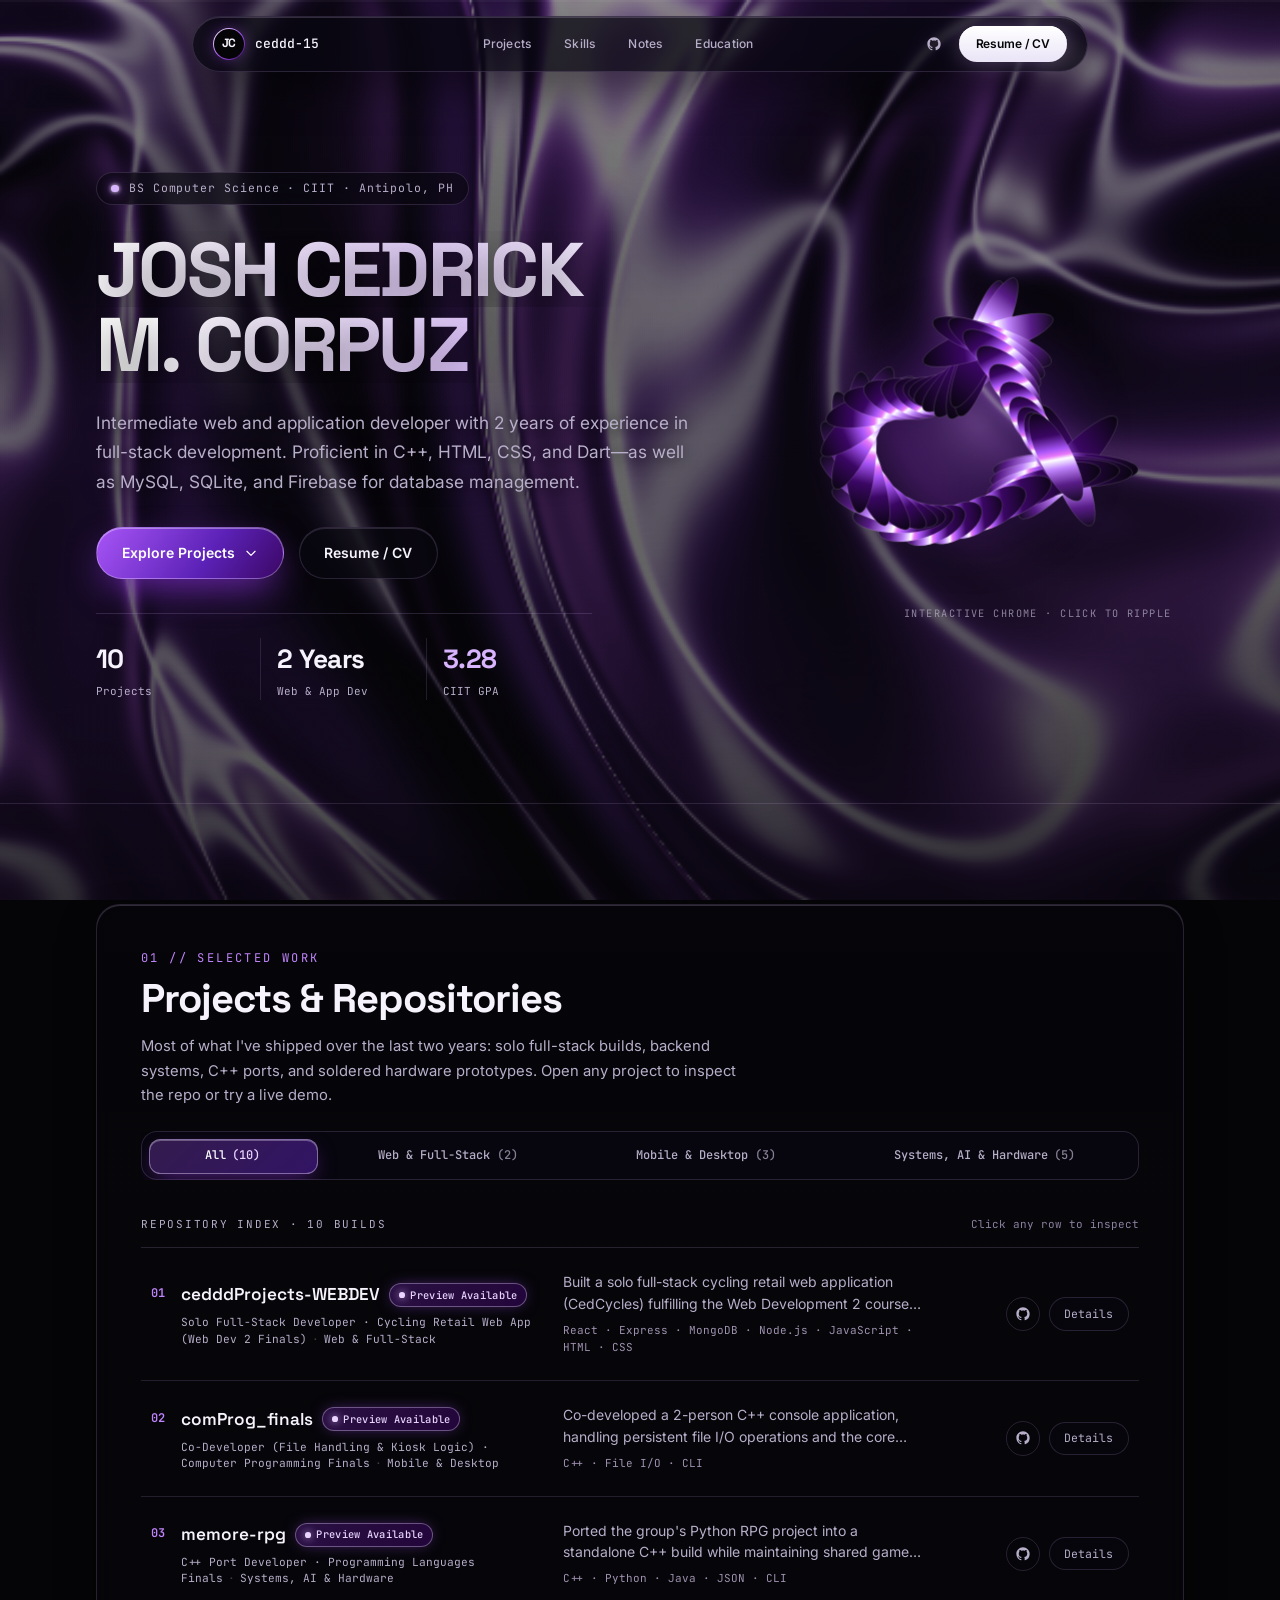
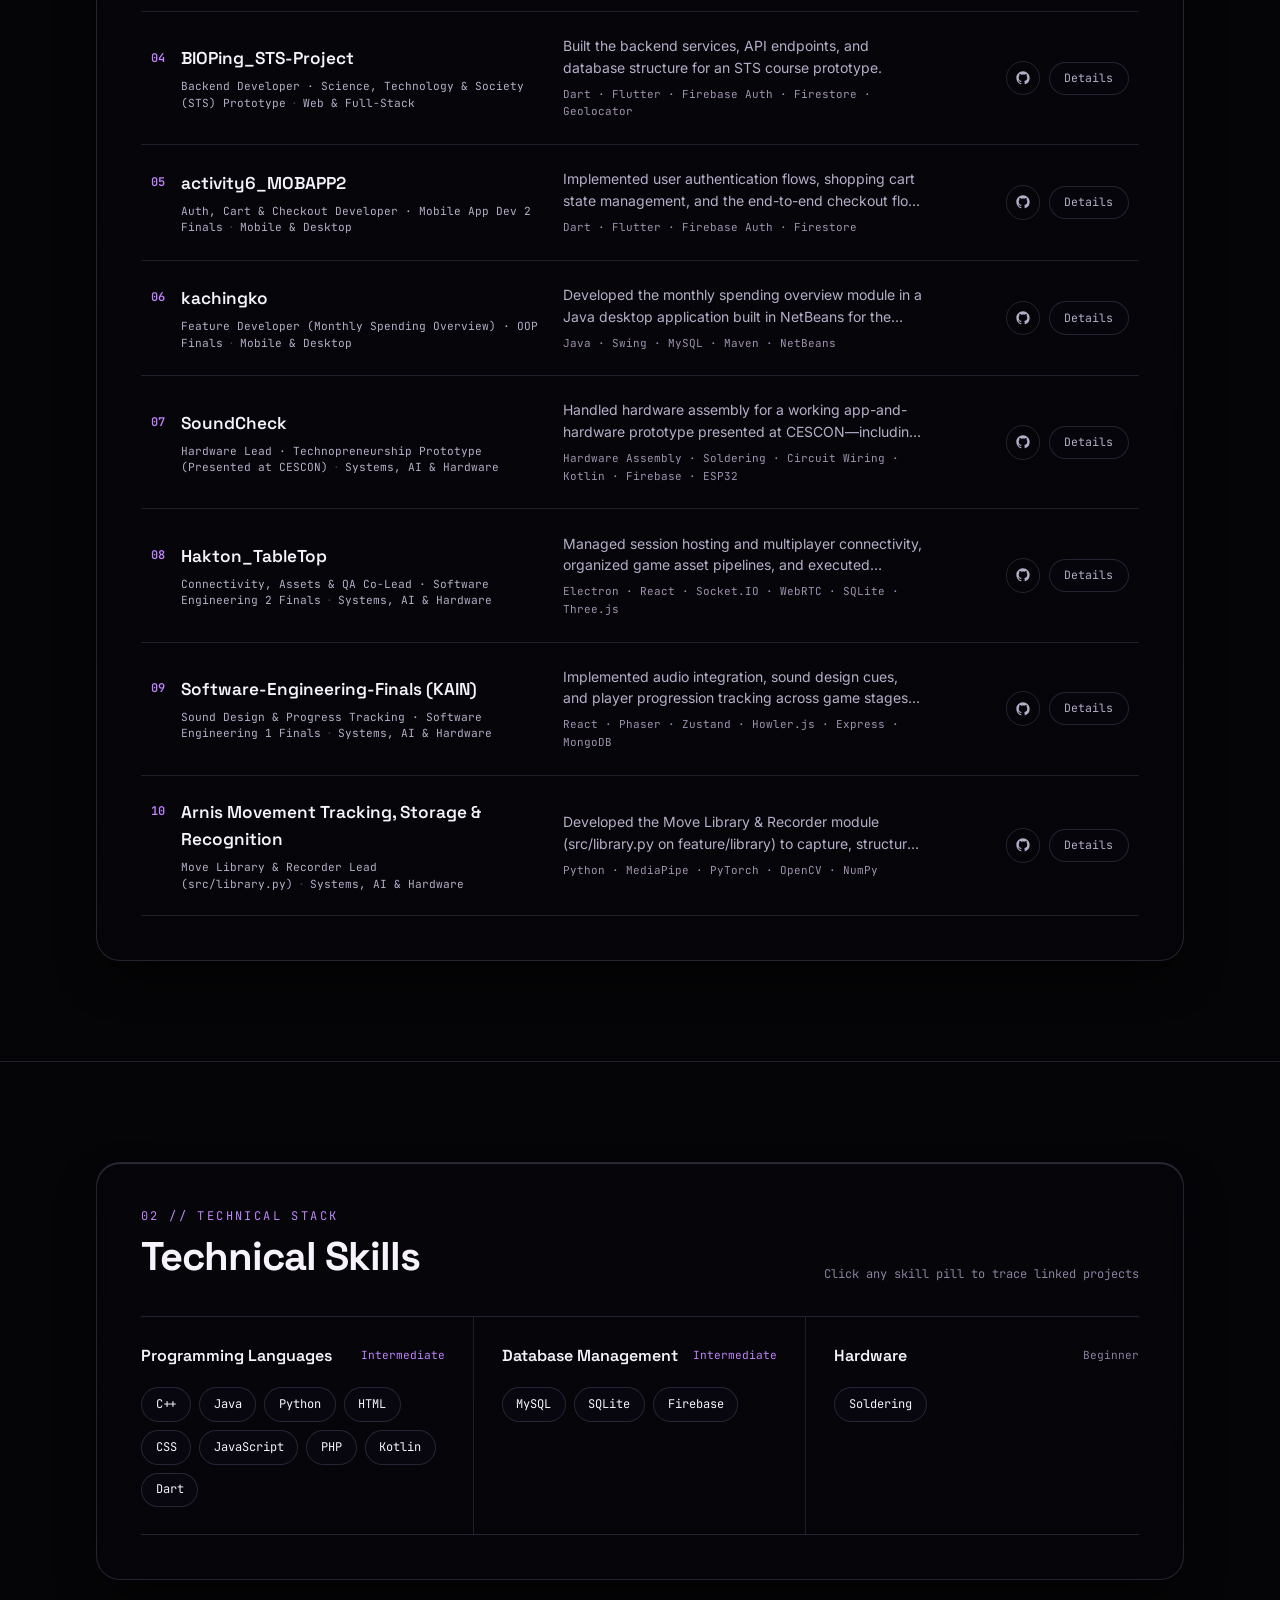
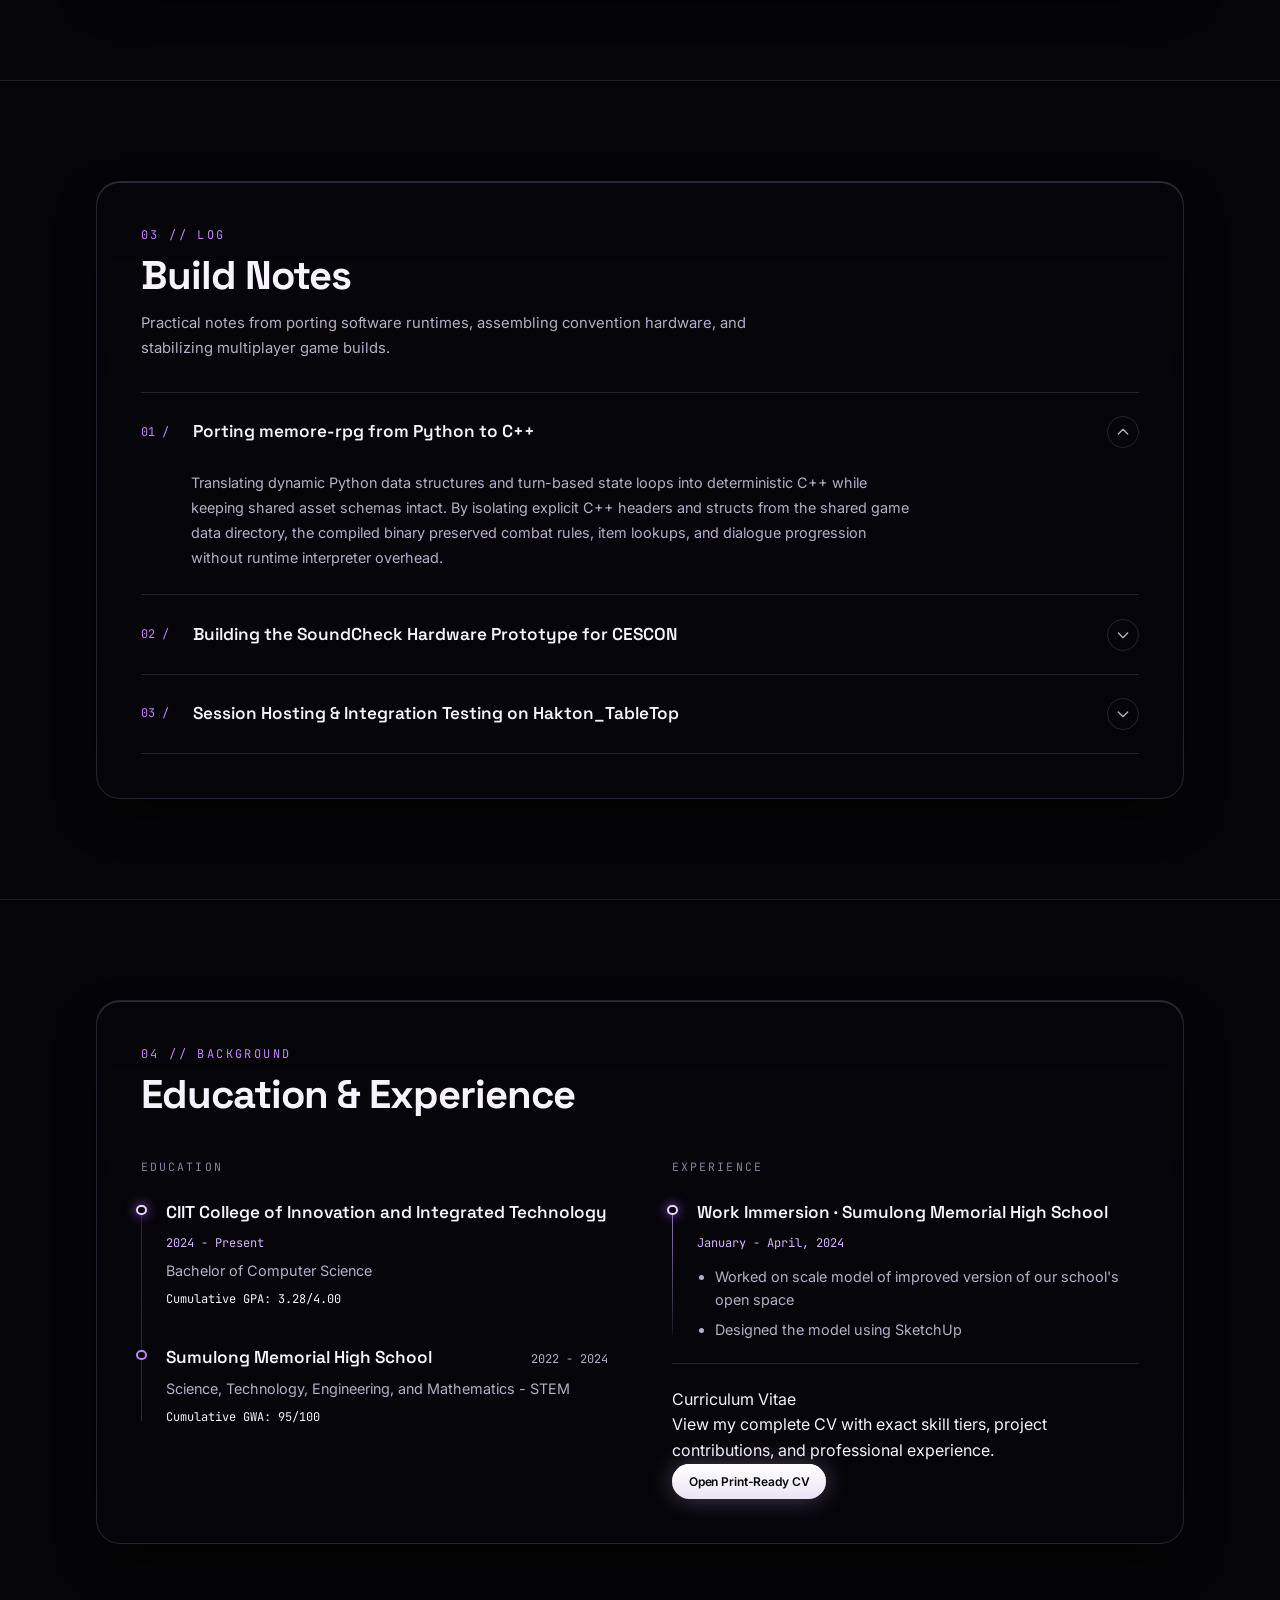
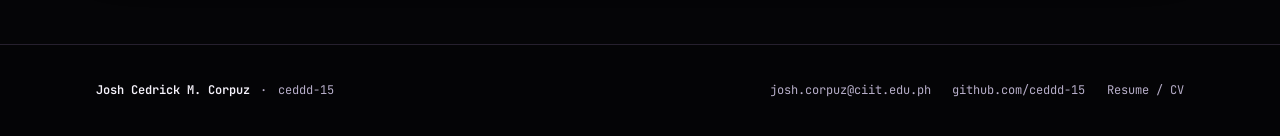
==== index.html @ e9b7be76 "Some blah blah" ====
<!DOCTYPE html>
<html lang="en">
<head>
  <meta charset="UTF-8" />
  <meta name="viewport" content="width=device-width, initial-scale=1.0, viewport-fit=cover" />
  <title>Josh Cedrick Corpuz | Portfolio</title>
  <link
    rel="icon"
    type="image/svg+xml"
    href="data:image/svg+xml,%3Csvg xmlns='http://www.w3.org/2000/svg' viewBox='0 0 64 64'%3E%3Cdefs%3E%3ClinearGradient id='g' x1='0' y1='0' x2='1' y2='1'%3E%3Cstop offset='0%25' stop-color='%23ffffff'/%3E%3Cstop offset='50%25' stop-color='%23a855f7'/%3E%3Cstop offset='100%25' stop-color='%233b0764'/%3E%3C/linearGradient%3E%3C/defs%3E%3Ccircle cx='32' cy='32' r='30' fill='%23050507' stroke='url(%23g)' stroke-width='4'/%3E%3Ctext x='32' y='39' text-anchor='middle' font-family='sans-serif' font-weight='700' font-size='22' fill='%23f6f3fc'%3EJC%3C/text%3E%3C/svg%3E"
  />
  <meta
    name="description"
    content="Developer portfolio of Josh Cedrick M. Corpuz (ceddd-15), Bachelor of Computer Science student at CIIT College of Innovation and Integrated Technology."
  />

  <!-- Typography: Space Grotesk, Inter & JetBrains Mono -->
  <link rel="preconnect" href="https://fonts.googleapis.com" />
  <link rel="preconnect" href="https://fonts.gstatic.com" crossorigin />
  <link
    href="https://fonts.googleapis.com/css2?family=Inter:wght@400;500;600&family=JetBrains+Mono:wght@400;500;600&family=Space+Grotesk:wght@500;600;700&display=swap"
    rel="stylesheet"
  />

  <!-- Modular Zero-Bundler Stylesheets -->
  <link rel="stylesheet" href="css/tokens.css" />
  <link rel="stylesheet" href="css/base.css" />
  <link rel="stylesheet" href="css/components.css" />
  <link rel="stylesheet" href="css/animations.css" />
  <link rel="stylesheet" href="css/print.css" media="print" />
</head>
<body>
  <!-- Full-Viewport Procedural Liquid Obsidian & Violet-Chrome Silk Canvas -->
  <canvas id="liquid-bg-canvas" aria-hidden="true"></canvas>
  <div class="ambient-readability-veil" aria-hidden="true"></div>
  <div id="cursor-ambient-glow" aria-hidden="true"></div>

  <!-- Top Scroll-Progress Violet-Chrome Hairline Bar -->
  <div class="scroll-progress-track" aria-hidden="true">
    <div id="scroll-progress-bar" class="scroll-progress-bar"></div>
  </div>

  <!-- =======================================================================
       FLOATING OBSIDIAN-GLASS PILL NAVBAR
       ======================================================================= -->
  <header class="site-header">
    <div class="nav-shell">
      <div class="obsidian-pill-nav specular-hover">
        <a href="#top" data-magnetic class="brand-link magnetic-btn">
          <span class="brand-monogram-ring">
            <span class="brand-monogram">JC</span>
          </span>
          <span class="brand-handle">ceddd-15</span>
        </a>

        <nav id="desktop-nav" aria-label="Primary Navigation" class="desktop-nav">
          <span id="nav-active-pill" class="nav-active-pill" aria-hidden="true"></span>
          <a href="#projects" data-nav-target="projects" class="nav-link">Projects</a>
          <a href="#skills" data-nav-target="skills" class="nav-link">Skills</a>
          <a href="#notes" data-nav-target="notes" class="nav-link">Notes</a>
          <a href="#education" data-nav-target="education" class="nav-link">Education</a>
        </nav>

        <div class="nav-actions">
          <a
            href="https://github.com/ceddd-15"
            target="_blank"
            rel="noopener noreferrer"
            data-magnetic
            aria-label="GitHub Profile (@ceddd-15)"
            title="GitHub (@ceddd-15)"
            class="icon-pill-btn magnetic-btn"
          >
            <svg width="16" height="16" fill="currentColor" viewBox="0 0 24 24" aria-hidden="true">
              <path
                fill-rule="evenodd"
                d="M12 2C6.477 2 2 6.484 2 12.017c0 4.425 2.865 8.18 6.839 9.504.5.092.682-.217.682-.483 0-.237-.008-.868-.013-1.703-2.782.605-3.369-1.343-3.369-1.343-.454-1.158-1.11-1.466-1.11-1.466-.908-.62.069-.608.069-.608 1.003.07 1.53 1.032 1.53 1.032.892 1.53 2.341 1.088 2.91.832.092-.647.35-1.088.636-1.338-2.22-.253-4.555-1.113-4.555-4.951 0-1.093.39-1.988 1.029-2.688-.103-.253-.446-1.272.098-2.65 0 0 .84-.27 2.75 1.026A9.564 9.564 0 0112 6.844c.85.004 1.705.115 2.504.337 1.909-1.296 2.747-1.027 2.747-1.027.546 1.379.202 2.398.1 2.651.64.7 1.028 1.595 1.028 2.688 0 3.848-2.339 4.695-4.566 4.943.359.309.678.92.678 1.855 0 1.338-.012 2.419-.012 2.747 0 .268.18.58.688.482A10.019 10.019 0 0022 12.017C22 6.484 17.522 2 12 2z"
                clip-rule="evenodd"
              ></path>
            </svg>
          </a>

          <button type="button" data-open-cv data-magnetic class="btn-chrome-solid magnetic-btn">
            Resume / CV
          </button>

          <button
            id="mobile-menu-btn"
            type="button"
            aria-expanded="false"
            aria-controls="mobile-menu"
            aria-label="Toggle Navigation Menu"
            class="icon-pill-btn mobile-menu-btn"
          >
            <svg id="menu-open-icon" width="16" height="16" fill="none" stroke="currentColor" stroke-width="2" viewBox="0 0 24 24">
              <path stroke-linecap="round" stroke-linejoin="round" d="M4 7h16M4 12h16M4 17h16"></path>
            </svg>
            <svg id="menu-close-icon" class="hidden" width="16" height="16" fill="none" stroke="currentColor" stroke-width="2" viewBox="0 0 24 24">
              <path stroke-linecap="round" stroke-linejoin="round" d="M6 18L18 6M6 6l12 12"></path>
            </svg>
          </button>
        </div>
      </div>

      <!-- Mobile Dropdown Menu -->
      <nav id="mobile-menu" aria-label="Mobile Navigation" class="mobile-menu-panel hidden">
        <a href="#projects" data-nav-target="projects" class="mobile-nav-link">Projects</a>
        <a href="#skills" data-nav-target="skills" class="mobile-nav-link">Skills</a>
        <a href="#notes" data-nav-target="notes" class="mobile-nav-link">Notes</a>
        <a href="#education" data-nav-target="education" class="mobile-nav-link">Education</a>
      </nav>
    </div>
  </header>

  <main id="top" class="site-main">
    <!-- =====================================================================
         HERO SECTION (OPEN NEGATIVE SPACE OVER LIQUID CHROME SILK)
         ===================================================================== -->
    <section class="hero-section">
      <div class="container">
        <div class="hero-grid">
          <div class="hero-copy">
            <div class="hero-eyebrow kinetic-slide-left">
              <span class="status-dot pulse-dot" aria-hidden="true"></span>
              <span>BS Computer Science &middot; CIIT &middot; Antipolo, PH</span>
            </div>

            <h1 class="hero-headline">
              <span class="chrome-metallic-text chrome-sheen-animate wipe-line wipe-line-1">JOSH CEDRICK</span>
              <span class="chrome-violet-text chrome-sheen-animate wipe-line wipe-line-2">M. CORPUZ</span>
            </h1>

            <p class="hero-summary kinetic-enter kinetic-delay-3">
              Intermediate web and application developer with 2 years of experience in full-stack
              development. Proficient in C++, HTML, CSS, and Dart—as well as MySQL, SQLite, and
              Firebase for database management.
            </p>

            <div class="hero-cta-row kinetic-enter kinetic-delay-4">
              <a href="#projects" data-magnetic class="btn-violet-primary magnetic-btn">
                <span>Explore Projects</span>
                <svg width="14" height="14" fill="none" stroke="currentColor" stroke-width="2" viewBox="0 0 24 24" aria-hidden="true">
                  <path stroke-linecap="round" stroke-linejoin="round" d="M19 9l-7 7-7-7"></path>
                </svg>
              </a>

              <button type="button" data-open-cv data-magnetic class="btn-obsidian-outline magnetic-btn specular-hover">
                <span>Resume / CV</span>
              </button>
            </div>

            <!-- Open Horizontal Hairline Metric Strip -->
            <div class="hero-metrics kinetic-wipe">
              <div class="metric-cell">
                <div id="hero-project-count" class="metric-value">10</div>
                <div class="metric-label">Projects</div>
              </div>
              <div class="metric-cell">
                <div class="metric-value">2 Years</div>
                <div class="metric-label">Web &amp; App Dev</div>
              </div>
              <div class="metric-cell">
                <div class="metric-value accent">3.28</div>
                <div class="metric-label">CIIT GPA</div>
              </div>
            </div>
          </div>

          <!-- Right Side: Interactive Liquid Purple-Chrome Metaball/Ribbon Sculpture -->
          <div class="hero-sculpture-col kinetic-slide-right">
            <div
              id="chrome-sculpture-container"
              class="chrome-sculpture-container"
              aria-label="Interactive liquid purple-chrome sculpture — move cursor or click to trigger shockwave ripples"
            >
              <canvas id="chrome-sculpture-canvas" class="chrome-sculpture-canvas"></canvas>
              <div class="chrome-sculpture-hint">
                Interactive Chrome &middot; Click to Ripple
              </div>
            </div>
          </div>
        </div>
      </div>
    </section>

    <!-- =====================================================================
         SECTION 01: PROJECTS & REPOSITORIES (OPEN 1PX HAIRLINE INDEX 01–10)
         ===================================================================== -->
    <section id="projects" class="section-block reveal-section" data-reveal="left">
      <div class="container">
        <div class="section-glass-surface">
          <div class="projects-header">
            <div class="section-heading-group">
              <p class="eyebrow">01 // Selected Work</p>
              <h2 class="section-title">Projects &amp; Repositories</h2>
              <p class="section-subtitle">
                Most of what I've shipped over the last two years: solo full-stack builds, backend
                systems, C++ ports, and soldered hardware prototypes. Open any project to inspect
                the repo or try a live demo.
              </p>
            </div>

            <!-- Sliding-Pill Category Filter Bar (Rendered dynamically from data/projects.js) -->
            <div id="project-filters" role="tablist" aria-label="Filter Projects" class="filter-bar"></div>
          </div>

          <div class="index-list-meta">
            <span id="index-list-label" class="index-list-label">Repository Index &middot; 10 Builds</span>
            <span>Click any row to inspect</span>
          </div>

          <div id="projects-index-list" class="projects-index-list"></div>
        </div>
      </div>
    </section>

    <!-- =====================================================================
         SECTION 02: TECHNICAL SKILLS LEDGER (EXACT CV PROFICIENCY TIERS)
         ===================================================================== -->
    <section id="skills" class="section-block reveal-section" data-reveal="right">
      <div class="container">
        <div class="section-glass-surface">
          <div class="section-header-split">
            <div class="section-heading-group">
              <p class="eyebrow">02 // Technical Stack</p>
              <h2 class="section-title">Technical Skills</h2>
            </div>
            <p class="header-hint">Click any skill pill to trace linked projects</p>
          </div>

          <div id="skills-ledger-grid" class="skills-grid"></div>

          <!-- Collapsible Linked Projects Drawer -->
          <div id="skill-linked-drawer" class="smooth-collapse">
            <div class="smooth-collapse-inner">
              <div class="skill-drawer-content">
                <div class="skill-drawer-header">
                  <div class="skill-drawer-title">
                    <span class="status-dot" aria-hidden="true"></span>
                    <span>Projects using</span>
                    <strong id="selected-skill-name">C++</strong>
                  </div>
                  <button id="clear-skill-btn" type="button" class="skill-clear-btn">
                    Clear &times;
                  </button>
                </div>
                <div id="skill-linked-projects" class="skill-linked-list"></div>
              </div>
            </div>
          </div>
        </div>
      </div>
    </section>

    <!-- =====================================================================
         SECTION 03: ENGINEERING BUILD NOTES ACCORDION (VERBATIM)
         ===================================================================== -->
    <section id="notes" class="section-block reveal-section" data-reveal="left">
      <div class="container">
        <div class="section-glass-surface">
          <div class="section-heading-group">
            <p class="eyebrow">03 // Log</p>
            <h2 class="section-title">Build Notes</h2>
            <p class="section-subtitle">
              Practical notes from porting software runtimes, assembling convention hardware, and
              stabilizing multiplayer game builds.
            </p>
          </div>

          <div id="notes-accordion-list" class="notes-list"></div>
        </div>
      </div>
    </section>

    <!-- =====================================================================
         SECTION 04: EDUCATION & EXPERIENCE TIMELINE (SCROLL-ANIMATED RAIL)
         ===================================================================== -->
    <section id="education" class="section-block reveal-section" data-reveal="right">
      <div class="container">
        <div class="section-glass-surface">
          <div class="section-heading-group">
            <p class="eyebrow">04 // Background</p>
            <h2 class="section-title">Education &amp; Experience</h2>
          </div>

          <div id="timeline-container" class="timeline-grid">
            <div class="timeline-col">
              <div class="timeline-col-label">Education</div>
              <div class="timeline-rail-wrap">
                <div class="timeline-base-rail" aria-hidden="true"></div>
                <div id="education-scroll-rail" class="timeline-fill-rail" aria-hidden="true"></div>
                <div id="education-entries" style="display:flex;flex-direction:column;gap:2.15rem;"></div>
              </div>
            </div>

            <div class="timeline-col timeline-col-spaced">
              <div class="timeline-col">
                <div class="timeline-col-label">Experience</div>
                <div class="timeline-rail-wrap">
                  <div class="timeline-exp-rail" aria-hidden="true"></div>
                  <div id="experience-entries"></div>
                </div>
              </div>

              <div class="cv-callout-bar">
                <div class="cv-callout-copy">
                  <p class="cv-callout-eyebrow">Curriculum Vitae</p>
                  <p class="cv-callout-summary">
                    View my complete CV with exact skill tiers, project contributions, and
                    professional experience.
                  </p>
                <button type="button" data-open-cv data-magnetic class="btn-chrome-solid magnetic-btn">
                  Open Print-Ready CV
                </button>
              </div>
            </div>
          </div>
        </div>
      </div>
    </section>
  </main>

  <!-- =======================================================================
       MINIMAL FOOTER
       ======================================================================= -->
  <footer class="site-footer">
    <div class="container footer-inner">
      <div class="footer-brand">
        <strong>Josh Cedrick M. Corpuz</strong>
        <span aria-hidden="true">&middot;</span>
        <span>ceddd-15</span>
      </div>

      <div class="footer-links">
        <button
          type="button"
          data-copy-text="josh.corpuz@ciit.edu.ph"
          data-copy-label="Copied email address"
        >
          josh.corpuz@ciit.edu.ph
        </button>
        <a href="https://github.com/ceddd-15" target="_blank" rel="noopener noreferrer">
          github.com/ceddd-15
        </a>
        <button type="button" data-open-cv>Resume / CV</button>
      </div>
    </div>
  </footer>

  <!-- =======================================================================
       MODAL A: PROJECT DETAILS & INTERACTIVE LIVE PREVIEW MODAL
       ======================================================================= -->
  <div
    id="inspect-modal"
    role="dialog"
    aria-modal="true"
    aria-labelledby="inspect-modal-title"
    class="modal-backdrop hidden"
  >
    <div id="inspect-modal-panel" class="modal-panel">
      <div class="modal-header">
        <div class="modal-meta">
          <span id="inspect-index" class="modal-meta-index">01</span>
          <span class="modal-meta-sep">/</span>
          <span id="inspect-category" class="modal-meta-cat">Category</span>
        </div>

        <div class="modal-header-right">
          <div id="inspect-modal-tabs" role="tablist" aria-label="Project Inspection View" class="modal-tab-group hidden">
            <button
              id="inspect-tab-overview"
              type="button"
              role="tab"
              aria-selected="true"
              class="modal-tab-btn is-active"
            >
              Overview
            </button>
            <button
              id="inspect-tab-preview"
              type="button"
              role="tab"
              aria-selected="false"
              class="modal-tab-btn"
            >
              <span class="preview-badge-dot" aria-hidden="true"></span>
              <span>Live Preview</span>
            </button>
          </div>

          <button
            id="close-inspect-modal"
            type="button"
            aria-label="Close Project Details"
            class="icon-pill-btn"
          >
            <svg width="16" height="16" fill="none" stroke="currentColor" stroke-width="2" viewBox="0 0 24 24">
              <path stroke-linecap="round" stroke-linejoin="round" d="M6 18L18 6M6 6l12 12"></path>
            </svg>
          </button>
        </div>
      </div>

      <div class="modal-body">
        <div>
          <h3 id="inspect-modal-title" class="modal-title">Project Title</h3>
          <p id="inspect-role" class="modal-role">Role</p>
        </div>

        <!-- Tab Pane 1: Overview -->
        <div id="inspect-overview-pane" style="display:flex;flex-direction:column;gap:1.35rem;">
          <div>
            <div class="modal-field-label">Contribution &amp; Scope</div>
            <p id="inspect-summary" class="modal-summary"></p>
          </div>

          <div>
            <div class="modal-field-label">Technologies</div>
            <div id="inspect-stack" class="modal-stack-list"></div>
          </div>
        </div>

        <!-- Tab Pane 2: Interactive Live Preview Stage -->
        <div id="inspect-preview-pane" class="hidden"></div>

        <div class="modal-footer-bar">
          <span id="inspect-repo-text" class="modal-repo-url">github.com/ceddd-15</span>
          <div class="modal-footer-actions">
            <button id="copy-inspect-repo" type="button" class="btn-copy-repo">
              Copy Repo URL
            </button>
            <a
              id="inspect-repo-link"
              href="https://github.com/ceddd-15"
              target="_blank"
              rel="noopener noreferrer"
              class="btn-chrome-solid"
            >
              <span>GitHub</span>
              <svg width="13" height="13" fill="none" stroke="currentColor" stroke-width="2" viewBox="0 0 24 24" aria-hidden="true">
                <path stroke-linecap="round" stroke-linejoin="round" d="M18 13v6a2 2 0 01-2 2H5a2 2 0 01-2-2V8a2 2 0 012-2h6M15 3h6v6M10 14L21 3"></path>
              </svg>
            </a>
          </div>
        </div>
      </div>
    </div>
  </div>

  <!-- =======================================================================
       MODAL B: PRINT-READY CV MODAL (EXACT VERBATIM CV)
       ======================================================================= -->
  <div
    id="cv-modal"
    role="dialog"
    aria-modal="true"
    aria-labelledby="cv-modal-heading"
    class="modal-backdrop hidden"
  >
    <div id="cv-modal-panel" class="modal-panel modal-panel-cv">
      <div class="modal-header no-print">
        <span class="modal-meta-cat font-mono" style="font-size:0.75rem;">
          Curriculum Vitae &middot; Print-Ready
        </span>
        <div class="modal-header-right">
          <button id="download-cv-btn" type="button" class="btn-chrome-solid">
            <svg width="14" height="14" fill="none" stroke="currentColor" stroke-width="2" viewBox="0 0 24 24" aria-hidden="true">
              <path
                stroke-linecap="round"
                stroke-linejoin="round"
                d="M4 16v2a2 2 0 002 2h12a2 2 0 002-2v-2M7 10l5 5 5-5M12 15V3"
              ></path>
            </svg>
            <span>Download CV</span>
          </button>

          <button id="print-cv-btn" type="button" class="btn-copy-repo">
            Print
          </button>

          <button
            id="close-cv-modal"
            type="button"
            aria-label="Close CV Modal"
            class="icon-pill-btn"
          >
            <svg width="16" height="16" fill="none" stroke="currentColor" stroke-width="2" viewBox="0 0 24 24">
              <path stroke-linecap="round" stroke-linejoin="round" d="M6 18L18 6M6 6l12 12"></path>
            </svg>
          </button>
        </div>
      </div>

      <!-- Verbatim CV Sheet (Rendered from data/cv.js) -->
      <div id="cv-printable-sheet" class="cv-sheet"></div>
    </div>
  </div>

  <!-- Non-Intrusive Toast Notification -->
  <div id="toast-notification" role="status" aria-live="polite" class="toast-notification">
    <span id="toast-message">Copied to clipboard</span>
  </div>

  <!-- Native ES Module Entry Point -->
  <script type="module" src="js/main.js"></script>
</body>
</html>
---- css/tokens.css ----
/* ==========================================================================
   DESIGN TOKENS — Liquid Obsidian & Iridescent Violet-Chrome Studio System
   ========================================================================== */

:root {
  color-scheme: dark;

  /* Void & Obsidian Surfaces */
  --bg-void: #050507;
  --bg-obsidian: #0b0912;
  --bg-obsidian-elevated: #110d1b;
  --glass-bg: rgba(9, 7, 15, 0.66);
  --glass-bg-strong: rgba(10, 8, 17, 0.84);
  --glass-bg-subtle: rgba(9, 7, 15, 0.44);
  --glass-blur: 10px;
  --glass-blur-strong: 16px;

  /* Typography Ink Hierarchy */
  --ink-primary: #f6f3fc;
  --ink-secondary: #b7aec9;
  --ink-muted: #8b81a0;
  --ink-inverse: #050507;

  /* Liquid Violet-Chrome Palette (Sampled from Reference Silk Folds) */
  --violet-abyss: #1e0838;
  --violet-deep: #3b0764;
  --violet-mid: #5b21b6;
  --violet-core: #7e22ce;
  --violet-electric: #9333ea;
  --violet-vivid: #a855f7;
  --violet-chrome: #c084fc;
  --violet-lavender: #d8b4fe;
  --violet-specular: #e9d5ff;
  --chrome-white: #ffffff;

  /* Hairline & Specular Borders */
  --border-hairline: rgba(216, 180, 254, 0.14);
  --border-specular: rgba(216, 180, 254, 0.16);
  --border-specular-strong: rgba(233, 213, 255, 0.36);
  --border-hover: rgba(192, 132, 252, 0.52);

  /* Semantic Status Accents (Previews & Telemetry) */
  --status-live: #4ade80;
  --status-amber: #fbbf24;
  --status-rose: #f472b6;
  --status-cyan: #67e8f9;

  /* Typography Families */
  --font-display: 'Space Grotesk', 'Inter', system-ui, -apple-system, sans-serif;
  --font-sans: 'Inter', system-ui, -apple-system, BlinkMacSystemFont, sans-serif;
  --font-mono: 'JetBrains Mono', ui-monospace, SFMono-Regular, Menlo, monospace;

  /* Layout & Spacing */
  --container-max: 72rem;
  --nav-max: 56rem;
  --section-pad-y: clamp(3rem, 8vw, 6.25rem);
  --gutter-x: clamp(1rem, 3.2vw, 2rem);

  /* Radii */
  --radius-sm: 0.5rem;
  --radius-md: 0.875rem;
  --radius-lg: 1.25rem;
  --radius-xl: 1.5rem;
  --radius-pill: 9999px;

  /* Motion Curves */
  --ease-expo: cubic-bezier(0.22, 1, 0.36, 1);
  --ease-smooth: cubic-bezier(0.4, 0, 0.2, 1);
  --dur-fast: 180ms;
  --dur-base: 280ms;
  --dur-slow: 640ms;

  /* Elevation & Glows */
  --shadow-glass: 0 20px 50px -16px rgba(0, 0, 0, 0.9),
    inset 0 1px 0 0 rgba(233, 213, 255, 0.18);
  --shadow-modal: 0 30px 80px -12px rgba(0, 0, 0, 0.95),
    0 0 0 1px rgba(216, 180, 254, 0.22),
    inset 0 1px 0 0 rgba(255, 255, 255, 0.16);
  --glow-violet: 0 0 28px -6px rgba(147, 51, 234, 0.65);
  --glow-specular: 0 0 16px rgba(216, 180, 254, 0.45);
}
---- css/base.css ----
/* ==========================================================================
   BASE STYLES — Resets, Scrollbars, Layout Containers & Responsive Rules
   ========================================================================== */

*,
*::before,
*::after {
  box-sizing: border-box;
  margin: 0;
  padding: 0;
}

html {
  scroll-behavior: smooth;
  background-color: var(--bg-void);
  color: var(--ink-primary);
  font-size: 16px;
  -webkit-text-size-adjust: 100%;
  width: 100%;
  max-width: 100%;
  overflow-x: clip;
}

body {
  width: 100%;
  max-width: 100%;
  min-height: 100vh;
  background-color: var(--bg-void);
  color: var(--ink-primary);
  font-family: var(--font-sans);
  line-height: 1.6;
  -webkit-font-smoothing: antialiased;
  -moz-osx-font-smoothing: grayscale;
  overflow-x: clip;
  position: relative;
}

body.modal-open {
  overflow: hidden;
}

::selection {
  background-color: rgba(168, 85, 247, 0.34);
  color: var(--chrome-white);
}

a {
  color: inherit;
  text-decoration: none;
}

button {
  font: inherit;
  color: inherit;
  background: none;
  border: none;
  cursor: pointer;
}

button:focus-visible,
a:focus-visible,
[tabindex]:focus-visible {
  outline: 2px solid var(--violet-lavender);
  outline-offset: 2px;
}

ul,
ol {
  list-style: none;
}

svg {
  display: block;
  flex-shrink: 0;
}

img {
  max-width: 100%;
  display: block;
}

/* Custom Dark Obsidian Scrollbars */
::-webkit-scrollbar {
  width: 7px;
  height: 7px;
}

::-webkit-scrollbar-track {
  background: var(--bg-void);
}

::-webkit-scrollbar-thumb {
  background: rgba(183, 174, 201, 0.22);
  border-radius: var(--radius-pill);
}

::-webkit-scrollbar-thumb:hover {
  background: rgba(168, 85, 247, 0.58);
}

/* Full-Viewport Procedural Liquid Chrome Canvas & Readability Veil */
#liquid-bg-canvas {
  position: fixed;
  inset: 0;
  width: 100%;
  height: 100%;
  z-index: 0;
  pointer-events: none;
  display: block;
}

.ambient-readability-veil {
  position: fixed;
  inset: 0;
  z-index: 1;
  pointer-events: none;
  background:
    radial-gradient(115% 85% at 24% 36%, rgba(5, 5, 7, 0.52) 0%, rgba(5, 5, 7, 0.28) 54%, rgba(5, 5, 7, 0.62) 100%),
    linear-gradient(180deg, rgba(5, 5, 7, 0.24) 0%, rgba(5, 5, 7, 0.36) 50%, rgba(5, 5, 7, 0.62) 100%);
}

#cursor-ambient-glow {
  position: fixed;
  top: 0;
  left: 0;
  width: 32rem;
  height: 32rem;
  border-radius: 50%;
  background: radial-gradient(
    circle,
    rgba(192, 132, 252, 0.1) 0%,
    rgba(147, 51, 234, 0.04) 40%,
    transparent 70%
  );
  pointer-events: none;
  z-index: 2;
  opacity: 0;
  transition: opacity 0.35s ease;
  will-change: transform;
  display: none;
}

@media (min-width: 768px) {
  #cursor-ambient-glow {
    display: block;
  }
}

/* Main Foreground Layering */
.site-header,
.site-main,
.site-footer {
  position: relative;
  z-index: 10;
  width: 100%;
  max-width: 100%;
}

.site-main,
.site-footer {
  overflow-x: clip;
}

/* Layout Containers */
.container {
  width: 100%;
  max-width: var(--container-max);
  margin-inline: auto;
  padding-left: max(var(--gutter-x), env(safe-area-inset-left));
  padding-right: max(var(--gutter-x), env(safe-area-inset-right));
}

.section-block {
  padding-block: var(--section-pad-y);
  border-top: 1px solid var(--border-hairline);
  scroll-margin-top: 5.5rem;
  overflow-x: clip;
}

/* Subtle Translucent Obsidian Reading Sheet for Crisp Legibility Over Liquid Silk */
.section-glass-surface {
  position: relative;
  background: linear-gradient(
    180deg,
    rgba(7, 6, 12, 0.62) 0%,
    rgba(7, 6, 12, 0.48) 100%
  );
  backdrop-filter: blur(var(--glass-blur));
  -webkit-backdrop-filter: blur(var(--glass-blur));
  border: 1px solid var(--border-specular);
  border-radius: var(--radius-xl);
  padding: clamp(1.5rem, 3.6vw, 2.75rem);
  box-shadow: var(--shadow-glass);
}

/* Typography Helpers */
.font-display {
  font-family: var(--font-display);
}

.font-mono {
  font-family: var(--font-mono);
}

.eyebrow {
  font-family: var(--font-mono);
  font-size: 0.75rem;
  letter-spacing: 0.2em;
  text-transform: uppercase;
  color: var(--violet-chrome);
}

.section-title {
  font-family: var(--font-display);
  font-weight: 700;
  font-size: clamp(1.85rem, 3.6vw, 2.5rem);
  letter-spacing: -0.025em;
  line-height: 1.12;
  color: var(--ink-primary);
}

.section-subtitle {
  font-size: 0.925rem;
  color: var(--ink-secondary);
  max-width: 38rem;
  line-height: 1.65;
}

.sr-only {
  position: absolute;
  width: 1px;
  height: 1px;
  padding: 0;
  margin: -1px;
  overflow: hidden;
  clip: rect(0, 0, 0, 0);
  white-space: nowrap;
  border: 0;
}

.hidden {
  display: none !important;
}

@media (max-width: 640px) {
  .section-glass-surface {
    padding: 1.25rem;
    border-radius: var(--radius-lg);
  }
}
---- css/components.css ----
/* ==========================================================================
   COMPONENTS — Navbar, Hero, Project Index, Previews, Ledgers & Modals
   ========================================================================== */

/* --------------------------------------------------------------------------
   1. Top Scroll-Progress Hairline Bar
   -------------------------------------------------------------------------- */
.scroll-progress-track {
  position: fixed;
  top: 0;
  left: 0;
  right: 0;
  height: 2px;
  z-index: 60;
  background: rgba(255, 255, 255, 0.04);
  pointer-events: none;
}

.scroll-progress-bar {
  height: 100%;
  width: 0;
  background: linear-gradient(90deg, var(--violet-mid) 0%, var(--violet-vivid) 55%, var(--chrome-white) 100%);
  box-shadow: 0 0 14px rgba(216, 180, 254, 0.85);
  transition: width 75ms ease-out;
}

/* --------------------------------------------------------------------------
   2. Floating Obsidian Glass Pill Navbar
   -------------------------------------------------------------------------- */
.site-header {
  position: sticky;
  top: 0;
  z-index: 40;
  padding: 1rem var(--gutter-x) 0;
  pointer-events: none;
}

.site-header::before {
  content: '';
  position: fixed;
  top: 0;
  left: 0;
  right: 0;
  height: 5.75rem;
  pointer-events: none;
  z-index: -1;
  opacity: 0;
  background: linear-gradient(
    180deg,
    rgba(5, 4, 10, 0.9) 0%,
    rgba(5, 4, 10, 0.56) 54%,
    rgba(5, 4, 10, 0) 100%
  );
  transition: opacity 280ms var(--ease-smooth);
}

.site-header.is-occluding::before {
  opacity: 1;
}

.nav-shell {
  position: relative;
  max-width: var(--nav-max);
  margin-inline: auto;
  pointer-events: auto;
}

.obsidian-pill-nav {
  background: rgba(9, 7, 16, 0.76);
  backdrop-filter: blur(var(--glass-blur-strong));
  -webkit-backdrop-filter: blur(var(--glass-blur-strong));
  border: 1px solid var(--border-specular);
  border-radius: var(--radius-pill);
  padding: 0 0.875rem;
  height: 3.5rem;
  display: flex;
  align-items: center;
  justify-content: space-between;
  gap: 0.75rem;
  box-shadow: var(--shadow-glass);
  transition:
    background 240ms var(--ease-expo),
    border-color 240ms var(--ease-expo),
    box-shadow 240ms var(--ease-expo);
}

.obsidian-pill-nav.is-over-surface {
  background: rgba(7, 5, 14, 0.9);
  border-color: rgba(216, 180, 254, 0.24);
}

/* Adaptive high-contrast mode when bright headings or text collide beneath the pill */
.obsidian-pill-nav.is-occluding {
  background: linear-gradient(180deg, rgba(5, 4, 10, 0.97) 0%, rgba(12, 8, 22, 0.96) 100%);
  border-color: rgba(233, 213, 255, 0.42);
  box-shadow:
    0 22px 52px -8px rgba(4, 3, 8, 0.98),
    0 0 28px -6px rgba(147, 51, 234, 0.42),
    inset 0 1px 0 rgba(255, 255, 255, 0.26);
}

.obsidian-pill-nav.is-occluding .brand-handle {
  color: var(--chrome-white);
}

.obsidian-pill-nav.is-occluding .nav-link {
  color: #e2daf5;
}

.obsidian-pill-nav.is-occluding .nav-link.is-active {
  color: var(--chrome-white);
  text-shadow: 0 0 12px rgba(233, 213, 255, 0.45);
}

.obsidian-pill-nav.is-occluding .nav-active-pill {
  background: rgba(147, 51, 234, 0.36);
  border-color: rgba(233, 213, 255, 0.56);
}

.obsidian-pill-nav.is-occluding .icon-pill-btn {
  color: #e8e1f8;
  background: rgba(255, 255, 255, 0.06);
}

@media (min-width: 640px) {
  .obsidian-pill-nav {
    padding: 0 1.25rem;
  }
}

.brand-link {
  display: inline-flex;
  align-items: center;
  gap: 0.65rem;
}

.brand-monogram-ring {
  width: 2rem;
  height: 2rem;
  border-radius: var(--radius-pill);
  padding: 1px;
  background: linear-gradient(135deg, var(--chrome-white) 0%, var(--violet-vivid) 52%, var(--violet-deep) 100%);
  box-shadow: 0 0 14px rgba(168, 85, 247, 0.35);
  display: inline-flex;
}

.brand-monogram {
  width: 100%;
  height: 100%;
  border-radius: var(--radius-pill);
  background: var(--bg-void);
  display: flex;
  align-items: center;
  justify-content: center;
  font-family: var(--font-display);
  font-weight: 700;
  font-size: 0.75rem;
  letter-spacing: -0.02em;
  color: var(--ink-primary);
}

.brand-handle {
  font-family: var(--font-mono);
  font-size: 0.8125rem;
  font-weight: 500;
  color: var(--ink-primary);
  transition: color var(--dur-fast) ease;
}

.brand-link:hover .brand-handle {
  color: var(--violet-lavender);
}

.desktop-nav {
  position: relative;
  display: none;
  align-items: center;
  gap: 0.25rem;
}

@media (min-width: 768px) {
  .desktop-nav {
    display: flex;
  }
}

.nav-active-pill {
  position: absolute;
  top: 0;
  bottom: 0;
  border-radius: var(--radius-pill);
  background: rgba(147, 51, 234, 0.2);
  border: 1px solid rgba(216, 180, 254, 0.42);
  box-shadow: inset 0 1px 0 rgba(255, 255, 255, 0.22);
  transition: left 0.32s var(--ease-expo), width 0.32s var(--ease-expo), opacity 0.25s ease;
  opacity: 0;
  pointer-events: none;
}

.nav-link {
  position: relative;
  z-index: 1;
  display: inline-flex;
  align-items: center;
  justify-content: center;
  padding: 0.42rem 0.9rem;
  border-radius: var(--radius-pill);
  font-size: 0.75rem;
  font-weight: 500;
  line-height: 1;
  letter-spacing: 0.02em;
  color: var(--ink-secondary);
  transition: color var(--dur-fast) ease;
}

.nav-link:hover,
.nav-link.is-active {
  color: var(--chrome-white);
}

.nav-actions {
  display: flex;
  align-items: center;
  gap: 0.5rem;
}

.icon-pill-btn {
  width: 2.125rem;
  height: 2.125rem;
  border-radius: var(--radius-pill);
  display: inline-flex;
  align-items: center;
  justify-content: center;
  color: var(--ink-secondary);
  transition: color var(--dur-fast) ease, background-color var(--dur-fast) ease, border-color var(--dur-fast) ease;
}

.icon-pill-btn:hover {
  color: var(--chrome-white);
  background: rgba(255, 255, 255, 0.07);
}

.btn-chrome-solid {
  display: inline-flex;
  align-items: center;
  justify-content: center;
  gap: 0.45rem;
  padding: 0.5rem 1.05rem;
  border-radius: var(--radius-pill);
  font-size: 0.75rem;
  font-weight: 600;
  letter-spacing: -0.01em;
  background: linear-gradient(180deg, #ffffff 0%, #eae4f7 100%);
  color: var(--ink-inverse);
  box-shadow: 0 0 24px rgba(216, 180, 254, 0.32), inset 0 1px 0 #ffffff;
  transition: transform 0.22s var(--ease-expo), box-shadow 0.25s ease, filter 0.2s ease;
}

.btn-chrome-solid:hover {
  filter: brightness(1.06);
  box-shadow: 0 0 32px rgba(216, 180, 254, 0.52), inset 0 1px 0 #ffffff;
}

.btn-violet-primary {
  display: inline-flex;
  align-items: center;
  justify-content: center;
  gap: 0.6rem;
  padding: 0.85rem 1.55rem;
  border-radius: var(--radius-pill);
  font-size: 0.875rem;
  font-weight: 600;
  color: var(--chrome-white);
  background: linear-gradient(125deg, var(--violet-vivid) 0%, var(--violet-mid) 60%, var(--violet-deep) 100%);
  border: 1px solid rgba(233, 213, 255, 0.36);
  box-shadow: 0 14px 36px -8px rgba(147, 51, 234, 0.72), inset 0 1px 0 rgba(255, 255, 255, 0.35);
  transition: transform 0.22s var(--ease-expo), box-shadow 0.25s ease, filter 0.25s ease;
}

.btn-violet-primary:hover {
  filter: brightness(1.12);
  box-shadow: 0 18px 42px -8px rgba(168, 85, 247, 0.86), inset 0 1px 0 rgba(255, 255, 255, 0.5);
}

.btn-obsidian-outline {
  display: inline-flex;
  align-items: center;
  justify-content: center;
  gap: 0.55rem;
  padding: 0.85rem 1.55rem;
  border-radius: var(--radius-pill);
  font-size: 0.875rem;
  font-weight: 600;
  color: var(--ink-primary);
  background: rgba(9, 7, 16, 0.72);
  backdrop-filter: blur(14px);
  -webkit-backdrop-filter: blur(14px);
  border: 1px solid var(--border-specular);
  box-shadow: inset 0 1px 0 rgba(233, 213, 255, 0.14);
  transition: transform 0.22s var(--ease-expo), border-color 0.24s ease, background-color 0.24s ease, box-shadow 0.24s ease;
}

.btn-obsidian-outline:hover {
  border-color: var(--border-hover);
  background: rgba(20, 14, 34, 0.84);
  box-shadow: 0 0 24px -8px rgba(192, 132, 252, 0.5), inset 0 1px 0 rgba(255, 255, 255, 0.22);
}

.mobile-menu-btn {
  display: inline-flex;
}

@media (min-width: 768px) {
  .mobile-menu-btn {
    display: none;
  }
}

.mobile-menu-panel {
  position: absolute;
  top: calc(100% + 0.5rem);
  left: 0;
  right: 0;
  background: rgba(7, 5, 14, 0.95);
  backdrop-filter: blur(var(--glass-blur-strong));
  -webkit-backdrop-filter: blur(var(--glass-blur-strong));
  border: 1px solid var(--border-specular);
  border-radius: var(--radius-lg);
  padding: 0.65rem;
  display: flex;
  flex-direction: column;
  gap: 0.25rem;
  box-shadow: var(--shadow-glass);
}

.mobile-nav-link {
  display: block;
  padding: 0.6rem 0.9rem;
  border-radius: var(--radius-md);
  font-size: 0.8125rem;
  font-weight: 500;
  color: var(--ink-secondary);
  transition: color var(--dur-fast) ease, background-color var(--dur-fast) ease;
}

.mobile-nav-link:hover {
  color: var(--chrome-white);
  background: rgba(216, 180, 254, 0.08);
}

/* --------------------------------------------------------------------------
   3. Hero Section (Open Negative Space Over Liquid Chrome Silk)
   -------------------------------------------------------------------------- */
.hero-section {
  padding-top: clamp(3.5rem, 8vw, 6.25rem);
  padding-bottom: clamp(4rem, 8vw, 6.5rem);
  overflow-x: clip;
  overflow-y: visible;
}

.hero-grid {
  display: grid;
  grid-template-columns: minmax(0, 1fr);
  gap: 2.5rem;
  align-items: center;
}

@media (min-width: 1024px) {
  .hero-grid {
    grid-template-columns: minmax(0, 7fr) minmax(0, 5fr);
    gap: 2.5rem;
  }
}

.hero-copy {
  display: flex;
  flex-direction: column;
  gap: 1.65rem;
  min-width: 0;
  max-width: 100%;
}

.hero-eyebrow {
  display: inline-flex;
  align-items: center;
  gap: 0.65rem;
  width: fit-content;
  max-width: 100%;
  padding: 0.4rem 0.9rem;
  border-radius: var(--radius-pill);
  background: rgba(9, 7, 16, 0.62);
  backdrop-filter: blur(14px);
  -webkit-backdrop-filter: blur(14px);
  border: 1px solid var(--border-specular);
  font-family: var(--font-mono);
  font-size: 0.72rem;
  letter-spacing: 0.08em;
  color: var(--ink-secondary);
}

.status-dot {
  width: 0.45rem;
  height: 0.45rem;
  border-radius: 50%;
  background: var(--violet-lavender);
  box-shadow: 0 0 12px var(--violet-vivid), 0 0 4px var(--chrome-white);
}

.hero-headline {
  font-family: var(--font-display);
  font-weight: 700;
  font-size: clamp(2.65rem, 6.4vw, 4.75rem);
  letter-spacing: -0.035em;
  line-height: 0.99;
  text-transform: uppercase;
  text-shadow: 0 16px 48px rgba(0, 0, 0, 0.55);
}

.chrome-metallic-text {
  display: block;
  background: linear-gradient(
    112deg,
    #ffffff 0%,
    #e9d5ff 26%,
    #f6f3fc 48%,
    #a99ec2 76%,
    #ffffff 100%
  );
  background-size: 200% auto;
  -webkit-background-clip: text;
  background-clip: text;
  color: transparent;
}

.chrome-violet-text {
  display: block;
  background: linear-gradient(
    118deg,
    #ffffff 4%,
    #e9d5ff 24%,
    #c084fc 48%,
    #9333ea 68%,
    #e9d5ff 88%,
    #ffffff 100%
  );
  background-size: 220% auto;
  -webkit-background-clip: text;
  background-clip: text;
  color: transparent;
}

.hero-summary {
  font-size: clamp(0.975rem, 1.35vw, 1.1rem);
  color: var(--ink-secondary);
  max-width: 37rem;
  line-height: 1.7;
  text-shadow: 0 2px 16px rgba(5, 5, 7, 0.85);
}

.hero-cta-row {
  display: flex;
  flex-wrap: wrap;
  align-items: center;
  gap: 0.9rem;
  padding-top: 0.25rem;
}

/* Horizontal Open Hairline Metric Strip (3 Columns, Zero Boxes) */
.hero-metrics {
  display: grid;
  grid-template-columns: repeat(3, minmax(0, 1fr));
  gap: 1.25rem 0;
  padding-top: 1.5rem;
  border-top: 1px solid var(--border-specular);
  margin-top: 0.5rem;
  max-width: 31rem;
}

/* Interactive Liquid Purple-Chrome Ribbon Sculpture Canvas */
.hero-sculpture-col {
  width: 100%;
  min-width: 0;
  max-width: 100%;
  overflow: visible;
}

.chrome-sculpture-container {
  position: relative;
  width: 100%;
  height: 330px;
  cursor: crosshair;
  user-select: none;
  overflow: visible;
}

@media (min-width: 640px) {
  .chrome-sculpture-container {
    height: 400px;
  }
}

@media (min-width: 1024px) {
  .chrome-sculpture-container {
    height: 440px;
  }
}

.chrome-sculpture-canvas {
  position: absolute;
  inset: -88px;
  display: block;
  width: calc(100% + 176px);
  height: calc(100% + 176px);
  pointer-events: none;
}

.chrome-sculpture-hint {
  pointer-events: none;
  position: absolute;
  right: 0.75rem;
  bottom: 0.75rem;
  font-family: var(--font-mono);
  font-size: 0.64rem;
  letter-spacing: 0.14em;
  text-transform: uppercase;
  color: rgba(183, 174, 201, 0.72);
  transition: color 0.2s ease;
}

.chrome-sculpture-container:hover .chrome-sculpture-hint {
  color: var(--violet-lavender);
}

.metric-cell {
  padding-right: 1rem;
}

@media (min-width: 640px) {
  .metric-cell {
    padding-inline: 1rem;
    border-right: 1px solid var(--border-hairline);
  }
  .metric-cell:first-child {
    padding-left: 0;
  }
  .metric-cell:last-child {
    padding-right: 0;
    border-right: none;
  }
}

.metric-value {
  font-family: var(--font-display);
  font-weight: 700;
  font-size: clamp(1.3rem, 2.2vw, 1.65rem);
  letter-spacing: -0.02em;
  color: var(--ink-primary);
}

.metric-value.accent {
  color: var(--violet-lavender);
}

.metric-label {
  font-family: var(--font-mono);
  font-size: 0.6875rem;
  color: var(--ink-secondary);
  margin-top: 0.15rem;
}

/* Hero Right: Minimal Translucent Studio Preview Launcher Rail */
.hero-studio-panel {
  background: var(--glass-bg);
  backdrop-filter: blur(var(--glass-blur));
  -webkit-backdrop-filter: blur(var(--glass-blur));
  border: 1px solid var(--border-specular);
  border-radius: var(--radius-xl);
  padding: 1.35rem 1.4rem;
  box-shadow: var(--shadow-glass);
  position: relative;
  overflow: hidden;
}

.hero-studio-panel::before {
  content: '';
  position: absolute;
  inset: 0 0 auto 0;
  height: 1px;
  background: linear-gradient(90deg, transparent, rgba(233, 213, 255, 0.65), transparent);
  pointer-events: none;
}

.studio-panel-header {
  display: flex;
  align-items: center;
  justify-content: space-between;
  gap: 0.75rem;
  padding-bottom: 0.9rem;
  border-bottom: 1px solid var(--border-hairline);
}

.studio-panel-title {
  font-family: var(--font-mono);
  font-size: 0.6875rem;
  text-transform: uppercase;
  letter-spacing: 0.16em;
  color: var(--violet-lavender);
}

.studio-panel-tag {
  font-family: var(--font-mono);
  font-size: 0.65rem;
  color: var(--ink-muted);
}

.studio-preview-list {
  display: flex;
  flex-direction: column;
}

.studio-preview-item {
  width: 100%;
  text-align: left;
  padding: 0.85rem 0.25rem;
  border-bottom: 1px solid var(--border-hairline);
  display: flex;
  align-items: center;
  justify-content: space-between;
  gap: 0.75rem;
  transition: transform 0.24s var(--ease-expo), color 0.2s ease;
}

.studio-preview-item:last-child {
  border-bottom: none;
  padding-bottom: 0.2rem;
}

.studio-preview-item:hover {
  transform: translateX(4px);
}

.studio-preview-meta {
  display: flex;
  flex-direction: column;
  gap: 0.15rem;
  min-width: 0;
}

.studio-preview-name {
  font-family: var(--font-display);
  font-size: 0.92rem;
  font-weight: 600;
  color: var(--ink-primary);
  white-space: nowrap;
  overflow: hidden;
  text-overflow: ellipsis;
  transition: color 0.2s ease;
}

.studio-preview-item:hover .studio-preview-name {
  color: var(--violet-lavender);
}

.studio-preview-sub {
  font-family: var(--font-mono);
  font-size: 0.6875rem;
  color: var(--ink-muted);
}

.studio-preview-arrow {
  width: 1.85rem;
  height: 1.85rem;
  border-radius: var(--radius-pill);
  border: 1px solid var(--border-specular);
  display: inline-flex;
  align-items: center;
  justify-content: center;
  font-family: var(--font-mono);
  font-size: 0.75rem;
  color: var(--violet-lavender);
  flex-shrink: 0;
  transition: background-color 0.22s ease, border-color 0.22s ease, color 0.22s ease;
}

.studio-preview-item:hover .studio-preview-arrow {
  background: rgba(168, 85, 247, 0.22);
  border-color: var(--violet-specular);
  color: var(--chrome-white);
}

/* --------------------------------------------------------------------------
   4. Projects Section & Animated Filter Pills
   -------------------------------------------------------------------------- */
.projects-header {
  display: flex;
  flex-direction: column;
  gap: 1.5rem;
  margin-bottom: 2.25rem;
}

.section-heading-group {
  display: flex;
  flex-direction: column;
  gap: 0.55rem;
}

.filter-bar {
  position: relative;
  display: flex;
  align-items: stretch;
  gap: 0.25rem;
  padding: 0.35rem;
  border-radius: 1rem;
  background: rgba(9, 7, 16, 0.86);
  border: 1px solid var(--border-specular);
  width: 100%;
}

.filter-dropdown-wrap {
  display: none;
  position: relative;
  width: 100%;
}

.filter-dropdown {
  width: 100%;
  appearance: none;
  -webkit-appearance: none;
  padding: 0.65rem 2.35rem 0.65rem 0.95rem;
  border-radius: 0.75rem;
  background: rgba(18, 12, 34, 0.92);
  border: 1px solid rgba(216, 180, 254, 0.34);
  color: var(--chrome-white);
  font-family: var(--font-mono);
  font-size: 0.78rem;
  font-weight: 500;
  line-height: 1.3;
  cursor: pointer;
  outline: none;
  box-shadow: inset 0 1px 0 rgba(255, 255, 255, 0.14);
}

.filter-dropdown:focus-visible {
  border-color: var(--violet-lavender);
  box-shadow: 0 0 0 2px rgba(168, 85, 247, 0.35);
}

.filter-dropdown option {
  background: #0d0a16;
  color: var(--ink-primary);
}

.filter-dropdown-chevron {
  position: absolute;
  right: 0.85rem;
  top: 50%;
  transform: translateY(-50%);
  color: var(--violet-lavender);
  pointer-events: none;
}

.filter-active-pill {
  position: absolute;
  border-radius: 0.72rem;
  background: linear-gradient(135deg, rgba(168, 85, 247, 0.28) 0%, rgba(91, 33, 182, 0.52) 100%);
  border: 1px solid rgba(233, 213, 255, 0.44);
  box-shadow: inset 0 1px 0 rgba(255, 255, 255, 0.28), 0 8px 22px -6px rgba(147, 51, 234, 0.55);
  transition: left 0.32s var(--ease-expo), top 0.32s var(--ease-expo), width 0.32s var(--ease-expo), height 0.32s var(--ease-expo);
  pointer-events: none;
}

.filter-tab {
  position: relative;
  z-index: 1;
  padding: 0.5rem 0.85rem;
  border-radius: 0.72rem;
  font-family: var(--font-mono);
  font-size: 0.75rem;
  font-weight: 500;
  color: var(--ink-secondary);
  transition: color var(--dur-fast) ease;
  white-space: nowrap;
  flex: 1 1 auto;
  display: flex;
  align-items: center;
  justify-content: center;
  text-align: center;
  gap: 0.15rem;
}

.filter-tab:hover,
.filter-tab[aria-selected='true'] {
  color: var(--chrome-white);
}

.filter-count {
  margin-left: 0.25rem;
  opacity: 0.72;
}

.filter-tab[aria-selected='true'] .filter-count {
  color: var(--violet-specular);
  opacity: 1;
}

/* Tablet & phone: dropdown on phones or any portrait orientation */
@media (max-width: 767px), (orientation: portrait) {
  .filter-bar {
    padding: 0.25rem;
  }

  .filter-tab,
  .filter-active-pill {
    display: none;
  }

  .filter-dropdown-wrap {
    display: block;
  }
}

/* Landscape tablets narrower than 960px: tidy 2x2 grid */
@media (max-width: 959px) and (min-width: 768px) and (orientation: landscape) {
  .filter-bar {
    display: grid;
    grid-template-columns: repeat(2, minmax(0, 1fr));
  }

  .filter-tab {
    white-space: normal;
    line-height: 1.3;
  }
}

/* Open 1px Hairline-Divided Project Index Ledger */
.index-list-meta {
  display: flex;
  align-items: center;
  justify-content: space-between;
  gap: 1rem;
  padding-bottom: 0.85rem;
  border-bottom: 1px solid var(--border-specular);
  font-family: var(--font-mono);
  font-size: 0.6875rem;
  color: var(--ink-muted);
}

.index-list-label {
  text-transform: uppercase;
  letter-spacing: 0.16em;
  color: var(--ink-secondary);
}

.projects-index-list {
  border-bottom: 1px solid var(--border-hairline);
}

.project-index-row {
  --mouse-x: 50%;
  --mouse-y: 50%;
  position: relative;
  overflow: hidden;
  border-bottom: 1px solid var(--border-hairline);
  padding: 1.45rem 0.65rem;
  cursor: pointer;
  transition: background-color 0.25s ease, border-color 0.25s ease;
}

.project-index-row:last-child {
  border-bottom: none;
}

/* Cursor-tracking radial spotlight inside each index row */
.project-index-row::after {
  content: '';
  position: absolute;
  inset: 0;
  background: radial-gradient(
    540px circle at var(--mouse-x) var(--mouse-y),
    rgba(216, 180, 254, 0.12),
    rgba(147, 51, 234, 0.045) 42%,
    transparent 70%
  );
  opacity: 0;
  transition: opacity 0.28s ease;
  pointer-events: none;
  z-index: 0;
}

.project-index-row:hover::after {
  opacity: 1;
}

/* 2px purple-chrome left indicator bar */
.project-index-row::before {
  content: '';
  position: absolute;
  left: 0;
  top: 0;
  bottom: 0;
  width: 2px;
  background: linear-gradient(180deg, #ffffff 0%, var(--violet-lavender) 35%, var(--violet-electric) 72%, var(--violet-deep) 100%);
  box-shadow: 0 0 14px rgba(216, 180, 254, 0.85);
  transform: scaleY(0);
  transform-origin: center;
  transition: transform 0.28s var(--ease-expo);
  z-index: 2;
}

.project-index-row:hover {
  background-color: rgba(147, 51, 234, 0.055);
}

.project-index-row:hover::before {
  transform: scaleY(1);
}

.project-index-inner {
  position: relative;
  z-index: 1;
  display: grid;
  grid-template-columns: minmax(0, 1fr);
  gap: 1rem;
  align-items: start;
  transition: transform 0.28s var(--ease-expo);
}

@media (min-width: 1024px) {
  .project-index-inner {
    grid-template-columns: minmax(0, 5fr) minmax(0, 4.7fr) minmax(0, 2.3fr);
    gap: 1.5rem;
    align-items: center;
  }
}

.project-index-row:hover .project-index-inner {
  transform: translateX(7px);
}

.project-col-main {
  display: flex;
  align-items: flex-start;
  gap: 1rem;
  min-width: 0;
}

.project-num {
  font-family: var(--font-mono);
  font-size: 0.75rem;
  font-weight: 600;
  color: var(--violet-chrome);
  padding-top: 0.2rem;
  flex-shrink: 0;
}

.project-title-wrap {
  display: flex;
  flex-direction: column;
  gap: 0.35rem;
  min-width: 0;
}

.project-title-line {
  display: flex;
  flex-wrap: wrap;
  align-items: center;
  gap: 0.55rem;
}

.project-title {
  font-family: var(--font-display);
  font-weight: 600;
  font-size: 1.075rem;
  color: var(--ink-primary);
  overflow-wrap: anywhere;
  transition: color 0.22s ease;
}

.project-index-row:hover .project-title {
  color: var(--violet-specular);
}

.preview-available-badge {
  display: inline-flex;
  align-items: center;
  gap: 0.35rem;
  padding: 0.16rem 0.55rem;
  border-radius: var(--radius-pill);
  font-family: var(--font-mono);
  font-size: 0.65rem;
  font-weight: 500;
  letter-spacing: 0.03em;
  color: var(--violet-specular);
  background: linear-gradient(120deg, rgba(147, 51, 234, 0.26) 0%, rgba(59, 7, 100, 0.55) 100%);
  border: 1px solid rgba(233, 213, 255, 0.36);
  box-shadow: 0 0 16px -4px rgba(168, 85, 247, 0.55);
  transition: background-color 0.2s ease, border-color 0.2s ease, transform 0.2s ease;
}

.preview-available-badge:hover {
  border-color: var(--chrome-white);
  transform: translateY(-1px);
}

.preview-badge-dot {
  width: 0.36rem;
  height: 0.36rem;
  border-radius: 50%;
  background: var(--violet-specular);
  box-shadow: 0 0 8px var(--violet-lavender);
}

.project-role {
  font-family: var(--font-mono);
  font-size: 0.7rem;
  color: var(--ink-secondary);
  line-height: 1.45;
}

.project-role-sep {
  color: rgba(255, 255, 255, 0.22);
  margin-inline: 0.3rem;
}

.project-col-summary {
  display: flex;
  flex-direction: column;
  gap: 0.45rem;
  padding-left: 2rem;
  min-width: 0;
}

@media (min-width: 1024px) {
  .project-col-summary {
    padding-left: 0;
  }
}

.project-summary-text {
  font-size: 0.875rem;
  color: var(--ink-secondary);
  line-height: 1.55;
  display: -webkit-box;
  -webkit-line-clamp: 2;
  -webkit-box-orient: vertical;
  overflow: hidden;
}

.project-stack-inline {
  font-family: var(--font-mono);
  font-size: 0.6875rem;
  color: rgba(233, 213, 255, 0.68);
  overflow-wrap: anywhere;
}

.project-col-actions {
  display: flex;
  align-items: center;
  gap: 0.55rem;
  padding-left: 2rem;
  min-width: 0;
}

@media (min-width: 1024px) {
  .project-col-actions {
    padding-left: 0;
    justify-content: flex-end;
  }
}

.row-icon-link {
  width: 2.15rem;
  height: 2.15rem;
  border-radius: var(--radius-pill);
  border: 1px solid var(--border-specular);
  display: inline-flex;
  align-items: center;
  justify-content: center;
  color: var(--ink-secondary);
  transition: color 0.2s ease, border-color 0.2s ease, background-color 0.2s ease;
}

.row-icon-link:hover {
  color: var(--chrome-white);
  border-color: var(--border-hover);
  background: rgba(168, 85, 247, 0.14);
}

.row-details-btn {
  padding: 0.4rem 0.9rem;
  border-radius: var(--radius-pill);
  font-family: var(--font-mono);
  font-size: 0.72rem;
  color: var(--ink-secondary);
  border: 1px solid var(--border-specular);
  background: rgba(9, 7, 16, 0.5);
  transition: color 0.2s ease, border-color 0.2s ease, background-color 0.2s ease;
}

.project-index-row:hover .row-details-btn {
  color: var(--chrome-white);
  border-color: var(--border-hover);
  background: rgba(147, 51, 234, 0.18);
}

/* --------------------------------------------------------------------------
   5. Technical Skills Hairline Ledger & Linked Projects Drawer
   -------------------------------------------------------------------------- */
.section-header-split {
  display: flex;
  flex-direction: column;
  gap: 0.75rem;
  margin-bottom: 2rem;
}

@media (min-width: 640px) {
  .section-header-split {
    flex-direction: row;
    align-items: flex-end;
    justify-content: space-between;
  }
}

.header-hint {
  font-family: var(--font-mono);
  font-size: 0.75rem;
  color: var(--ink-muted);
}

.skills-grid {
  display: grid;
  grid-template-columns: minmax(0, 1fr);
  border-block: 1px solid var(--border-specular);
}

@media (min-width: 768px) {
  .skills-grid {
    grid-template-columns: repeat(3, minmax(0, 1fr));
  }
}

.skill-column {
  padding-block: 1.65rem;
  border-bottom: 1px solid var(--border-hairline);
  display: flex;
  flex-direction: column;
  gap: 1.15rem;
  min-width: 0;
}

.skill-column:last-child {
  border-bottom: none;
}

@media (min-width: 768px) {
  .skill-column {
    border-bottom: none;
    border-right: 1px solid var(--border-hairline);
    padding-inline: 1.75rem;
  }
  .skill-column:first-child {
    padding-left: 0;
  }
  .skill-column:last-child {
    padding-right: 0;
    border-right: none;
  }
}

.skill-column-head {
  display: flex;
  align-items: center;
  justify-content: space-between;
  gap: 0.5rem;
}

.skill-column-title {
  font-family: var(--font-display);
  font-weight: 600;
  font-size: 1rem;
  color: var(--ink-primary);
}

.skill-tier-label {
  font-family: var(--font-mono);
  font-size: 0.7rem;
  color: var(--ink-muted);
}

.skill-tier-label.accent {
  color: var(--violet-chrome);
}

.skill-pill-group {
  display: flex;
  flex-wrap: wrap;
  gap: 0.5rem;
}

.skill-pill {
  padding: 0.42rem 0.85rem;
  border-radius: var(--radius-pill);
  font-family: var(--font-mono);
  font-size: 0.75rem;
  color: var(--ink-primary);
  background: rgba(11, 9, 18, 0.76);
  border: 1px solid var(--border-specular);
  transition: transform 0.2s var(--ease-expo), border-color 0.2s ease, background-color 0.2s ease, box-shadow 0.2s ease, color 0.2s ease;
}

.skill-pill:hover {
  border-color: var(--border-hover);
  color: var(--chrome-white);
  transform: translateY(-1px);
}

.skill-pill-active {
  background: linear-gradient(135deg, rgba(168, 85, 247, 0.28) 0%, rgba(59, 7, 100, 0.54) 100%);
  border-color: rgba(233, 213, 255, 0.75);
  color: var(--chrome-white);
  box-shadow: 0 0 22px -4px rgba(168, 85, 247, 0.65), inset 0 1px 0 rgba(255, 255, 255, 0.3);
}

/* Collapsible Smooth Accordion / Linked Drawer */
.smooth-collapse {
  display: grid;
  grid-template-rows: 0fr;
  transition: grid-template-rows 0.34s var(--ease-expo);
}

.smooth-collapse.open {
  grid-template-rows: 1fr;
}

.smooth-collapse-inner {
  overflow: hidden;
}

.skill-drawer-content {
  padding-top: 1.5rem;
  padding-bottom: 1.25rem;
  border-bottom: 1px solid var(--border-specular);
  display: flex;
  flex-direction: column;
  gap: 0.9rem;
}

.skill-drawer-header {
  display: flex;
  flex-wrap: wrap;
  align-items: center;
  justify-content: space-between;
  gap: 0.75rem;
  font-family: var(--font-mono);
  font-size: 0.75rem;
}

.skill-drawer-title {
  display: inline-flex;
  align-items: center;
  gap: 0.55rem;
  color: var(--ink-secondary);
}

.skill-drawer-title strong {
  color: var(--chrome-white);
}

.skill-clear-btn {
  font-family: var(--font-mono);
  font-size: 0.75rem;
  color: var(--ink-secondary);
  transition: color 0.2s ease;
}

.skill-clear-btn:hover {
  color: var(--chrome-white);
}

.skill-linked-list {
  border-top: 1px solid var(--border-hairline);
}

.skill-linked-row {
  padding: 0.85rem 0.5rem;
  border-bottom: 1px solid var(--border-hairline);
  display: flex;
  flex-direction: column;
  gap: 0.4rem;
  cursor: pointer;
  transition: background-color 0.2s ease;
}

.skill-linked-row:last-child {
  border-bottom: none;
}

@media (min-width: 640px) {
  .skill-linked-row {
    flex-direction: row;
    align-items: center;
    justify-content: space-between;
  }
}

.skill-linked-row:hover {
  background: rgba(168, 85, 247, 0.08);
}

.skill-linked-left {
  display: flex;
  align-items: center;
  gap: 0.75rem;
}

.skill-linked-right {
  display: flex;
  align-items: center;
  gap: 0.75rem;
  font-family: var(--font-mono);
  font-size: 0.7rem;
  color: var(--ink-secondary);
}

.skill-linked-empty {
  padding: 1rem 0.5rem;
  font-family: var(--font-mono);
  font-size: 0.75rem;
  color: var(--ink-muted);
}

/* --------------------------------------------------------------------------
   6. Build Notes Accordion
   -------------------------------------------------------------------------- */
.notes-list {
  margin-top: 2rem;
  border-block: 1px solid var(--border-specular);
}

.note-item {
  border-bottom: 1px solid var(--border-hairline);
}

.note-item:last-child {
  border-bottom: none;
}

.note-trigger {
  width: 100%;
  text-align: left;
  padding-block: 1.45rem;
  display: flex;
  align-items: center;
  justify-content: space-between;
  gap: 1rem;
}

.note-trigger-left {
  display: flex;
  flex-direction: column;
  gap: 0.35rem;
}

@media (min-width: 640px) {
  .note-trigger-left {
    flex-direction: row;
    align-items: center;
    gap: 1.5rem;
  }
}

.note-num {
  font-family: var(--font-mono);
  font-size: 0.75rem;
  color: var(--violet-chrome);
  flex-shrink: 0;
}

.note-title {
  font-family: var(--font-display);
  font-weight: 600;
  font-size: 1.075rem;
  color: var(--ink-primary);
  transition: color 0.2s ease;
}

.note-trigger:hover .note-title {
  color: var(--violet-specular);
}

.note-chevron-wrap {
  width: 2rem;
  height: 2rem;
  border-radius: var(--radius-pill);
  border: 1px solid var(--border-specular);
  display: inline-flex;
  align-items: center;
  justify-content: center;
  color: var(--ink-secondary);
  flex-shrink: 0;
  transition: border-color 0.2s ease, color 0.2s ease, background-color 0.2s ease;
}

.note-trigger:hover .note-chevron-wrap {
  border-color: var(--border-hover);
  color: var(--chrome-white);
  background: rgba(168, 85, 247, 0.14);
}

.note-chevron {
  width: 1rem;
  height: 1rem;
  transition: transform 0.3s var(--ease-expo);
}

.note-chevron.is-open {
  transform: rotate(180deg);
}

.note-body-text {
  padding-bottom: 1.5rem;
  max-width: 48rem;
  font-size: 0.9rem;
  color: var(--ink-secondary);
  line-height: 1.72;
}

@media (min-width: 640px) {
  .note-body-text {
    padding-left: 3.1rem;
  }
}

/* --------------------------------------------------------------------------
   7. Education & Experience Timeline (Scroll-Animated Purple-Chrome Rail)
   -------------------------------------------------------------------------- */
.timeline-grid {
  margin-top: 2.25rem;
  display: grid;
  grid-template-columns: minmax(0, 1fr);
  gap: 2.75rem;
}

@media (min-width: 1024px) {
  .timeline-grid {
    grid-template-columns: repeat(2, minmax(0, 1fr));
    gap: 4rem;
  }
}

.timeline-col {
  display: flex;
  flex-direction: column;
  gap: 1.4rem;
  min-width: 0;
}

.timeline-col-spaced {
  justify-content: space-between;
}

.timeline-col-label {
  font-family: var(--font-mono);
  font-size: 0.72rem;
  text-transform: uppercase;
  letter-spacing: 0.18em;
  color: var(--ink-muted);
}

.timeline-rail-wrap {
  position: relative;
  padding-left: 1.55rem;
  display: flex;
  flex-direction: column;
  gap: 2.15rem;
}

.timeline-base-rail {
  position: absolute;
  left: 0;
  top: 0.4rem;
  bottom: 0.4rem;
  width: 1px;
  background: rgba(216, 180, 254, 0.18);
}

.timeline-fill-rail {
  position: absolute;
  left: -0.5px;
  top: 0.4rem;
  width: 2px;
  height: 0;
  background: linear-gradient(180deg, var(--chrome-white) 0%, var(--violet-vivid) 52%, var(--violet-deep) 100%);
  box-shadow: 0 0 12px rgba(216, 180, 254, 0.78);
  transition: height 140ms ease-out;
}

.timeline-exp-rail {
  position: absolute;
  left: 0;
  top: 0.4rem;
  bottom: 0.4rem;
  width: 1px;
  background: linear-gradient(180deg, rgba(216, 180, 254, 0.7) 0%, rgba(216, 180, 254, 0.1) 100%);
}

.timeline-entry {
  position: relative;
  display: flex;
  flex-direction: column;
  gap: 0.35rem;
}

.timeline-node {
  position: absolute;
  left: -1.84rem;
  top: 0.38rem;
  width: 0.65rem;
  height: 0.65rem;
  border-radius: 50%;
  background: var(--bg-void);
  border: 2px solid var(--violet-chrome);
}

.timeline-node.is-accent {
  border-color: var(--violet-specular);
  box-shadow: 0 0 12px var(--violet-vivid);
}

.timeline-entry-head {
  display: flex;
  flex-wrap: wrap;
  align-items: baseline;
  justify-content: space-between;
  gap: 0.5rem;
}

.timeline-entry-title {
  font-family: var(--font-display);
  font-weight: 600;
  font-size: 1.075rem;
  color: var(--ink-primary);
}

.timeline-period {
  font-family: var(--font-mono);
  font-size: 0.75rem;
  color: var(--ink-secondary);
}

.timeline-period.accent {
  color: var(--violet-lavender);
}

.timeline-program {
  font-size: 0.9rem;
  color: var(--ink-secondary);
}

.timeline-metric {
  font-family: var(--font-mono);
  font-size: 0.75rem;
  color: var(--ink-primary);
  padding-top: 0.15rem;
}

.timeline-bullets {
  list-style: disc;
  padding-left: 1.15rem;
  margin-top: 0.35rem;
  display: flex;
  flex-direction: column;
  gap: 0.45rem;
  font-size: 0.9rem;
  color: var(--ink-secondary);
}

.cv-callout-bar {
  padding-top: 1.4rem;
  border-top: 1px solid var(--border-hairline);
  display: flex;
  flex-wrap: wrap;
  align-items: center;
  justify-content: space-between;
  gap: 1rem;
}

/* --------------------------------------------------------------------------
   8. Footer
   -------------------------------------------------------------------------- */
.site-footer {
  border-top: 1px solid var(--border-specular);
  background: rgba(5, 5, 7, 0.82);
  backdrop-filter: blur(16px);
  -webkit-backdrop-filter: blur(16px);
}

.footer-inner {
  padding-block: 2.25rem;
  display: flex;
  flex-direction: column;
  align-items: center;
  justify-content: space-between;
  gap: 1rem;
}

@media (min-width: 640px) {
  .footer-inner {
    flex-direction: row;
  }
}

.footer-brand {
  display: flex;
  align-items: center;
  gap: 0.65rem;
  font-family: var(--font-mono);
  font-size: 0.75rem;
  color: var(--ink-secondary);
}

.footer-brand strong {
  color: var(--ink-primary);
  font-weight: 600;
}

.footer-links {
  display: flex;
  flex-wrap: wrap;
  align-items: center;
  justify-content: center;
  gap: 1.35rem;
  font-family: var(--font-mono);
  font-size: 0.75rem;
  color: var(--ink-secondary);
}

.footer-links a:hover,
.footer-links button:hover {
  color: var(--violet-specular);
}

/* --------------------------------------------------------------------------
   9. Modals (Project Details + Live Preview Stage & Print-Ready CV)
   -------------------------------------------------------------------------- */
.modal-backdrop {
  position: fixed;
  inset: 0;
  z-index: 50;
  display: flex;
  align-items: center;
  justify-content: center;
  padding: 1rem;
  background: rgba(3, 2, 7, 0.82);
  backdrop-filter: blur(14px);
  -webkit-backdrop-filter: blur(14px);
  overflow-y: auto;
}

@media (min-width: 640px) {
  .modal-backdrop {
    padding: 1.5rem;
  }
}

.modal-panel {
  position: relative;
  width: 100%;
  max-width: 39rem;
  margin-block: auto;
  border-radius: var(--radius-xl);
  background: rgba(11, 9, 18, 0.94);
  backdrop-filter: blur(24px);
  -webkit-backdrop-filter: blur(24px);
  border: 1px solid var(--border-specular-strong);
  box-shadow: var(--shadow-modal);
  overflow: hidden;
  transition: max-width 0.34s var(--ease-expo);
}

.modal-panel.is-wide {
  max-width: min(64rem, 96vw);
}

.modal-panel-cv {
  max-width: 50rem;
}

.modal-header {
  padding: 0.95rem 1.4rem;
  border-bottom: 1px solid var(--border-hairline);
  background: rgba(5, 5, 7, 0.72);
  display: flex;
  flex-wrap: wrap;
  align-items: center;
  justify-content: space-between;
  gap: 0.75rem;
}

.modal-meta {
  display: inline-flex;
  align-items: center;
  gap: 0.65rem;
  font-family: var(--font-mono);
  font-size: 0.75rem;
}

.modal-meta-index {
  color: var(--violet-lavender);
  font-weight: 600;
}

.modal-meta-sep {
  color: rgba(255, 255, 255, 0.22);
}

.modal-meta-cat {
  color: var(--ink-secondary);
}

.modal-header-right {
  display: flex;
  align-items: center;
  gap: 0.65rem;
}

/* Segmented Overview / Live Preview Tabs */
.modal-tab-group {
  display: inline-flex;
  align-items: center;
  padding: 0.2rem;
  border-radius: var(--radius-pill);
  background: rgba(5, 5, 7, 0.85);
  border: 1px solid var(--border-specular);
  gap: 0.2rem;
}

.modal-tab-btn {
  padding: 0.32rem 0.78rem;
  border-radius: var(--radius-pill);
  font-family: var(--font-mono);
  font-size: 0.7rem;
  font-weight: 500;
  color: var(--ink-secondary);
  display: inline-flex;
  align-items: center;
  gap: 0.4rem;
  transition: color 0.2s ease, background-color 0.2s ease;
}

.modal-tab-btn:hover {
  color: var(--chrome-white);
}

.modal-tab-btn.is-active {
  background: linear-gradient(135deg, rgba(168, 85, 247, 0.34) 0%, rgba(91, 33, 182, 0.6) 100%);
  color: var(--chrome-white);
  box-shadow: inset 0 1px 0 rgba(255, 255, 255, 0.25);
}

.modal-body {
  padding: 1.5rem 1.65rem;
  display: flex;
  flex-direction: column;
  gap: 1.4rem;
  max-height: 82vh;
  max-height: calc(100dvh - 7.5rem);
  overflow-y: auto;
}

.modal-title {
  font-family: var(--font-display);
  font-weight: 700;
  font-size: clamp(1.3rem, 2.5vw, 1.6rem);
  color: var(--ink-primary);
}

.modal-role {
  font-family: var(--font-mono);
  font-size: 0.75rem;
  color: var(--violet-lavender);
  margin-top: 0.3rem;
}

.modal-field-label {
  font-family: var(--font-mono);
  font-size: 0.6875rem;
  text-transform: uppercase;
  letter-spacing: 0.16em;
  color: var(--ink-muted);
  margin-bottom: 0.45rem;
}

.modal-summary {
  font-size: 0.92rem;
  color: rgba(246, 243, 252, 0.92);
  line-height: 1.68;
}

.modal-stack-list {
  display: flex;
  flex-wrap: wrap;
  gap: 0.45rem;
}

.modal-stack-chip {
  padding: 0.3rem 0.68rem;
  border-radius: 0.45rem;
  font-family: var(--font-mono);
  font-size: 0.72rem;
  background: var(--bg-void);
  color: var(--ink-primary);
  border: 1px solid var(--border-specular);
}

.modal-footer-bar {
  padding-top: 1.15rem;
  border-top: 1px solid var(--border-hairline);
  display: flex;
  flex-direction: column;
  gap: 0.85rem;
}

@media (min-width: 640px) {
  .modal-footer-bar {
    flex-direction: row;
    align-items: center;
    justify-content: space-between;
  }
}

.modal-repo-url {
  font-family: var(--font-mono);
  font-size: 0.75rem;
  color: var(--ink-secondary);
  overflow: hidden;
  text-overflow: ellipsis;
  white-space: nowrap;
}

.modal-footer-actions {
  display: flex;
  align-items: center;
  gap: 0.6rem;
  flex-shrink: 0;
}

.btn-copy-repo {
  padding: 0.48rem 0.9rem;
  border-radius: var(--radius-pill);
  font-family: var(--font-mono);
  font-size: 0.72rem;
  color: var(--ink-primary);
  background: var(--bg-void);
  border: 1px solid var(--border-specular);
  transition: border-color 0.2s ease, background-color 0.2s ease;
}

.btn-copy-repo:hover {
  border-color: var(--border-hover);
  background: rgba(168, 85, 247, 0.12);
}

/* --------------------------------------------------------------------------
   10. Interactive Project Preview Stage (Inside Inspect Modal)
   -------------------------------------------------------------------------- */
.preview-stage {
  border-radius: var(--radius-lg);
  background: linear-gradient(180deg, rgba(6, 5, 11, 0.94) 0%, rgba(13, 10, 22, 0.92) 100%);
  border: 1px solid var(--border-specular);
  overflow: hidden;
}

.preview-chrome-bar {
  padding: 0.65rem 1rem;
  background: rgba(16, 12, 26, 0.92);
  border-bottom: 1px solid var(--border-hairline);
  display: flex;
  flex-wrap: wrap;
  align-items: center;
  justify-content: space-between;
  gap: 0.75rem;
}

.preview-chrome-left {
  display: flex;
  align-items: center;
  gap: 0.65rem;
}

.preview-dots {
  display: inline-flex;
  gap: 0.32rem;
}

.preview-dot {
  width: 0.5rem;
  height: 0.5rem;
  border-radius: 50%;
  background: rgba(216, 180, 254, 0.26);
}

.preview-dot:first-child {
  background: rgba(244, 114, 182, 0.65);
}

.preview-dot:nth-child(2) {
  background: rgba(251, 191, 36, 0.65);
}

.preview-dot:nth-child(3) {
  background: rgba(74, 222, 128, 0.65);
}

.preview-chrome-title {
  font-family: var(--font-mono);
  font-size: 0.72rem;
  color: var(--ink-secondary);
}

.preview-stage-body {
  padding: 1.1rem;
  display: flex;
  flex-direction: column;
  gap: 1rem;
}

/* Preview 1: CedCycles Storefront */
.store-toolbar {
  display: flex;
  flex-wrap: wrap;
  align-items: center;
  justify-content: space-between;
  gap: 0.75rem;
}

.store-pills {
  display: flex;
  flex-wrap: wrap;
  gap: 0.35rem;
}

.mini-pill {
  display: inline-flex;
  align-items: center;
  justify-content: center;
  gap: 0.28rem;
  padding: 0.32rem 0.75rem;
  border-radius: var(--radius-pill);
  font-family: var(--font-mono);
  font-size: 0.6875rem;
  line-height: 1;
  white-space: nowrap;
  flex-shrink: 0;
  color: var(--ink-secondary);
  background: rgba(255, 255, 255, 0.03);
  border: 1px solid var(--border-hairline);
  transition: all 0.2s ease;
}

.mini-pill:hover {
  color: var(--chrome-white);
  border-color: var(--border-hover);
}

.mini-pill.is-active {
  background: rgba(147, 51, 234, 0.28);
  border-color: var(--violet-lavender);
  color: var(--chrome-white);
}

.store-cart-toggle {
  display: inline-flex;
  align-items: center;
  gap: 0.5rem;
  padding: 0.36rem 0.8rem;
  border-radius: var(--radius-pill);
  font-family: var(--font-mono);
  font-size: 0.7rem;
  background: rgba(168, 85, 247, 0.16);
  border: 1px solid rgba(216, 180, 254, 0.38);
  color: var(--chrome-white);
  transition: background-color 0.2s ease;
}

.store-cart-toggle:hover {
  background: rgba(168, 85, 247, 0.3);
}

.cart-badge-count {
  min-width: 1.25rem;
  height: 1.25rem;
  padding-inline: 0.32rem;
  border-radius: var(--radius-pill);
  background: var(--chrome-white);
  color: var(--ink-inverse);
  font-weight: 700;
  font-size: 0.65rem;
  display: inline-flex;
  align-items: center;
  justify-content: center;
}

.store-layout {
  display: grid;
  grid-template-columns: 1fr;
  gap: 1rem;
}

.store-layout.drawer-open {
  grid-template-columns: 1fr;
}

@media (min-width: 720px) {
  .store-layout.drawer-open {
    grid-template-columns: minmax(0, 1.55fr) minmax(0, 0.95fr);
  }
}

.store-grid {
  display: grid;
  grid-template-columns: repeat(auto-fill, minmax(11.5rem, 1fr));
  gap: 0.75rem;
}

.store-item {
  border-radius: var(--radius-md);
  background: rgba(14, 11, 24, 0.85);
  border: 1px solid var(--border-hairline);
  padding: 0.85rem;
  display: flex;
  flex-direction: column;
  justify-content: space-between;
  gap: 0.7rem;
  transition: border-color 0.2s ease, transform 0.2s ease;
}

.store-item:hover {
  border-color: var(--border-hover);
  transform: translateY(-2px);
}

.store-item-visual {
  height: 3.75rem;
  border-radius: 0.6rem;
  background: radial-gradient(circle at 30% 25%, rgba(168, 85, 247, 0.24), rgba(11, 9, 18, 0.9) 75%);
  border: 1px solid rgba(216, 180, 254, 0.12);
  display: flex;
  align-items: center;
  justify-content: space-between;
  padding: 0 0.75rem;
  color: var(--violet-specular);
}

.store-item-cat {
  font-family: var(--font-mono);
  font-size: 0.62rem;
  text-transform: uppercase;
  letter-spacing: 0.1em;
  color: var(--violet-lavender);
}

.store-item-name {
  font-family: var(--font-display);
  font-weight: 600;
  font-size: 0.86rem;
  color: var(--ink-primary);
  line-height: 1.3;
}

.store-item-spec {
  font-size: 0.72rem;
  color: var(--ink-muted);
}

.store-item-foot {
  display: flex;
  align-items: center;
  justify-content: space-between;
  gap: 0.45rem;
  padding-top: 0.45rem;
  border-top: 1px solid var(--border-hairline);
}

.store-price {
  font-family: var(--font-mono);
  font-size: 0.78rem;
  font-weight: 600;
  color: var(--chrome-white);
}

.store-add-btn {
  padding: 0.3rem 0.65rem;
  border-radius: var(--radius-pill);
  font-family: var(--font-mono);
  font-size: 0.66rem;
  font-weight: 600;
  color: var(--ink-inverse);
  background: var(--violet-specular);
  transition: filter 0.2s ease, transform 0.15s ease;
}

.store-add-btn:hover {
  filter: brightness(1.08);
}

.store-add-btn:active {
  transform: scale(0.95);
}

.store-cart-drawer {
  border-radius: var(--radius-md);
  background: rgba(8, 6, 14, 0.95);
  border: 1px solid var(--border-specular-strong);
  padding: 0.9rem;
  display: flex;
  flex-direction: column;
  justify-content: space-between;
  gap: 0.85rem;
}

.cart-drawer-head {
  display: flex;
  align-items: center;
  justify-content: space-between;
  padding-bottom: 0.55rem;
  border-bottom: 1px solid var(--border-hairline);
  font-family: var(--font-mono);
  font-size: 0.72rem;
  color: var(--violet-lavender);
}

.cart-items-list {
  display: flex;
  flex-direction: column;
  gap: 0.55rem;
  max-height: 13rem;
  overflow-y: auto;
}

.cart-line {
  display: flex;
  align-items: center;
  justify-content: space-between;
  gap: 0.5rem;
  padding-bottom: 0.5rem;
  border-bottom: 1px solid rgba(216, 180, 254, 0.08);
  font-size: 0.76rem;
}

.cart-qty-controls {
  display: inline-flex;
  align-items: center;
  gap: 0.35rem;
  font-family: var(--font-mono);
}

.qty-btn {
  width: 1.35rem;
  height: 1.35rem;
  border-radius: 0.35rem;
  border: 1px solid var(--border-specular);
  display: inline-flex;
  align-items: center;
  justify-content: center;
  font-size: 0.72rem;
  color: var(--ink-primary);
}

.qty-btn:hover {
  border-color: var(--violet-lavender);
  background: rgba(168, 85, 247, 0.2);
}

.cart-summary-foot {
  border-top: 1px solid var(--border-hairline);
  padding-top: 0.7rem;
  display: flex;
  flex-direction: column;
  gap: 0.6rem;
}

.cart-total-row {
  display: flex;
  justify-content: space-between;
  font-family: var(--font-mono);
  font-size: 0.78rem;
}

.cart-checkout-btn {
  width: 100%;
  padding: 0.5rem 0.9rem;
  border-radius: var(--radius-pill);
  font-family: var(--font-mono);
  font-size: 0.72rem;
  font-weight: 600;
  color: var(--chrome-white);
  background: linear-gradient(120deg, var(--violet-vivid), var(--violet-mid));
  border: 1px solid rgba(233, 213, 255, 0.35);
}

.cart-checkout-btn:disabled {
  opacity: 0.45;
  cursor: not-allowed;
}

/* Preview 2: Hakton_TableTop Lobby & Board */
.tabletop-top-bar {
  display: flex;
  flex-wrap: wrap;
  align-items: center;
  justify-content: space-between;
  gap: 0.75rem;
  padding: 0.7rem 0.9rem;
  border-radius: var(--radius-md);
  background: rgba(16, 12, 28, 0.8);
  border: 1px solid var(--border-hairline);
}

.room-code-wrap {
  display: flex;
  align-items: center;
  gap: 0.6rem;
  font-family: var(--font-mono);
  font-size: 0.76rem;
}

.room-code-badge {
  padding: 0.22rem 0.6rem;
  border-radius: 0.4rem;
  background: rgba(147, 51, 234, 0.25);
  border: 1px solid rgba(216, 180, 254, 0.45);
  color: var(--chrome-white);
  font-weight: 600;
  letter-spacing: 0.1em;
}

.tabletop-grid-layout {
  display: grid;
  grid-template-columns: 1fr;
  gap: 0.95rem;
}

@media (min-width: 720px) {
  .tabletop-grid-layout {
    grid-template-columns: minmax(0, 1.35fr) minmax(0, 0.85fr);
  }
}

.board-grid {
  display: grid;
  grid-template-columns: repeat(6, minmax(0, 1fr));
  gap: 0.35rem;
  padding: 0.65rem;
  border-radius: var(--radius-md);
  background: rgba(7, 5, 13, 0.92);
  border: 1px solid var(--border-hairline);
}

.board-tile {
  aspect-ratio: 1 / 1;
  border-radius: 0.45rem;
  background: rgba(255, 255, 255, 0.025);
  border: 1px solid rgba(216, 180, 254, 0.11);
  position: relative;
  display: flex;
  align-items: center;
  justify-content: center;
  transition: border-color 0.18s ease, background-color 0.18s ease, transform 0.15s ease;
}

.board-tile:hover {
  border-color: var(--violet-lavender);
  background: rgba(168, 85, 247, 0.14);
}

.board-tile.is-terrain {
  background: rgba(91, 33, 182, 0.16);
  border-style: dashed;
}

.board-tile.is-selected-origin {
  border-color: var(--chrome-white);
  box-shadow: 0 0 14px rgba(216, 180, 254, 0.4);
}

.tile-coord {
  position: absolute;
  top: 0.22rem;
  left: 0.3rem;
  font-family: var(--font-mono);
  font-size: 0.56rem;
  color: rgba(183, 174, 201, 0.45);
  pointer-events: none;
}

.board-token {
  width: 1.7rem;
  height: 1.7rem;
  border-radius: 50%;
  display: inline-flex;
  align-items: center;
  justify-content: center;
  font-family: var(--font-mono);
  font-size: 0.66rem;
  font-weight: 700;
  color: var(--bg-void);
  box-shadow: 0 0 14px rgba(0, 0, 0, 0.6);
  transition: transform 0.2s var(--ease-expo);
}

.board-token.is-active-token {
  outline: 2px solid var(--chrome-white);
  outline-offset: 2px;
  transform: scale(1.08);
}

.lobby-sidebar {
  display: flex;
  flex-direction: column;
  gap: 0.75rem;
}

.lobby-card {
  border-radius: var(--radius-md);
  background: rgba(14, 11, 24, 0.82);
  border: 1px solid var(--border-hairline);
  padding: 0.8rem;
  display: flex;
  flex-direction: column;
  gap: 0.55rem;
}

.player-row {
  display: flex;
  align-items: center;
  justify-content: space-between;
  gap: 0.5rem;
  padding: 0.42rem 0.55rem;
  border-radius: 0.5rem;
  border: 1px solid transparent;
  cursor: pointer;
  transition: background-color 0.18s ease, border-color 0.18s ease;
}

.player-row:hover {
  background: rgba(255, 255, 255, 0.04);
}

.player-row.is-selected {
  background: rgba(147, 51, 234, 0.16);
  border-color: rgba(216, 180, 254, 0.42);
}

.player-ident {
  display: flex;
  align-items: center;
  gap: 0.55rem;
  font-size: 0.78rem;
}

.player-swatch {
  width: 0.65rem;
  height: 0.65rem;
  border-radius: 50%;
}

.player-status {
  display: inline-flex;
  align-items: center;
  gap: 0.4rem;
  font-family: var(--font-mono);
  font-size: 0.65rem;
  color: var(--ink-secondary);
}

.ping-dot {
  width: 0.42rem;
  height: 0.42rem;
  border-radius: 50%;
  background: var(--status-live);
  box-shadow: 0 0 8px rgba(74, 222, 128, 0.7);
}

.ping-dot.is-waiting {
  background: var(--status-amber);
  box-shadow: 0 0 8px rgba(251, 191, 36, 0.7);
}

.tabletop-log {
  font-family: var(--font-mono);
  font-size: 0.68rem;
  color: var(--ink-secondary);
  display: flex;
  flex-direction: column;
  gap: 0.3rem;
}

/* Preview 3: KAIN Filipino Culinary Puzzle */
.kain-header-bar {
  display: flex;
  flex-wrap: wrap;
  align-items: center;
  justify-content: space-between;
  gap: 0.75rem;
}

.kain-layout {
  display: grid;
  grid-template-columns: 1fr;
  gap: 0.9rem;
}

@media (min-width: 720px) {
  .kain-layout {
    grid-template-columns: minmax(0, 1.05fr) minmax(0, 1.15fr);
  }
}

.kain-ticket {
  border-radius: var(--radius-md);
  background: rgba(15, 11, 26, 0.88);
  border: 1px solid var(--border-specular);
  padding: 0.95rem;
  display: flex;
  flex-direction: column;
  gap: 0.75rem;
}

.kain-dish-title {
  font-family: var(--font-display);
  font-size: 1.05rem;
  font-weight: 700;
  color: var(--chrome-white);
}

.kain-recipe-chips {
  display: flex;
  flex-wrap: wrap;
  gap: 0.4rem;
}

.recipe-req-chip {
  padding: 0.24rem 0.6rem;
  border-radius: var(--radius-pill);
  font-family: var(--font-mono);
  font-size: 0.68rem;
  border: 1px dashed rgba(216, 180, 254, 0.3);
  color: var(--ink-secondary);
  transition: all 0.2s ease;
}

.recipe-req-chip.is-added {
  border-style: solid;
  border-color: rgba(74, 222, 128, 0.65);
  background: rgba(74, 222, 128, 0.14);
  color: #bbf7d0;
}

.kain-pantry {
  border-radius: var(--radius-md);
  background: rgba(10, 8, 18, 0.9);
  border: 1px solid var(--border-hairline);
  padding: 0.95rem;
  display: flex;
  flex-direction: column;
  gap: 0.75rem;
}

.ingredient-grid {
  display: grid;
  grid-template-columns: repeat(auto-fill, minmax(7.4rem, 1fr));
  gap: 0.5rem;
}

.ingredient-btn {
  padding: 0.55rem 0.65rem;
  border-radius: 0.6rem;
  background: rgba(255, 255, 255, 0.03);
  border: 1px solid var(--border-hairline);
  font-size: 0.76rem;
  text-align: left;
  display: flex;
  align-items: center;
  justify-content: space-between;
  gap: 0.4rem;
  color: var(--ink-primary);
  transition: all 0.18s ease;
}

.ingredient-btn:hover {
  border-color: var(--border-hover);
  background: rgba(168, 85, 247, 0.12);
}

.ingredient-btn.is-selected {
  background: rgba(147, 51, 234, 0.28);
  border-color: var(--violet-specular);
  color: var(--chrome-white);
  box-shadow: 0 0 14px -4px rgba(168, 85, 247, 0.6);
}

.kain-action-row {
  display: flex;
  flex-wrap: wrap;
  align-items: center;
  justify-content: space-between;
  gap: 0.6rem;
  padding-top: 0.5rem;
  border-top: 1px solid var(--border-hairline);
}

.kain-feedback {
  font-family: var(--font-mono);
  font-size: 0.72rem;
  color: var(--violet-lavender);
}

.kain-feedback.is-success {
  color: var(--status-live);
}

.kain-feedback.is-warn {
  color: var(--status-amber);
}

/* Embedded Live Website Preview Frame (CedCycles) */
.web-browser-bar {
  gap: 0.65rem;
}

.web-browser-url {
  padding: 0.22rem 0.7rem;
  border-radius: var(--radius-pill);
  background: rgba(5, 5, 7, 0.75);
  border: 1px solid var(--border-hairline);
  font-family: var(--font-mono);
  font-size: 0.68rem;
  white-space: nowrap;
  max-width: 14rem;
  overflow: hidden;
  text-overflow: ellipsis;
  color: var(--ink-secondary);
}

.web-browser-controls {
  display: flex;
  flex-wrap: wrap;
  align-items: center;
  gap: 0.45rem;
}

.web-route-group,
.web-viewport-switcher {
  display: inline-flex;
  align-items: center;
  gap: 0.28rem;
}

.web-viewport-switcher {
  padding-inline: 0.35rem;
  border-inline: 1px solid var(--border-hairline);
}

@media (max-width: 767px) {
  .web-viewport-switcher {
    display: none;
  }
}

.web-preview-frame-wrap {
  width: 100%;
  height: clamp(340px, 64dvh, 640px);
  background: radial-gradient(circle at 50% 0%, rgba(147, 51, 234, 0.14), rgba(6, 5, 11, 0.96) 70%);
  display: flex;
  justify-content: center;
  align-items: stretch;
  overflow: hidden;
}

.web-preview-iframe {
  width: 100%;
  height: 100%;
  border: none;
  display: block;
  background: #f8fafc;
  transition: width 0.34s var(--ease-expo), box-shadow 0.34s ease;
}

.web-preview-frame-wrap[data-viewport='tablet'] .web-preview-iframe {
  width: min(768px, 100%);
  border-inline: 1px solid rgba(216, 180, 254, 0.28);
  box-shadow: 0 0 48px rgba(0, 0, 0, 0.75);
}

.web-preview-frame-wrap[data-viewport='mobile'] .web-preview-iframe {
  width: min(390px, 100%);
  border-inline: 1px solid rgba(216, 180, 254, 0.36);
  box-shadow: 0 0 48px rgba(0, 0, 0, 0.85);
}

/* Interactive C++ CLI Console Emulator (comProg_finals & memore-rpg) */
.cli-workspace {
  display: grid;
  grid-template-columns: minmax(0, 1fr);
  gap: 0.9rem;
}

@media (min-width: 780px) {
  .cli-workspace {
    grid-template-columns: minmax(0, 1.45fr) minmax(0, 0.85fr);
  }
}

.cli-terminal {
  min-width: 0;
  border-radius: var(--radius-md);
  background: #06050b;
  border: 1px solid var(--border-specular);
  padding: 0.85rem;
  display: flex;
  flex-direction: column;
  gap: 0.75rem;
}

.cli-output {
  font-family: var(--font-mono);
  font-size: 0.74rem;
  line-height: 1.55;
  color: #e9d5ff;
  white-space: pre-wrap;
  word-break: break-word;
  height: clamp(14rem, 42dvh, 21rem);
  overflow-y: auto;
  padding-right: 0.35rem;
}

.cli-line {
  display: inline;
}

.cli-style-title {
  color: #ffffff;
  font-weight: 700;
}

.cli-style-room {
  color: #67e8f9;
  font-weight: 700;
}

.cli-style-highlight {
  color: #e9d5ff;
  font-weight: 600;
}

.cli-style-muted {
  color: #9e93b8;
}

.cli-style-good {
  color: #4ade80;
}

.cli-style-bad,
.cli-style-danger {
  color: #fb7185;
  font-weight: 600;
}

.cli-style-dialogue {
  color: #fcd34d;
}

.cli-style-item {
  color: #c084fc;
  font-weight: 600;
}

.cli-exited-banner {
  display: flex;
  flex-wrap: wrap;
  align-items: center;
  justify-content: space-between;
  gap: 0.75rem;
  padding: 0.65rem 0.85rem;
  border-radius: 0.6rem;
  background: rgba(147, 51, 234, 0.14);
  border: 1px solid rgba(216, 180, 254, 0.38);
  font-family: var(--font-mono);
  font-size: 0.72rem;
  color: var(--violet-specular);
}

.cli-keypad {
  display: flex;
  flex-wrap: wrap;
  gap: 0.4rem;
  padding-top: 0.6rem;
  border-top: 1px solid var(--border-hairline);
}

.cli-prompt-row {
  display: flex;
  align-items: center;
  gap: 0.5rem;
  padding: 0.45rem 0.65rem;
  border-radius: 0.6rem;
  background: rgba(255, 255, 255, 0.03);
  border: 1px solid var(--border-hairline);
}

.cli-prompt-prefix {
  font-family: var(--font-mono);
  font-size: 0.74rem;
  color: var(--violet-lavender);
  flex-shrink: 0;
}

.cli-input {
  flex: 1;
  min-width: 0;
  background: transparent;
  border: none;
  outline: none;
  color: var(--chrome-white);
  font-family: var(--font-mono);
  font-size: 0.76rem;
}

.cli-inspector {
  min-width: 0;
  display: flex;
  flex-direction: column;
  gap: 0.75rem;
}

.cli-file-dump {
  font-family: var(--font-mono);
  font-size: 0.68rem;
  line-height: 1.5;
  color: var(--ink-secondary);
  white-space: pre-wrap;
  max-height: 10.5rem;
  overflow-y: auto;
}

/* Optional Future Screenshot Frame */
.preview-image-frame {
  border-radius: var(--radius-md);
  overflow: hidden;
  border: 1px solid var(--border-specular);
  background: var(--bg-void);
}

.preview-image-frame img {
  width: 100%;
  height: auto;
  object-fit: cover;
}

/* --------------------------------------------------------------------------
   11. Print-Ready CV Sheet Inside Modal
   -------------------------------------------------------------------------- */
.cv-sheet {
  padding: 1.75rem;
  max-height: 82vh;
  overflow-y: auto;
  display: flex;
  flex-direction: column;
  gap: 1.45rem;
  color: var(--ink-primary);
}

@media (min-width: 640px) {
  .cv-sheet {
    padding: 2.35rem 2.5rem;
  }
}

.cv-sheet-header {
  padding-bottom: 1rem;
  border-bottom: 1px solid rgba(233, 213, 255, 0.24);
  display: flex;
  flex-direction: column;
  gap: 0.75rem;
}

@media (min-width: 640px) {
  .cv-sheet-header {
    flex-direction: row;
    align-items: flex-end;
    justify-content: space-between;
  }
}

.cv-name {
  font-family: var(--font-display);
  font-size: clamp(1.45rem, 2.8vw, 1.85rem);
  font-weight: 700;
  letter-spacing: -0.02em;
  color: var(--chrome-white);
}

.cv-program {
  font-size: 0.9rem;
  font-weight: 500;
  color: var(--violet-lavender);
  margin-top: 0.15rem;
}

.cv-contact {
  font-family: var(--font-mono);
  font-size: 0.74rem;
  color: var(--ink-secondary);
  display: flex;
  flex-direction: column;
  gap: 0.22rem;
}

@media (min-width: 640px) {
  .cv-contact {
    text-align: right;
  }
}

.cv-section {
  display: flex;
  flex-direction: column;
  gap: 0.65rem;
}

.cv-section-title {
  font-family: var(--font-mono);
  font-size: 0.74rem;
  font-weight: 600;
  text-transform: uppercase;
  letter-spacing: 0.16em;
  color: var(--violet-lavender);
}

.cv-summary-text {
  font-size: 0.88rem;
  line-height: 1.65;
  color: rgba(246, 243, 252, 0.92);
}

.cv-entry-row {
  display: flex;
  flex-direction: column;
  gap: 0.2rem;
}

@media (min-width: 640px) {
  .cv-entry-row {
    flex-direction: row;
    align-items: baseline;
    justify-content: space-between;
  }
}

.cv-entry-strong {
  font-weight: 600;
  font-size: 0.9rem;
  color: var(--ink-primary);
}

.cv-entry-sub {
  font-size: 0.84rem;
  color: var(--ink-secondary);
}

.cv-entry-period {
  font-family: var(--font-mono);
  font-size: 0.74rem;
  color: var(--ink-secondary);
  flex-shrink: 0;
}

.cv-bullets {
  list-style: disc;
  padding-left: 1.25rem;
  display: flex;
  flex-direction: column;
  gap: 0.3rem;
  font-size: 0.86rem;
  color: rgba(246, 243, 252, 0.92);
}

.cv-skills-list {
  display: flex;
  flex-direction: column;
  gap: 0.45rem;
  font-size: 0.86rem;
  color: rgba(246, 243, 252, 0.92);
}

/* --------------------------------------------------------------------------
   12. Toast Notification
   -------------------------------------------------------------------------- */
.toast-notification {
  position: fixed;
  bottom: 1.25rem;
  right: 1.25rem;
  z-index: 70;
  pointer-events: none;
  opacity: 0;
  transform: translateY(0.65rem);
  transition: opacity 0.22s ease, transform 0.22s var(--ease-expo);
  padding: 0.62rem 1.05rem;
  border-radius: var(--radius-pill);
  background: rgba(11, 9, 18, 0.94);
  border: 1px solid rgba(216, 180, 254, 0.48);
  color: var(--chrome-white);
  font-family: var(--font-mono);
  font-size: 0.75rem;
  box-shadow: 0 18px 40px rgba(0, 0, 0, 0.85), 0 0 22px -6px rgba(168, 85, 247, 0.5);
}

.toast-notification.is-visible {
  opacity: 1;
  transform: translateY(0);
}


/* ==========================================================================
   RESPONSIVE LAYER — Tablet, Phone, Large Desktop & Touch Adaptation
   ========================================================================== */
.site-header {
  padding-top: max(1rem, env(safe-area-inset-top));
  padding-left: max(var(--gutter-x), env(safe-area-inset-left));
  padding-right: max(var(--gutter-x), env(safe-area-inset-right));
}

.chrome-sculpture-container {
  height: clamp(260px, 46vw, 440px);
  transform: translate3d(0, var(--pan-y, 0px), 0);
  will-change: transform;
}

.mobile-nav-link.is-active {
  color: var(--chrome-white);
  background: rgba(147, 51, 234, 0.2);
  box-shadow: inset 0 0 0 1px rgba(216, 180, 254, 0.3);
}

.web-preview-frame-wrap {
  height: clamp(320px, 66dvh, 640px);
}

@media (min-width: 1600px) {
  :root {
    --container-max: 80rem;
  }

  .hero-headline {
    font-size: clamp(4.75rem, 5vw, 5.75rem);
  }
}

@media (min-width: 1024px) {
  .chrome-sculpture-container {
    height: clamp(320px, 31vw, 440px);
  }
}

@media (max-width: 1023px) {
  .hero-section {
    padding-bottom: 3.5rem;
  }

  .hero-grid {
    grid-template-columns: minmax(0, 1.35fr) minmax(0, 1fr);
    gap: clamp(1rem, 2.8vw, 2rem);
    align-items: center;
  }

  .hero-sculpture-col {
    width: 100%;
    max-width: none;
    margin-inline: auto;
  }

  .chrome-sculpture-container {
    height: clamp(220px, 34vw, 340px);
  }

  .chrome-sculpture-canvas {
    inset: -20px;
    width: calc(100% + 40px);
    height: calc(100% + 40px);
  }

  .modal-panel.is-wide {
    max-width: min(56rem, calc(100vw - 2rem));
  }
}

@media (max-width: 1199px) {
  .nav-shell {
    max-width: var(--container-max);
  }
}

@media (min-width: 640px) and (max-width: 1023px) {
  .hero-headline {
    font-size: clamp(1.75rem, 5vw, 3.15rem);
  }
}

@media (min-width: 768px) and (max-width: 1023px) {

  .project-index-inner {
    grid-template-columns: minmax(0, 1.1fr) minmax(0, 1fr);
    gap: 0.85rem 1.25rem;
    align-items: start;
  }

  .project-col-summary {
    padding-left: 0;
  }

  .project-col-actions {
    grid-column: 1 / -1;
    padding-left: 2rem;
  }

  .timeline-grid {
    grid-template-columns: repeat(2, minmax(0, 1fr));
    gap: 2.25rem;
  }
}

@media (min-width: 768px) and (max-width: 1023px) {
  .skill-column {
    padding-inline: 1rem;
  }

  .section-glass-surface {
    padding: clamp(1.35rem, 3vw, 2.25rem);
  }
}

@media (max-width: 767px) {
  .btn-violet-primary,
  .btn-obsidian-outline {
    padding: 0.58rem 1.05rem;
    font-size: 0.8rem;
    gap: 0.45rem;
  }

  .hero-cta-row {
    gap: 0.65rem;
  }

  .hero-cta-row > * {
    flex: 0 1 auto;
  }

  .hero-metrics {
    max-width: none;
  }

  .chrome-sculpture-hint {
    left: 0;
    right: 0;
    text-align: center;
  }

  .project-index-row {
    padding: 1.15rem 0.25rem;
  }

  .project-title {
    font-size: 1rem;
  }
}

/* Phones (portrait & compact screens): keep interactive chrome right beside hero copy */
@media (max-width: 639px) {
  .hero-section {
    padding-top: clamp(1.75rem, 5vw, 3rem);
    padding-bottom: clamp(2.5rem, 6vw, 3.5rem);
  }

  .hero-grid {
    grid-template-columns: minmax(0, 1.38fr) minmax(0, 1fr);
    gap: 0.9rem 0.65rem;
    align-items: center;
  }

  .hero-copy {
    display: contents;
  }

  .hero-eyebrow {
    grid-column: 1 / -1;
    grid-row: 1;
    justify-self: start;
  }

  .hero-headline {
    grid-column: 1;
    grid-row: 2;
    font-size: clamp(1.24rem, 5.4vw, 2.15rem);
  }

  .hero-summary {
    grid-column: 1;
    grid-row: 3;
    font-size: clamp(0.78rem, 2.3vw, 0.92rem);
    line-height: 1.55;
  }

  .hero-sculpture-col {
    grid-column: 2;
    grid-row: 2 / span 2;
    align-self: center;
  }

  .chrome-sculpture-container {
    height: clamp(144px, 42vw, 230px);
  }

  .chrome-sculpture-canvas {
    inset: -10px;
    width: calc(100% + 20px);
    height: calc(100% + 20px);
  }

  .chrome-sculpture-hint {
    font-size: 0.54rem;
    letter-spacing: 0.08em;
    line-height: 1.3;
    bottom: -0.45rem;
  }

  .hero-cta-row {
    grid-column: 1 / -1;
    grid-row: 4;
    padding-top: 0.35rem;
  }

  .hero-metrics {
    grid-column: 1 / -1;
    grid-row: 5;
    margin-top: 0.25rem;
  }
}

@media (max-width: 479px) {
  .hero-eyebrow {
    font-size: 0.67rem;
    padding: 0.35rem 0.75rem;
  }

  .metric-value {
    font-size: 1.2rem;
  }

  .metric-label {
    font-size: 0.62rem;
  }

  .metric-cell {
    padding-right: 0.5rem;
  }

  .metric-cell:last-child {
    padding-right: 0;
  }

  .project-col-summary,
  .project-col-actions {
    padding-left: 0;
  }

  .section-glass-surface {
    padding: 1.1rem;
  }
}

@media (max-width: 420px) {
  .brand-handle {
    display: none;
  }

  .obsidian-pill-nav {
    padding: 0 0.6rem;
  }

  .btn-chrome-solid {
    padding: 0.45rem 0.85rem;
  }

  .btn-violet-primary,
  .btn-obsidian-outline {
    padding: 0.5rem 0.92rem;
    font-size: 0.76rem;
  }
}

@media (max-width: 639px) {
  .index-list-meta span:last-child {
    display: none;
  }

  .cv-callout-bar {
    flex-direction: column;
    align-items: flex-start;
  }

  .footer-links {
    gap: 0.85rem 1.1rem;
  }

  .modal-backdrop {
    padding: max(0.85rem, env(safe-area-inset-top)) 0.75rem max(0.85rem, env(safe-area-inset-bottom));
    align-items: center;
    overflow: hidden;
  }

  .modal-panel,
  .modal-panel.is-wide,
  .modal-panel-cv {
    max-width: 100%;
    max-height: calc(100dvh - 1.7rem - env(safe-area-inset-top) - env(safe-area-inset-bottom));
    display: flex;
    flex-direction: column;
    margin-block: 0;
    border-radius: var(--radius-xl);
  }

  .modal-header {
    flex-shrink: 0;
    padding: 0.72rem 1rem;
  }

  .footer-inner {
    padding-bottom: max(2.25rem, calc(1.25rem + env(safe-area-inset-bottom)));
  }

  .modal-body {
    flex: 1 1 auto;
    min-height: 0;
    max-height: none;
    padding: 0.95rem;
    gap: 0.9rem;
    overflow-y: auto;
    -webkit-overflow-scrolling: touch;
  }

  .web-browser-controls {
    width: 100%;
    flex-wrap: nowrap;
    justify-content: space-between;
    overflow-x: auto;
    scrollbar-width: none;
    padding-bottom: 0.1rem;
  }

  .web-browser-controls::-webkit-scrollbar {
    display: none;
  }

  .web-preview-frame-wrap {
    height: clamp(250px, 48dvh, 460px);
  }

  .cli-keypad {
    flex-wrap: nowrap;
    overflow-x: auto;
    scrollbar-width: none;
    padding-bottom: 0.25rem;
  }

  .cli-keypad::-webkit-scrollbar {
    display: none;
  }

  .cli-output {
    height: clamp(10.5rem, 28dvh, 14.5rem);
  }

  .cli-input {
    font-size: 16px;
  }

  .cv-sheet {
    flex: 1 1 auto;
    min-height: 0;
    max-height: none;
    overflow-y: auto;
    -webkit-overflow-scrolling: touch;
  }

  .toast-notification {
    left: 1rem;
    right: 1rem;
    bottom: max(1rem, env(safe-area-inset-bottom));
    text-align: center;
    border-radius: 1rem;
  }
}

@media (max-height: 520px) and (orientation: landscape) {
  .hero-section {
    padding-top: 2rem;
  }

  .chrome-sculpture-container {
    height: clamp(185px, 48dvh, 260px);
  }

  .web-preview-frame-wrap {
    height: calc(100dvh - 9rem);
  }

  .modal-body {
    max-height: calc(100dvh - 5.5rem);
  }
}

@media (pointer: coarse) {
  .icon-pill-btn {
    width: 2.4rem;
    height: 2.4rem;
  }

  .nav-link {
    min-height: 2.15rem;
  }

  .filter-tab,
  .mobile-nav-link {
    min-height: 2.5rem;
  }

  .mini-pill {
    min-height: 2.1rem;
  }

  /* Eliminate heavy full-screen backdrop-filter passes over animated WebGL on mobile/tablet GPUs */
  .section-glass-surface,
  .site-footer,
  .hero-eyebrow,
  .btn-obsidian-outline {
    backdrop-filter: none;
    -webkit-backdrop-filter: none;
  }

  .section-glass-surface {
    background: linear-gradient(180deg, rgba(9, 7, 16, 0.86) 0%, rgba(7, 6, 12, 0.82) 100%);
  }

  .obsidian-pill-nav {
    backdrop-filter: blur(8px);
    -webkit-backdrop-filter: blur(8px);
  }
}

@media (hover: none) {
  .project-index-row:hover .project-index-inner {
    transform: none;
  }

  .skill-pill:hover {
    transform: none;
  }
}
---- css/animations.css ----
/* ==========================================================================
   ANIMATIONS — Kinetic Reveals, Specular Shimmers & Magnetic Transitions
   ========================================================================== */

/* Kinetic Hero Staggered Entrance */
@keyframes kineticRise {
  0% {
    opacity: 0;
    transform: translate3d(0, 22px, 0) scale(0.985);
  }
  100% {
    opacity: 1;
    transform: translate3d(0, 0, 0) scale(1);
  }
}

.kinetic-enter {
  opacity: 0;
  animation: kineticRise 0.78s var(--ease-expo) forwards;
}

.kinetic-delay-1 {
  animation-delay: 60ms;
}

.kinetic-delay-2 {
  animation-delay: 140ms;
}

.kinetic-delay-3 {
  animation-delay: 240ms;
}

.kinetic-delay-4 {
  animation-delay: 330ms;
}

.kinetic-delay-5 {
  animation-delay: 420ms;
}

/* Iridescent Chrome Text Sheen */
@keyframes chromeSheen {
  0% {
    background-position: 0% 50%;
  }
  50% {
    background-position: 100% 50%;
  }
  100% {
    background-position: 0% 50%;
  }
}

.chrome-sheen-animate {
  animation: chromeSheen 6s ease-in-out 1;
}

/* Specular Border Shimmer on Hover */
.specular-hover {
  position: relative;
}

.specular-hover::after {
  content: '';
  position: absolute;
  inset: -1px;
  border-radius: inherit;
  padding: 1px;
  background: linear-gradient(
    115deg,
    transparent 20%,
    rgba(233, 213, 255, 0.45) 48%,
    rgba(168, 85, 247, 0.55) 56%,
    transparent 80%
  );
  background-size: 220% 220%;
  background-position: 0% 50%;
  -webkit-mask: linear-gradient(#fff 0 0) content-box, linear-gradient(#fff 0 0);
  -webkit-mask-composite: xor;
  mask-composite: exclude;
  opacity: 0;
  pointer-events: none;
  transition: opacity 0.35s ease, background-position 0.7s var(--ease-expo);
}

.specular-hover:hover::after {
  opacity: 1;
  background-position: 100% 50%;
}

/* Project Index Row Stagger Reveal */
@keyframes rowWipeSlide {
  from {
    opacity: 0;
    transform: translate3d(-28px, 0, 0);
    clip-path: inset(0 100% 0 0);
  }
  55% {
    opacity: 1;
  }
  to {
    opacity: 1;
    transform: translate3d(0, 0, 0);
    clip-path: inset(0 0 0 0);
  }
}

.row-enter {
  animation: rowWipeSlide 0.62s var(--ease-expo) both;
}

/* Magnetic Interactive Elements */
.magnetic-btn {
  transition:
    transform 0.22s var(--ease-expo),
    box-shadow 0.25s ease,
    background-color 0.25s ease,
    border-color 0.25s ease,
    filter 0.25s ease;
}

/* Scroll Reveal Sections: in & out combo animation (fade + directional slide + scale) */
.reveal-section {
  opacity: 0;
  transform: translate3d(calc(var(--reveal-x, 0px) * 0.35), 28px, 0) scale(0.985);
  transition:
    opacity 0.6s var(--ease-expo),
    transform 0.68s var(--ease-expo);
}

.reveal-section.is-visible {
  opacity: 1;
  transform: translate3d(0, 0, 0) scale(1);
}

.reveal-section.is-exiting[data-exit='up'] {
  opacity: 0;
  transform: translate3d(calc(var(--reveal-x, 0px) * -0.35), -28px, 0) scale(0.985);
}

.reveal-section.is-exiting[data-exit='down'] {
  opacity: 0;
  transform: translate3d(calc(var(--reveal-x, 0px) * 0.35), 28px, 0) scale(0.985);
}

.reveal-section[data-reveal='left'] {
  --reveal-x: -64px;
}

.reveal-section[data-reveal='right'] {
  --reveal-x: 64px;
}

@keyframes surfaceSlide {
  from {
    opacity: 0;
    transform: translate3d(var(--reveal-x, 0px), 28px, 0);
  }
  to {
    opacity: 1;
    transform: translate3d(0, 0, 0);
  }
}

@keyframes slideInLeft {
  from {
    opacity: 0;
    transform: translate3d(-48px, 0, 0);
  }
  to {
    opacity: 1;
    transform: translate3d(0, 0, 0);
  }
}

@keyframes slideInRight {
  from {
    opacity: 0;
    transform: translate3d(72px, 0, 0);
  }
  to {
    opacity: 1;
    transform: translate3d(0, 0, 0);
  }
}

@keyframes fadeUp {
  from {
    opacity: 0;
    transform: translate3d(0, 22px, 0);
  }
  to {
    opacity: 1;
    transform: translate3d(0, 0, 0);
  }
}

@keyframes wipeRight {
  from {
    opacity: 0.2;
    clip-path: inset(0 100% 0 0);
  }
  to {
    opacity: 1;
    clip-path: inset(0 0 0 0);
  }
}

@keyframes lineWipe {
  from {
    clip-path: inset(0 100% 0 0);
    transform: translate3d(-28px, 0, 0);
  }
  to {
    clip-path: inset(0 -2% 0 0);
    transform: translate3d(0, 0, 0);
  }
}

@keyframes navDrop {
  from {
    opacity: 0;
    transform: translate3d(0, -80px, 0);
  }
  to {
    opacity: 1;
    transform: translate3d(0, 0, 0);
  }
}

/* Hero entrance: slide, fade and color-wipe */
.kinetic-slide-left {
  animation: slideInLeft 0.9s var(--ease-expo) 0.06s both;
}

.kinetic-slide-right {
  animation: slideInRight 1.15s var(--ease-expo) 0.3s both;
}

.kinetic-wipe {
  animation: wipeRight 1s cubic-bezier(0.7, 0, 0.2, 1) 0.6s both;
}

.hero-headline .wipe-line {
  animation:
    lineWipe 1s cubic-bezier(0.7, 0, 0.2, 1) both,
    chromeSheen 6s ease-in-out 1.4s 1;
}

.hero-headline .wipe-line-1 {
  animation-delay: 0.12s, 1.4s;
}

.hero-headline .wipe-line-2 {
  animation-delay: 0.34s, 1.4s;
}

.nav-shell {
  animation: navDrop 0.9s var(--ease-expo) both;
}

/* Section content: directional glass slide + staggered children */
.reveal-section.is-visible .section-glass-surface {
  animation: surfaceSlide 1s var(--ease-expo) both;
}

.reveal-section.is-visible .eyebrow {
  animation: slideInLeft 0.8s var(--ease-expo) 0.25s both;
}

.reveal-section.is-visible .section-subtitle,
.reveal-section.is-visible .header-hint {
  animation: fadeUp 0.8s var(--ease-expo) 0.4s both;
}

.reveal-section.is-visible .filter-bar {
  animation: wipeRight 0.95s cubic-bezier(0.7, 0, 0.2, 1) 0.4s both;
}

.reveal-section.is-visible .index-list-meta {
  animation: fadeUp 0.7s var(--ease-expo) 0.55s both;
}

.reveal-section.is-visible .skill-column,
.reveal-section.is-visible .timeline-grid > .timeline-col {
  animation: fadeUp 0.85s var(--ease-expo) both;
  animation-delay: calc(0.4s + var(--i, 0) * 0.14s);
}

.reveal-section.is-visible .note-item {
  animation: slideInLeft 0.85s var(--ease-expo) both;
  animation-delay: calc(0.4s + var(--i, 0) * 0.14s);
}

.skills-grid > :nth-child(2),
.timeline-grid > :nth-child(2),
.notes-list > :nth-child(2) {
  --i: 1;
}

.skills-grid > :nth-child(3),
.notes-list > :nth-child(3) {
  --i: 2;
}

/* Color wipe over section titles */
.reveal-section .section-title {
  position: relative;
  display: inline-block;
  overflow: hidden;
  padding-bottom: 0.1em;
  padding-right: 0.12em;
  opacity: 0;
}

.reveal-section .section-title::after {
  content: '';
  position: absolute;
  inset: 0;
  background: linear-gradient(100deg, var(--violet-mid), var(--violet-vivid) 55%, var(--violet-specular));
  transform: translateX(-102%);
  pointer-events: none;
}

.reveal-section.is-visible .section-title {
  animation: titleReveal 1s var(--ease-expo) 0.2s forwards;
}

.reveal-section.is-visible .section-title::after {
  animation: titleWipe 1s cubic-bezier(0.7, 0, 0.2, 1) 0.2s forwards;
}

@keyframes titleReveal {
  0%,
  45% {
    opacity: 0;
  }
  46%,
  100% {
    opacity: 1;
  }
}

@keyframes titleWipe {
  0% {
    transform: translateX(-102%);
  }
  50% {
    transform: translateX(0);
  }
  100% {
    transform: translateX(102%);
  }
}

/* Panning specular sheen sweeping across each glass surface once on reveal */
.section-glass-surface::before {
  content: '';
  position: absolute;
  inset: 0;
  border-radius: inherit;
  pointer-events: none;
  opacity: 0;
  background: linear-gradient(105deg, transparent 38%, rgba(233, 213, 255, 0.11) 50%, transparent 62%);
  background-size: 260% 100%;
  background-position: 130% 0;
}

.reveal-section.is-visible .section-glass-surface::before {
  animation: sheenPan 1.9s ease-out 0.5s 1 both;
}

@keyframes sheenPan {
  0% {
    opacity: 1;
    background-position: 130% 0;
  }
  100% {
    opacity: 0;
    background-position: -30% 0;
  }
}

/* Tab pane switching inside the project modal */
@keyframes paneSlide {
  from {
    opacity: 0;
    transform: translate3d(28px, 0, 0);
  }
  to {
    opacity: 1;
    transform: translate3d(0, 0, 0);
  }
}

#inspect-overview-pane:not(.hidden),
#inspect-preview-pane:not(.hidden) {
  animation: paneSlide 0.45s var(--ease-expo) both;
}

/* Ambient Pulse for Status & Live Preview Indicators */
@keyframes pulseGlow {
  0%,
  100% {
    opacity: 1;
    transform: scale(1);
  }
  50% {
    opacity: 0.55;
    transform: scale(0.86);
  }
}

.pulse-dot {
  animation: pulseGlow 2.4s ease-in-out infinite;
}

/* Modal Entrance: backdrop fade + panel slide (bottom sheet on phones) */
@keyframes modalPop {
  from {
    opacity: 0;
    transform: translate3d(0, 36px, 0) scale(0.97);
  }
  to {
    opacity: 1;
    transform: translate3d(0, 0, 0) scale(1);
  }
}

@keyframes modalSheet {
  from {
    opacity: 0.4;
    transform: translate3d(0, 100%, 0);
  }
  to {
    opacity: 1;
    transform: translate3d(0, 0, 0);
  }
}

@keyframes backdropFade {
  from {
    opacity: 0;
  }
  to {
    opacity: 1;
  }
}

.modal-backdrop:not(.hidden) {
  animation: backdropFade 0.3s ease both;
}

.modal-backdrop:not(.hidden) .modal-panel {
  animation: modalPop 0.5s var(--ease-expo) both;
}

@media (max-width: 639px) {
  .modal-backdrop:not(.hidden) .modal-panel {
    animation-name: modalSheet;
  }

  .kinetic-slide-right {
    animation-name: fadeUp;
  }

  .reveal-section[data-reveal='left'] {
    --reveal-x: -26px;
  }

  .reveal-section[data-reveal='right'] {
    --reveal-x: 26px;
  }
}

@media (pointer: coarse) {
  .section-glass-surface::before {
    display: none;
  }
}

/* Reduced Motion Respect */
@media (prefers-reduced-motion: reduce) {
  html {
    scroll-behavior: auto;
  }

  *,
  *::before,
  *::after {
    animation: none !important;
    transition-duration: 0.01ms !important;
  }

  .kinetic-enter,
  .reveal-section,
  .reveal-section .section-title {
    opacity: 1 !important;
    transform: none !important;
    filter: none !important;
  }

  .reveal-section .section-title::after {
    display: none;
  }
}
---- css/print.css ----
/* ==========================================================================
   PRINT STYLESHEET — Isolated Single-Page Black-on-White Curriculum Vitae
   ========================================================================== */

@media print {
  @page {
    margin: 13mm;
    size: auto;
  }

  html,
  body {
    background: #ffffff !important;
    color: #09090b !important;
    margin: 0 !important;
    padding: 0 !important;
    overflow: visible !important;
    height: auto !important;
  }

  /* Hide canvas, ambient layers, site chrome, and non-CV elements */
  body > *:not(#cv-modal) {
    display: none !important;
  }

  #cv-modal {
    display: block !important;
    position: static !important;
    inset: auto !important;
    background: #ffffff !important;
    backdrop-filter: none !important;
    -webkit-backdrop-filter: none !important;
    padding: 0 !important;
    margin: 0 !important;
    overflow: visible !important;
    width: 100% !important;
    height: auto !important;
  }

  #cv-modal-panel {
    background: #ffffff !important;
    color: #09090b !important;
    border: none !important;
    border-radius: 0 !important;
    box-shadow: none !important;
    max-width: 100% !important;
    width: 100% !important;
    margin: 0 !important;
    padding: 0 !important;
    overflow: visible !important;
    animation: none !important;
  }

  .no-print {
    display: none !important;
  }

  #cv-printable-sheet {
    background: #ffffff !important;
    color: #09090b !important;
    padding: 0 !important;
    max-height: none !important;
    overflow: visible !important;
    gap: 1rem !important;
  }

  #cv-printable-sheet * {
    color: #09090b !important;
    border-color: #18181b !important;
    background: transparent !important;
    text-shadow: none !important;
    box-shadow: none !important;
  }

  #cv-printable-sheet .cv-sheet-header {
    flex-direction: column !important;
    align-items: center !important;
    text-align: center !important;
    justify-content: center !important;
    gap: 0.2rem !important;
    border-bottom: none !important;
    padding-bottom: 0.35rem !important;
  }

  #cv-printable-sheet .cv-contact {
    text-align: center !important;
  }

  #cv-printable-sheet .cv-entry-row {
    flex-direction: row !important;
    align-items: baseline !important;
    justify-content: space-between !important;
  }

  #cv-printable-sheet .cv-name {
    font-size: 16pt !important;
    color: #1e40af !important;
  }

  #cv-printable-sheet .cv-section-title {
    font-size: 9pt !important;
    letter-spacing: 0.08em !important;
    color: #1e40af !important;
    border-bottom: 1px solid #3f3f46 !important;
    padding-bottom: 2px !important;
    margin-bottom: 4px !important;
  }

  #cv-printable-sheet .cv-summary-text,
  #cv-printable-sheet .cv-entry-strong,
  #cv-printable-sheet .cv-entry-sub,
  #cv-printable-sheet .cv-bullets,
  #cv-printable-sheet .cv-skills-list {
    font-size: 9.5pt !important;
    line-height: 1.45 !important;
  }
}
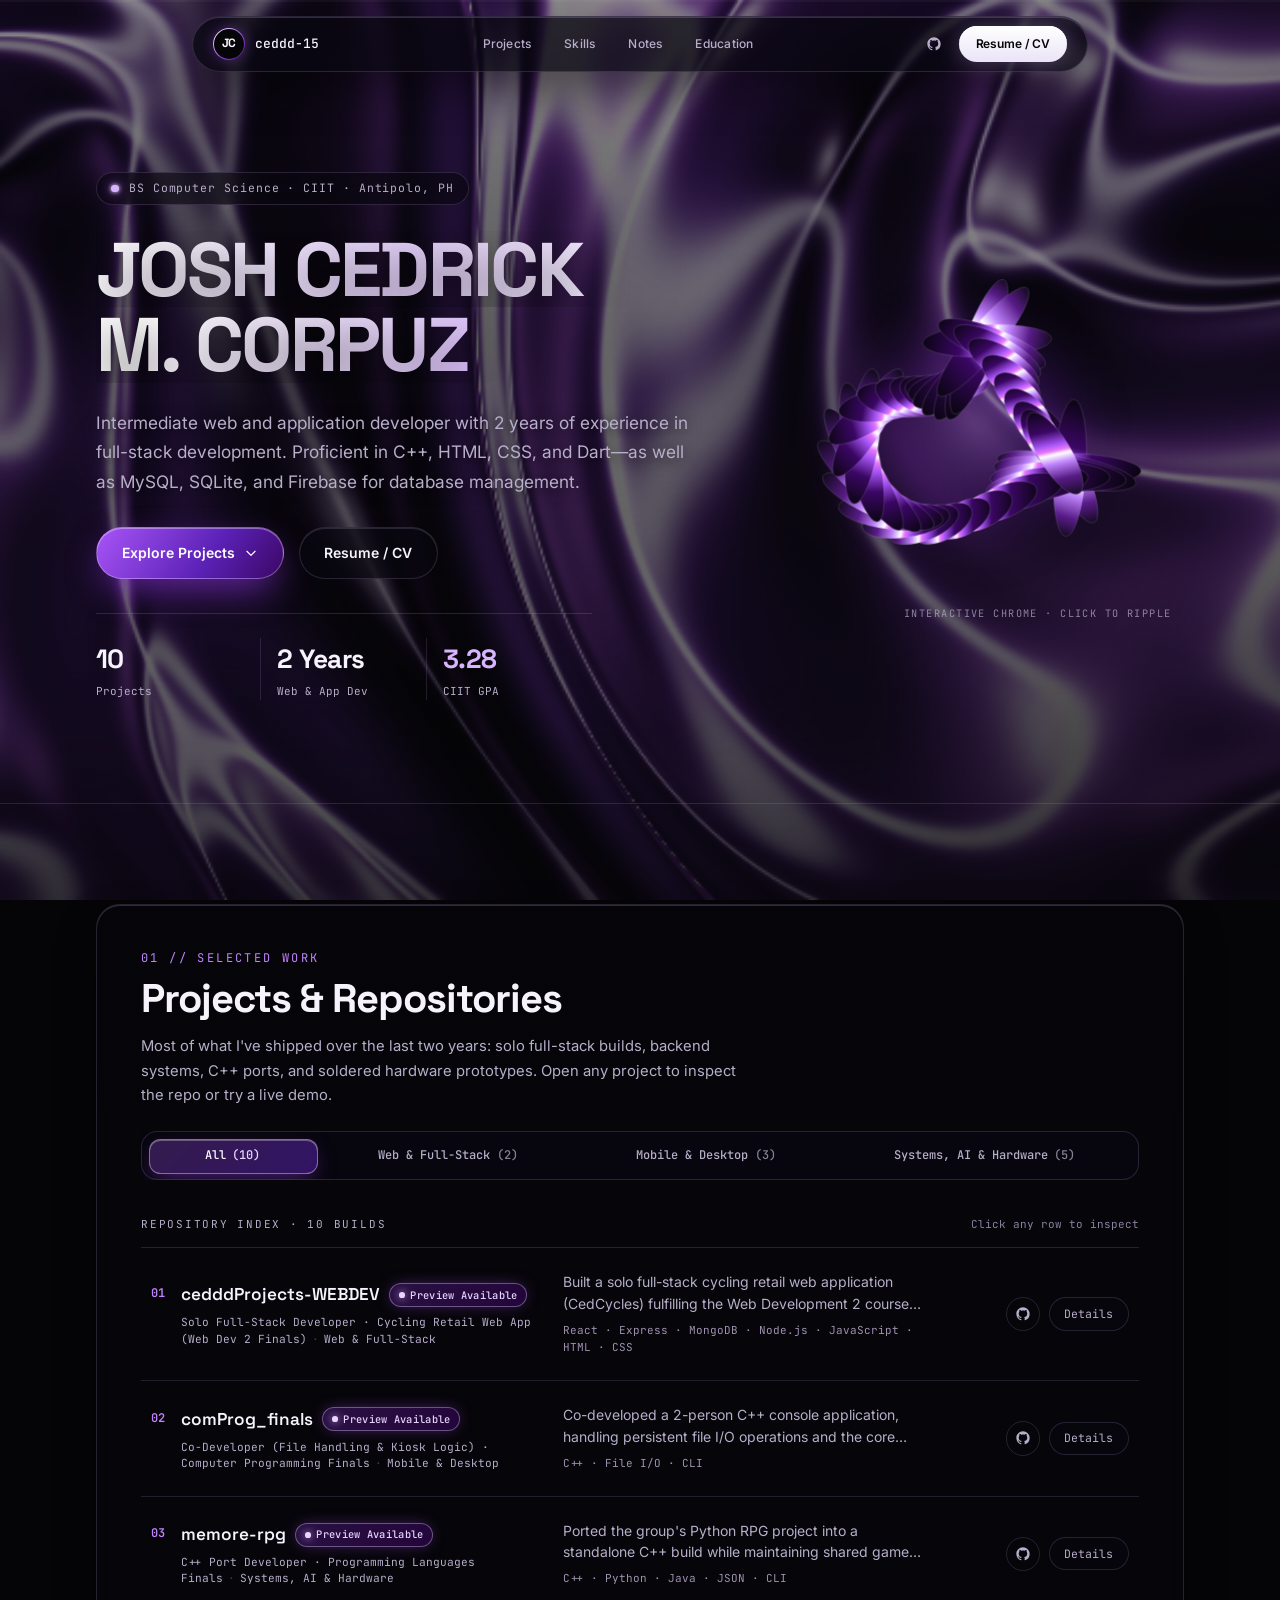
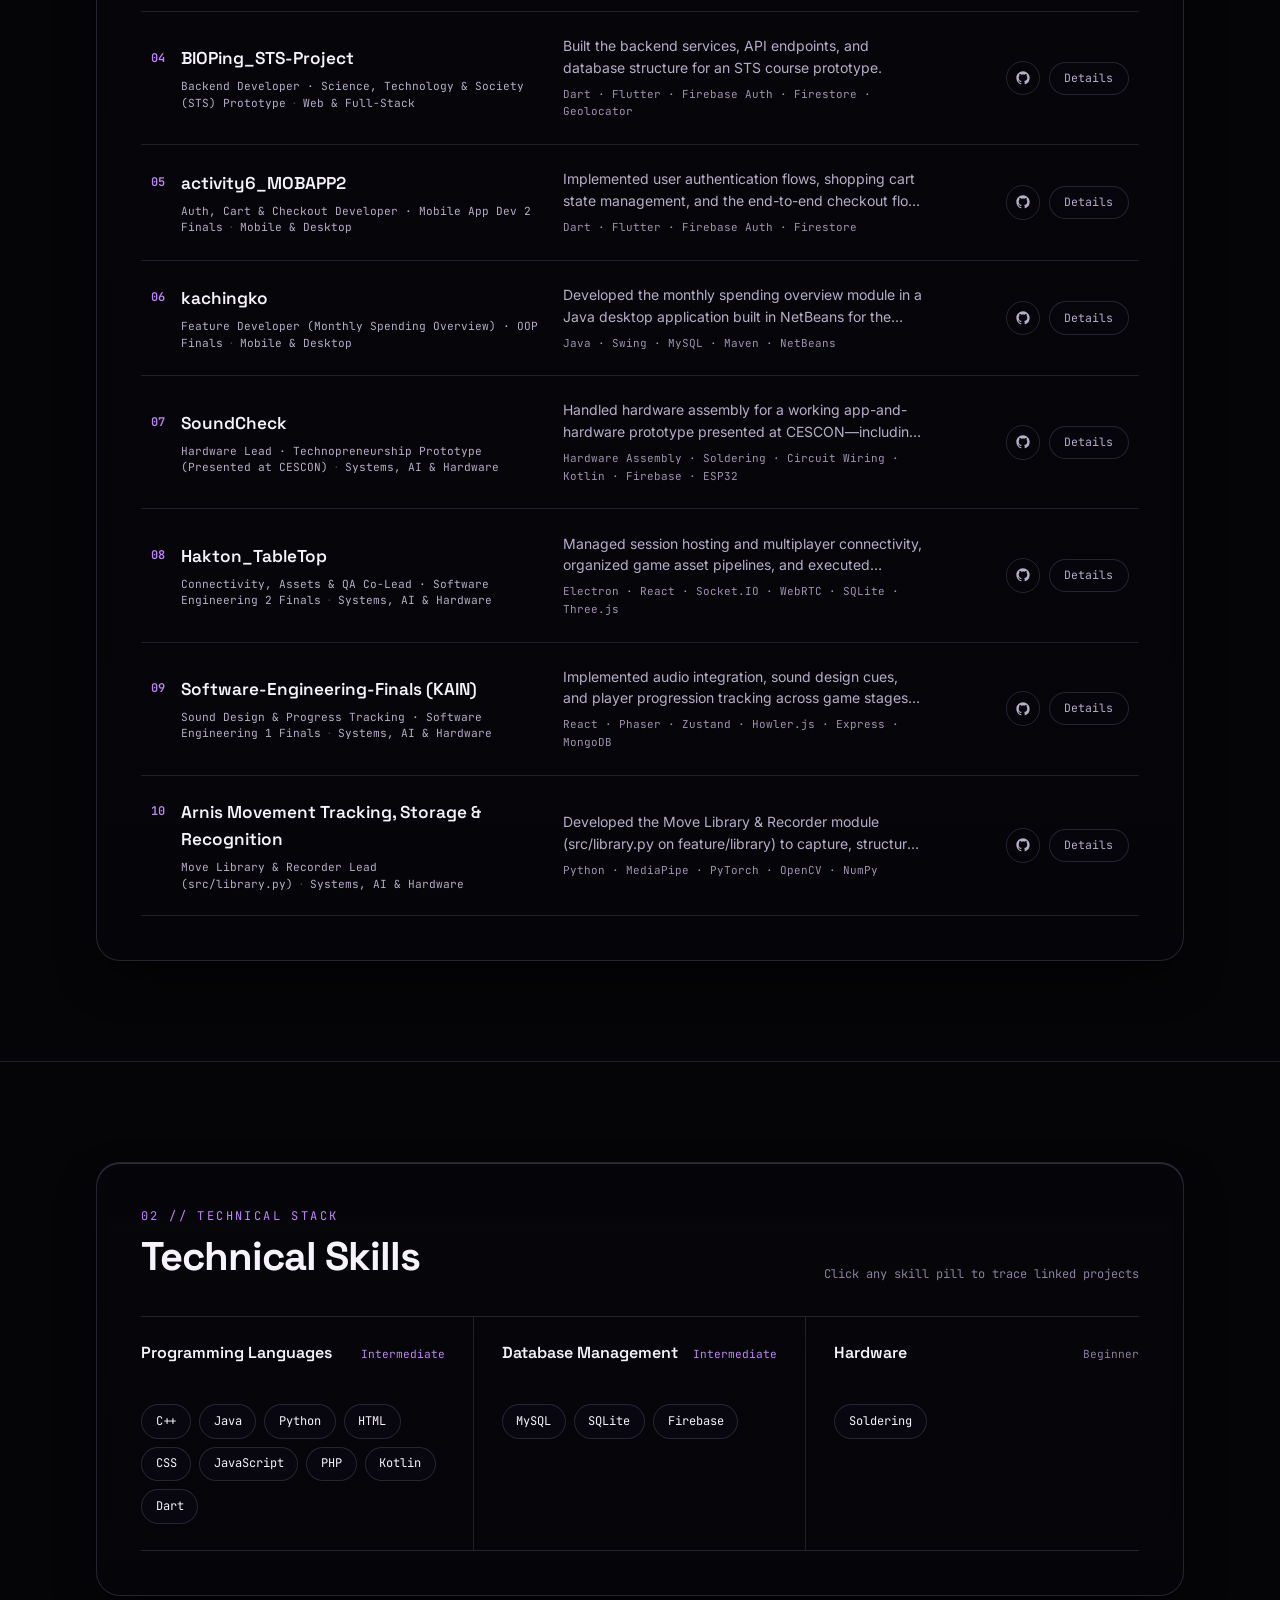
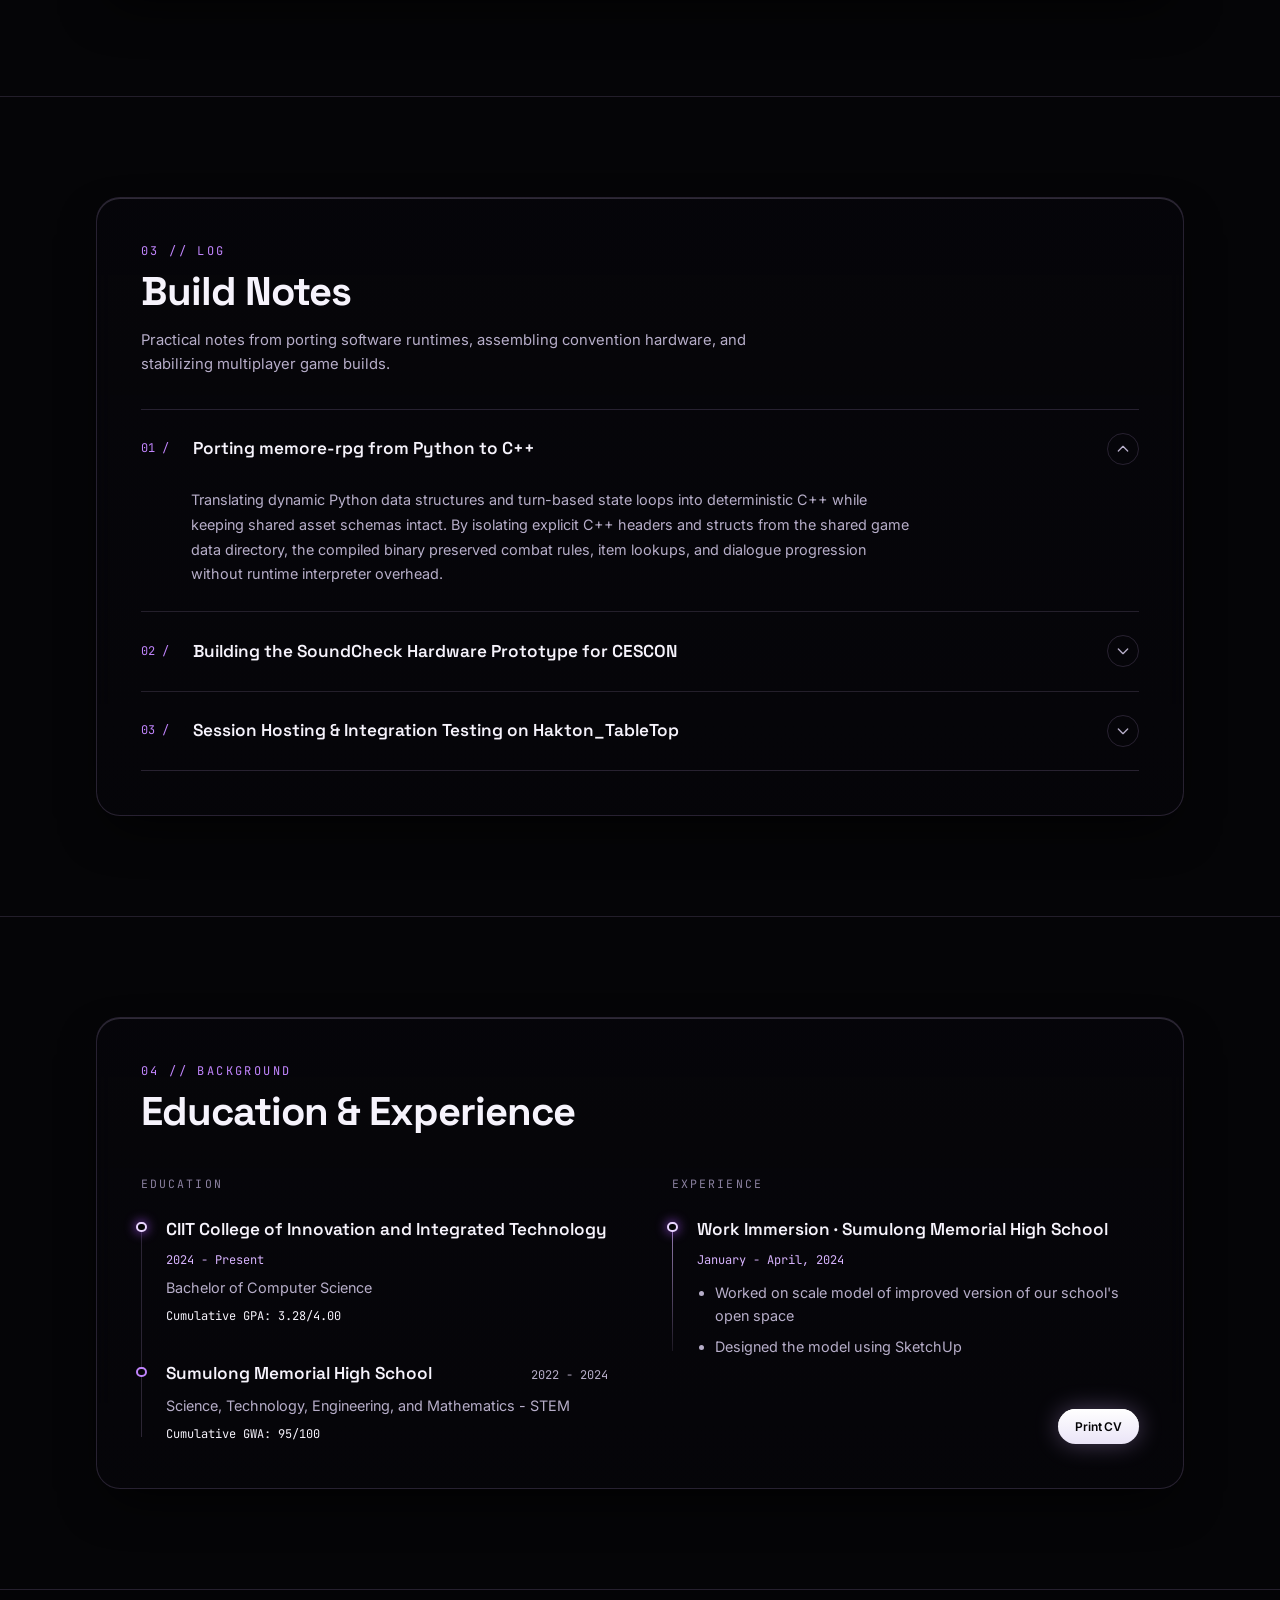
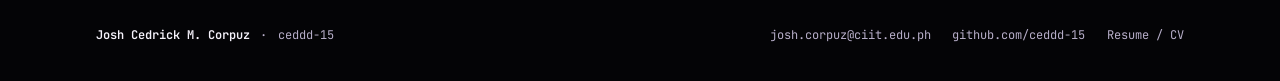
==== commit 695f7e45: "Fixes" ====
--- a/index.html
+++ b/index.html
@@ -303,14 +303,8 @@
               </div>
 
               <div class="cv-callout-bar">
-                <div class="cv-callout-copy">
-                  <p class="cv-callout-eyebrow">Curriculum Vitae</p>
-                  <p class="cv-callout-summary">
-                    View my complete CV with exact skill tiers, project contributions, and
-                    professional experience.
-                  </p>
                 <button type="button" data-open-cv data-magnetic class="btn-chrome-solid magnetic-btn">
-                  Open Print-Ready CV
+                  Print CV
                 </button>
               </div>
             </div>
--- a/css/components.css
+++ b/css/components.css
@@ -1174,10 +1174,22 @@
   gap: 0.5rem;
 }
 
+@media (min-width: 768px) {
+  .skill-column-head {
+    min-height: 2.65rem;
+    align-items: flex-start;
+  }
+
+  .skill-tier-label {
+    padding-top: 0.16rem;
+  }
+}
+
 .skill-column-title {
   font-family: var(--font-display);
   font-weight: 600;
   font-size: 1rem;
+  line-height: 1.3;
   color: var(--ink-primary);
 }
 
@@ -1576,13 +1588,10 @@
 }
 
 .cv-callout-bar {
-  padding-top: 1.4rem;
-  border-top: 1px solid var(--border-hairline);
-  display: flex;
-  flex-wrap: wrap;
-  align-items: center;
-  justify-content: space-between;
-  gap: 1rem;
+  padding-top: 1rem;
+  display: flex;
+  align-items: center;
+  justify-content: flex-end;
 }
 
 /* --------------------------------------------------------------------------
@@ -3206,8 +3215,13 @@
   }
 
   .cv-callout-bar {
-    flex-direction: column;
-    align-items: flex-start;
+    justify-content: stretch;
+  }
+
+  .cv-callout-bar .btn-chrome-solid {
+    width: 100%;
+    justify-content: center;
+    padding: 0.62rem 1.1rem;
   }
 
   .footer-links {
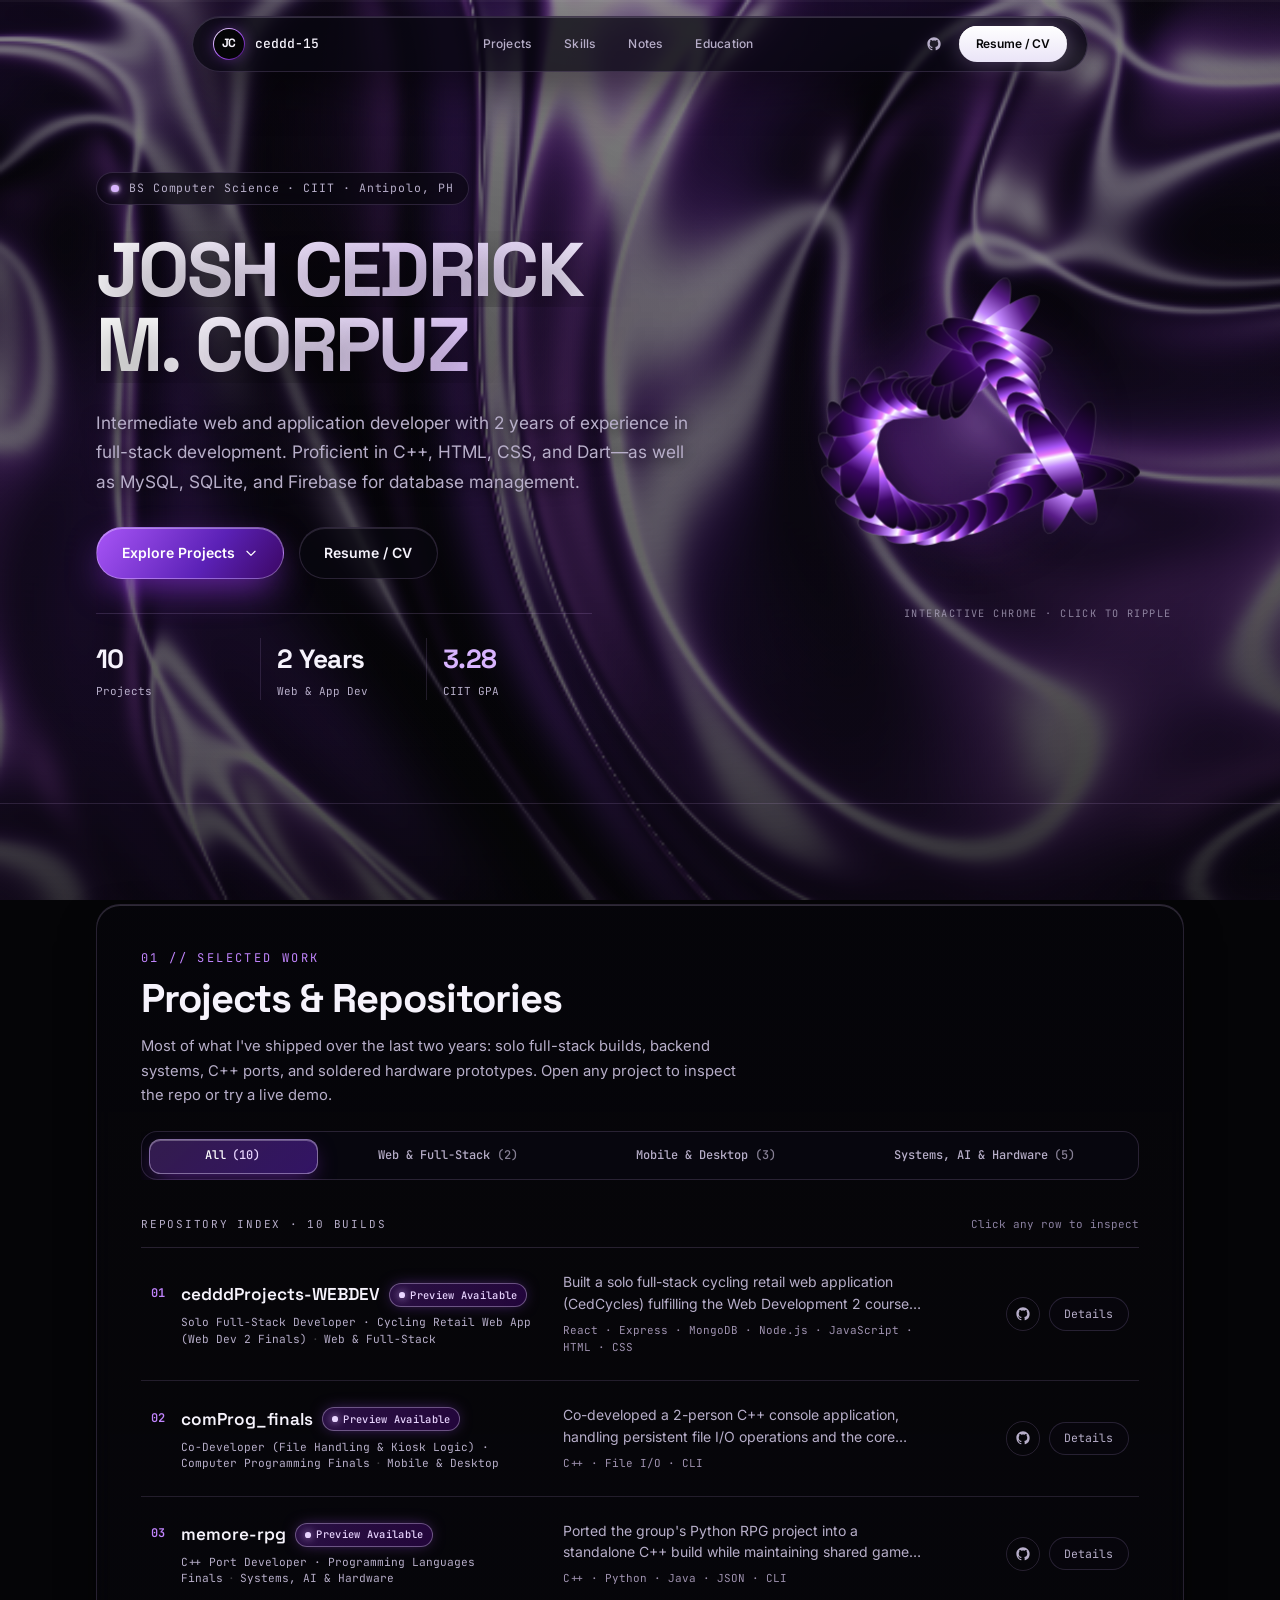
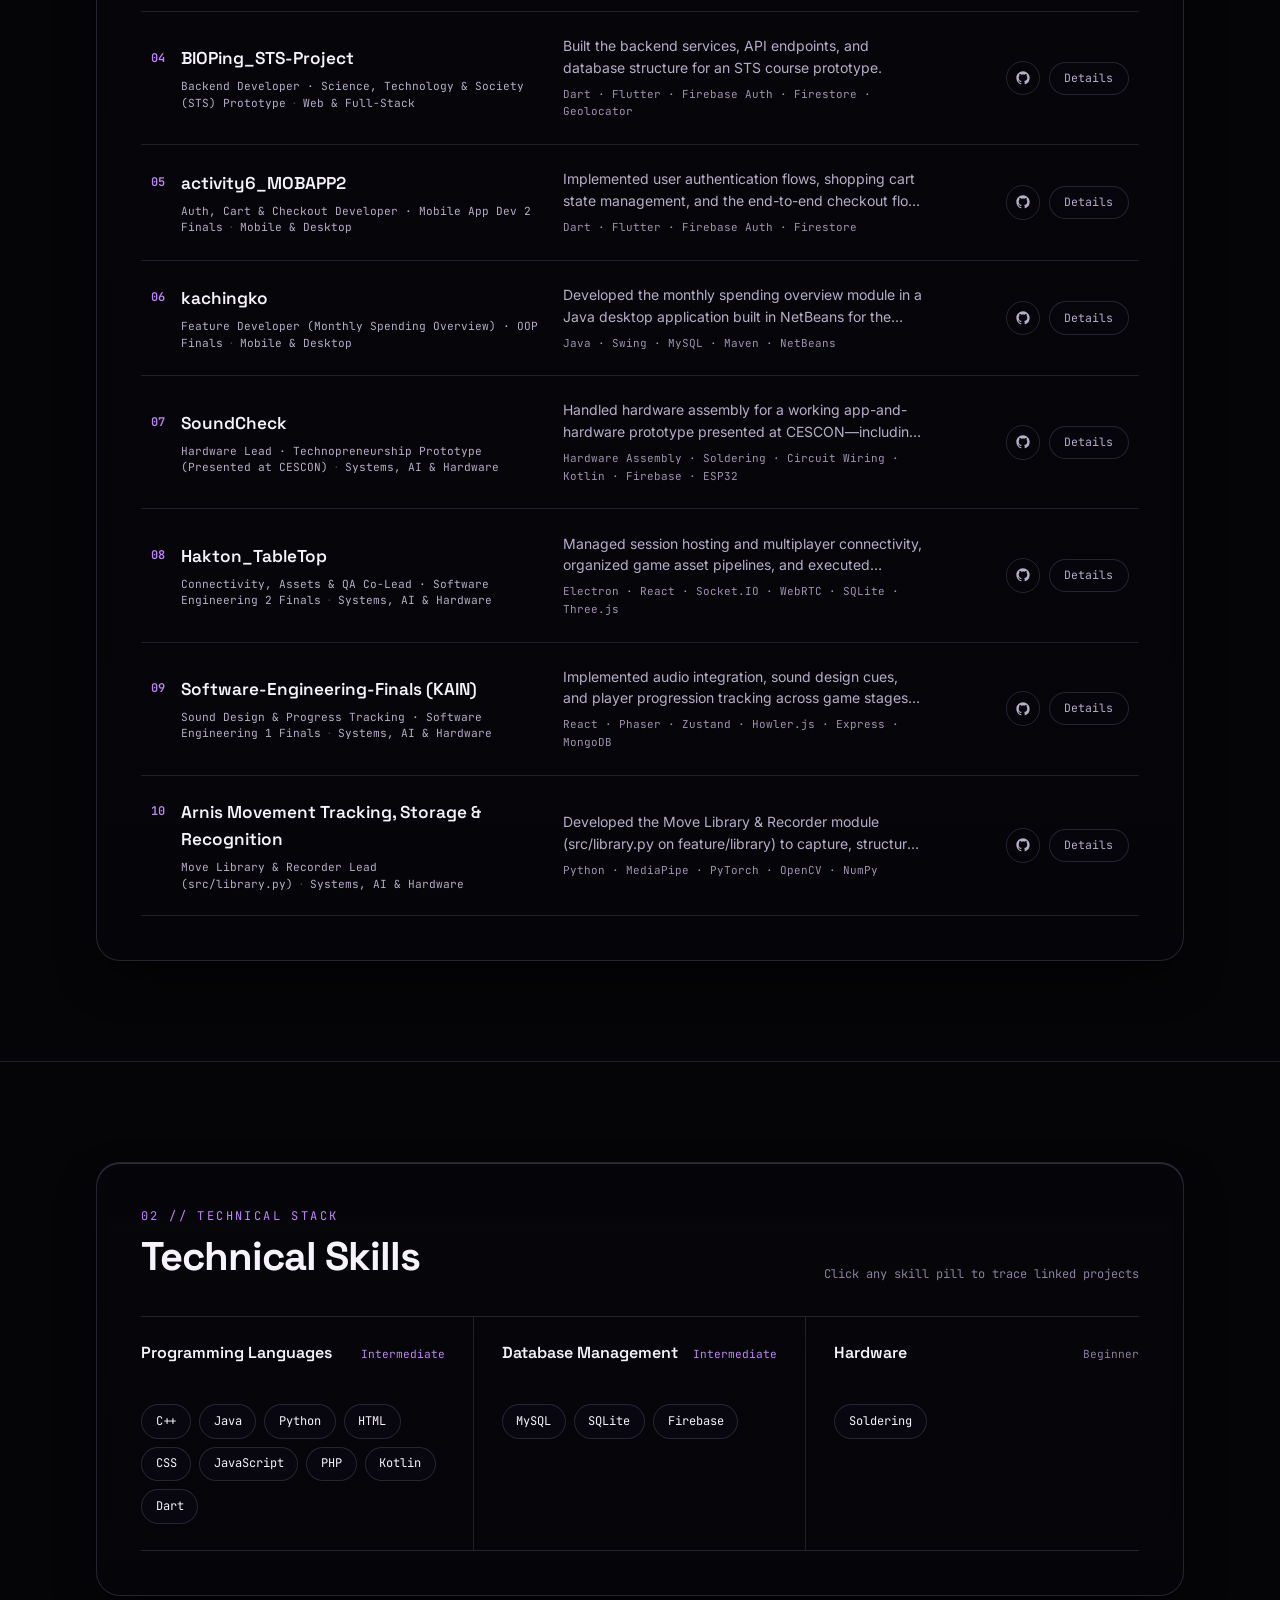
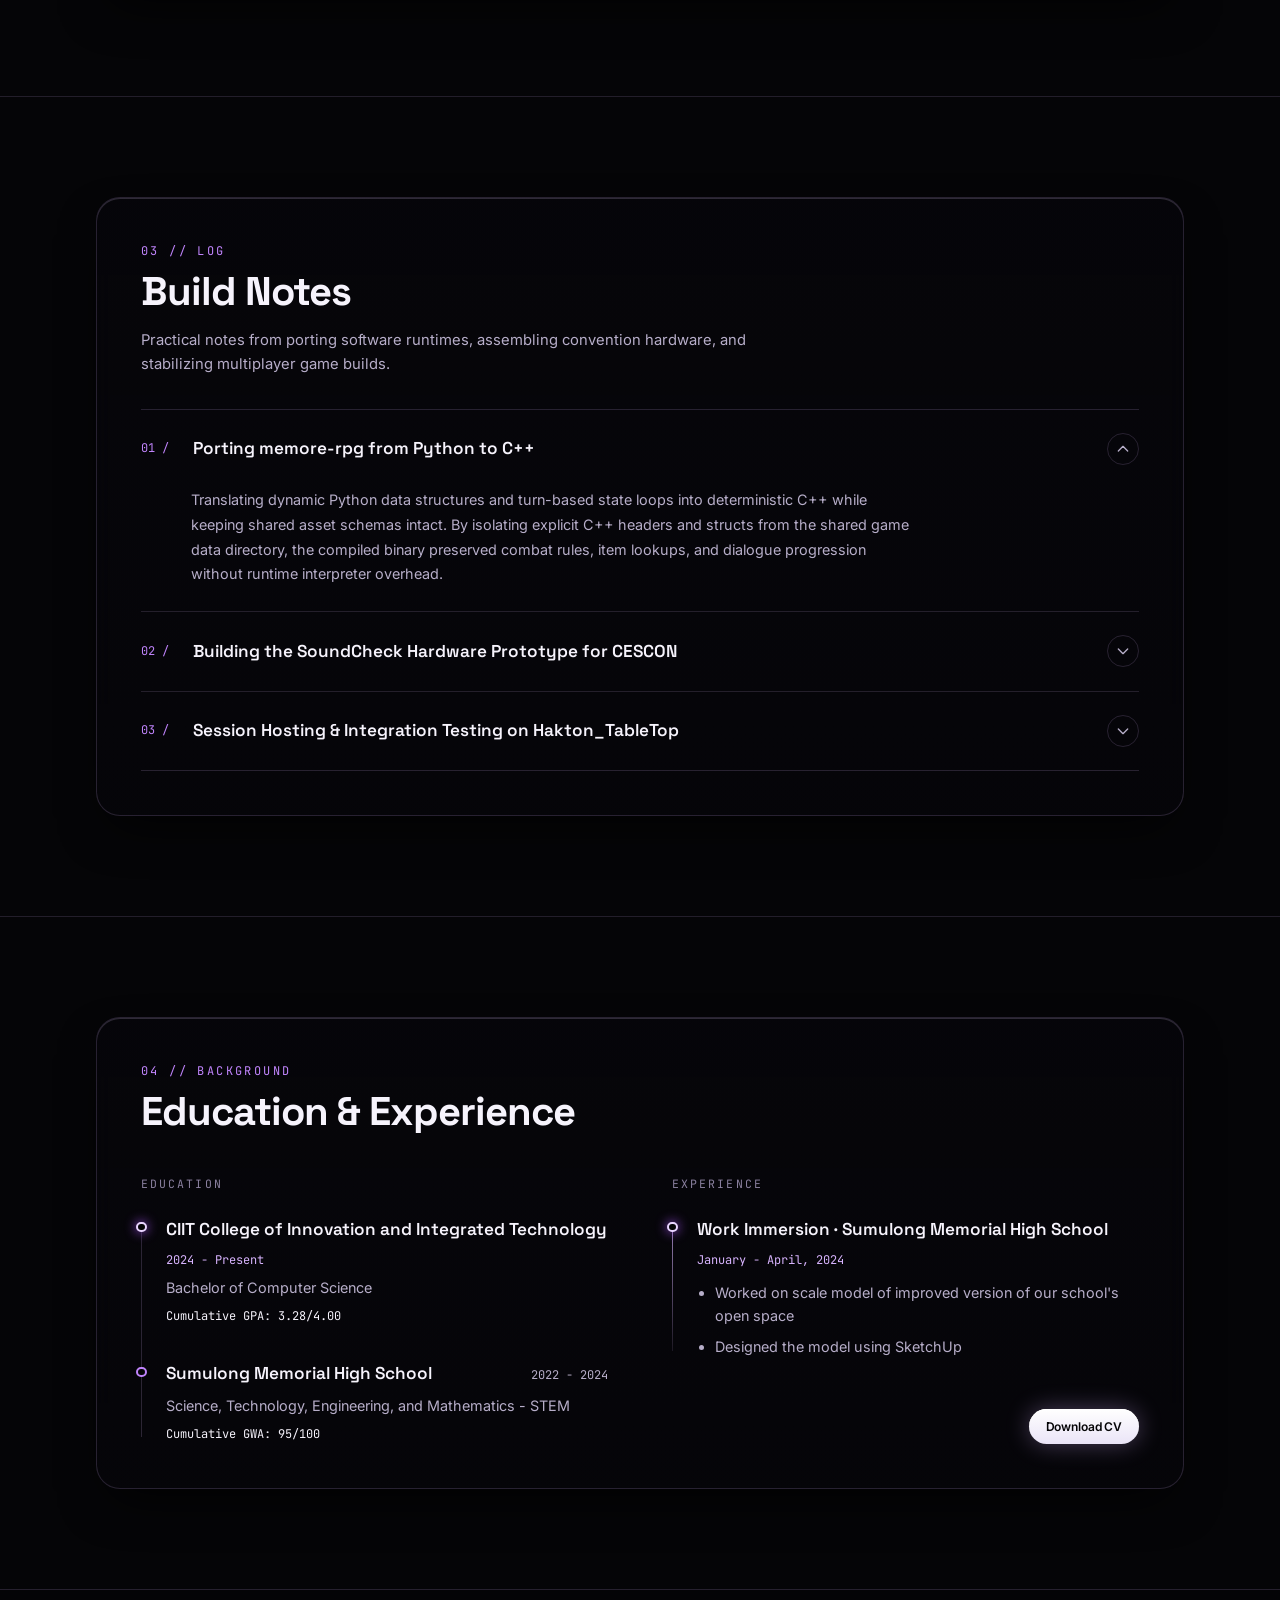
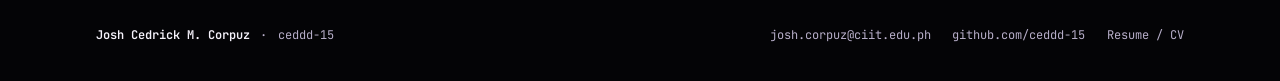
==== commit 5f171f9c: "Update index.html" ====
--- a/index.html
+++ b/index.html
@@ -304,7 +304,7 @@
 
               <div class="cv-callout-bar">
                 <button type="button" data-open-cv data-magnetic class="btn-chrome-solid magnetic-btn">
-                  Print CV
+                  Download CV
                 </button>
               </div>
             </div>
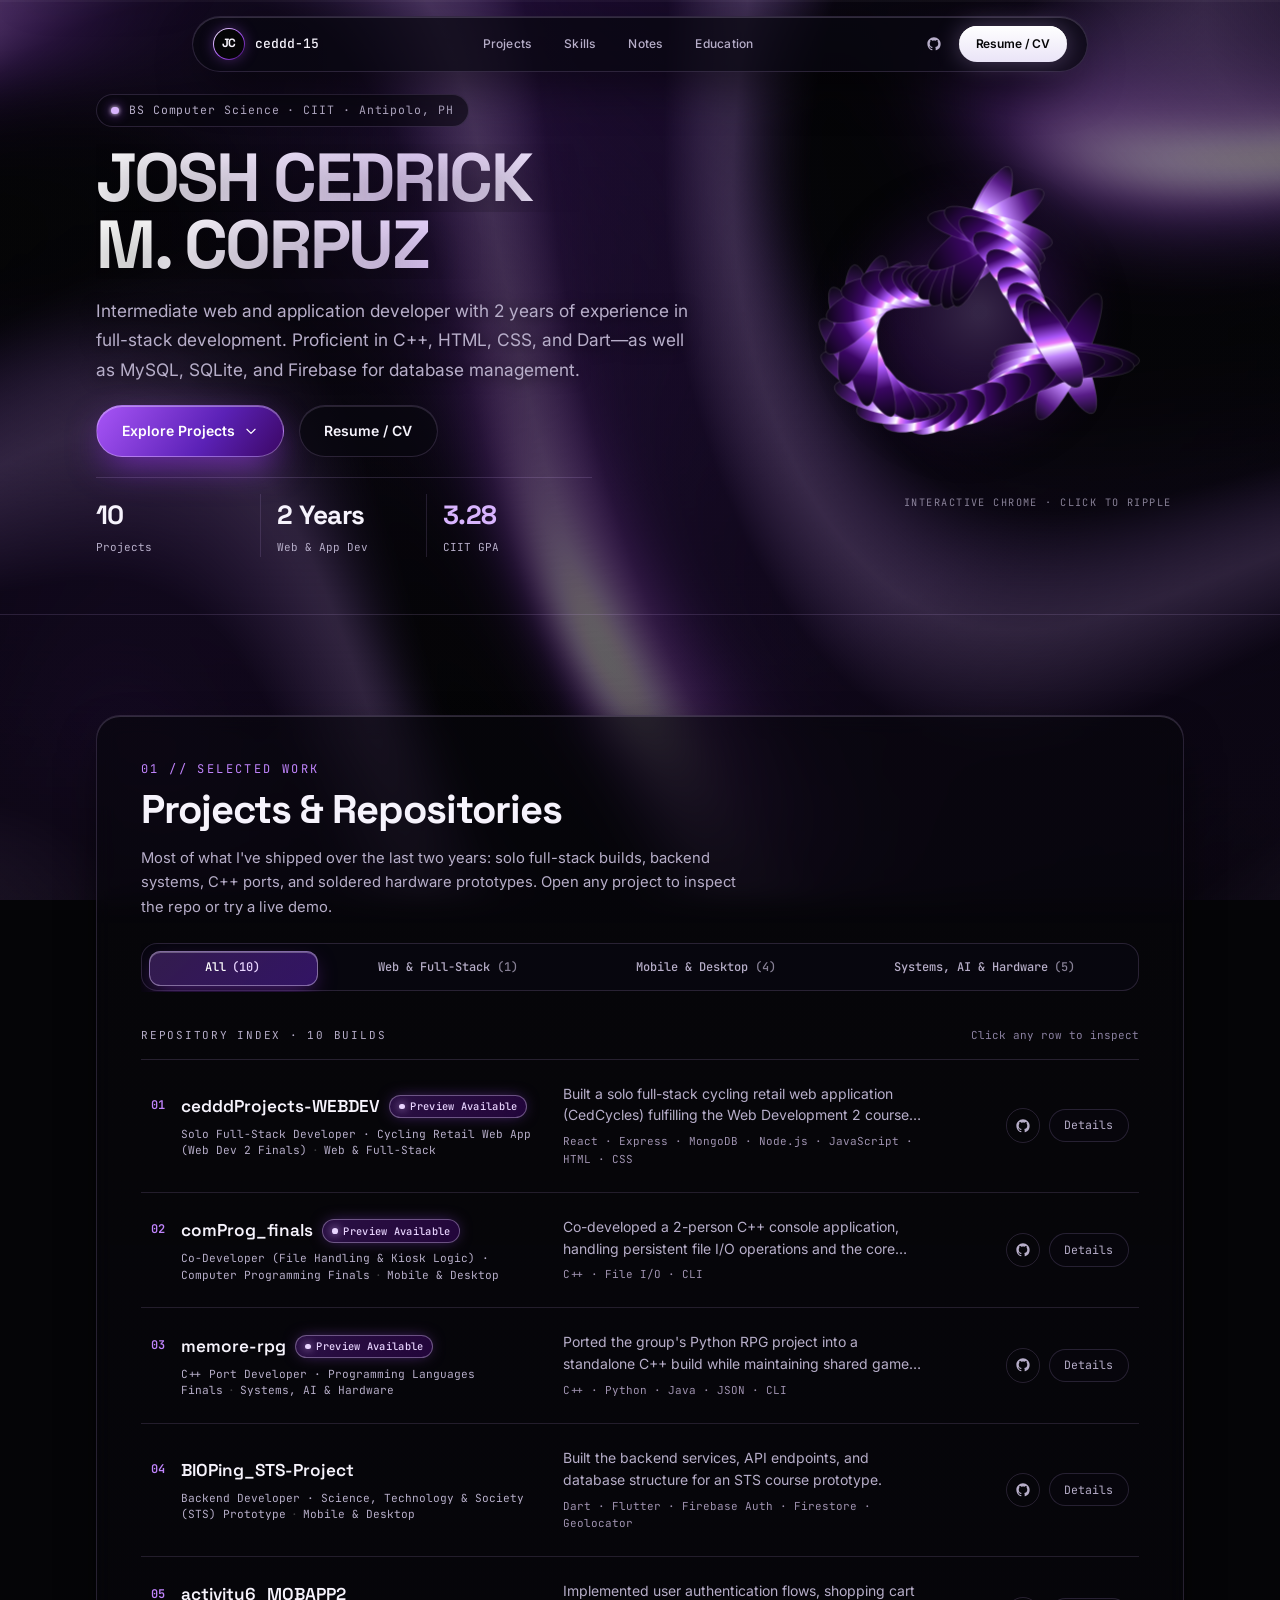
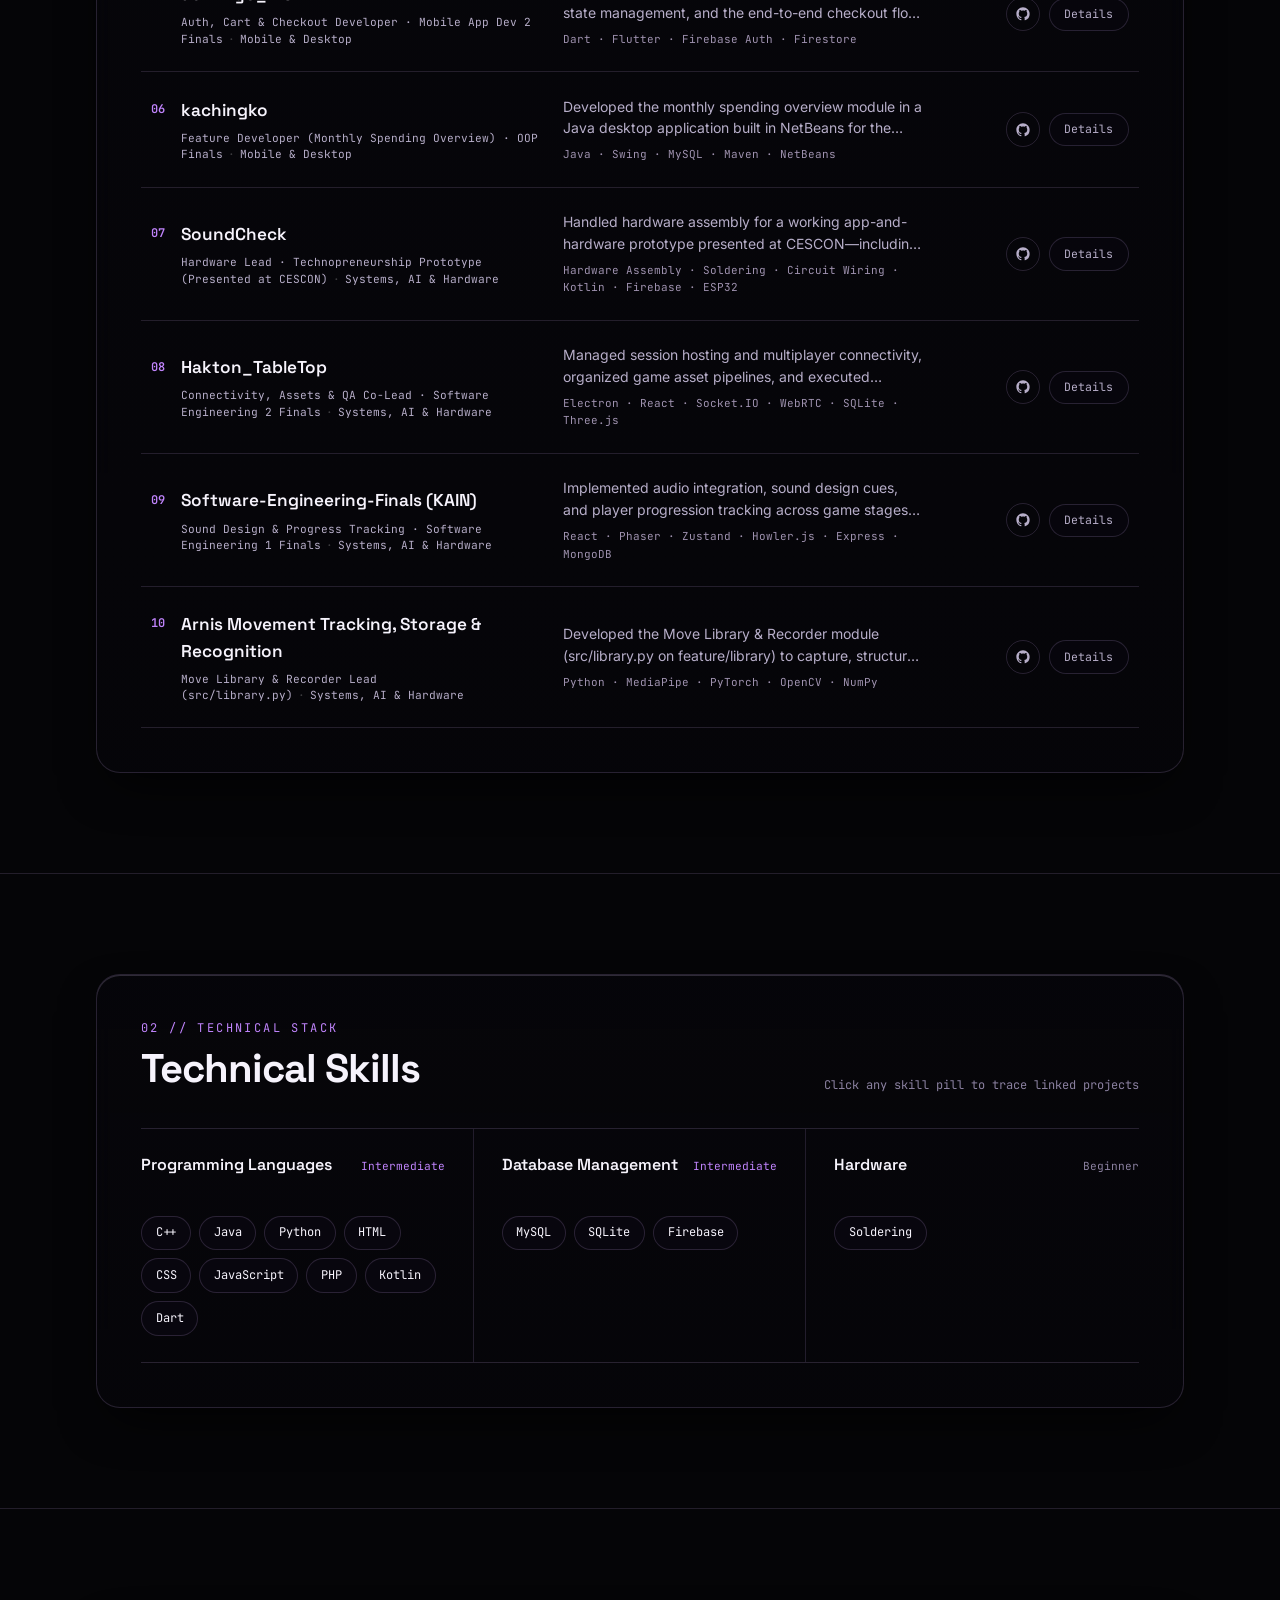
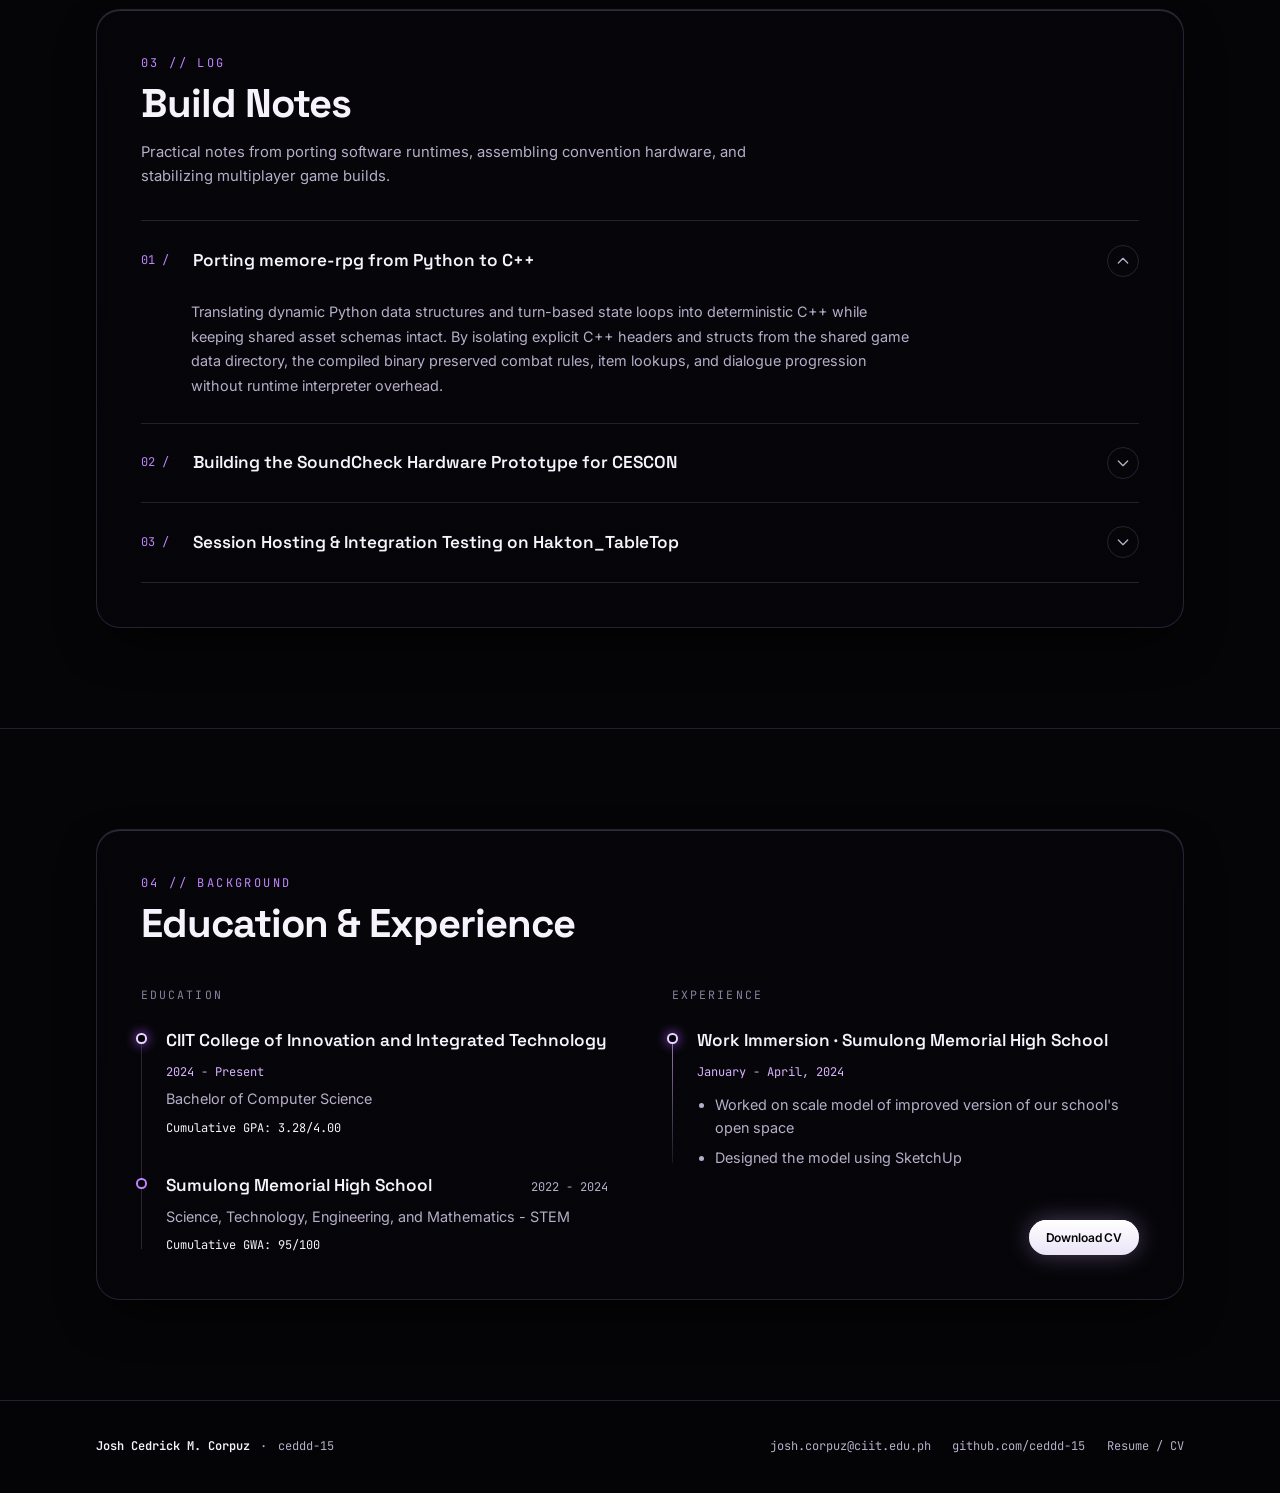
==== commit aa3a49f8: "Major clean up and improvements" ====
--- a/index.html
+++ b/index.html
@@ -13,6 +13,20 @@
     name="description"
     content="Developer portfolio of Josh Cedrick M. Corpuz (ceddd-15), Bachelor of Computer Science student at CIIT College of Innovation and Integrated Technology."
   />
+  <meta name="theme-color" content="#050507" />
+  <meta property="og:type" content="website" />
+  <meta property="og:url" content="https://ceddd-15.github.io/portfolio/" />
+  <meta property="og:title" content="Josh Cedrick Corpuz | Portfolio" />
+  <meta
+    property="og:description"
+    content="Developer portfolio of Josh Cedrick M. Corpuz (ceddd-15) — full-stack builds, C++ ports, mobile apps, and hardware prototypes."
+  />
+  <meta name="twitter:card" content="summary" />
+  <meta name="twitter:title" content="Josh Cedrick Corpuz | Portfolio" />
+  <meta
+    name="twitter:description"
+    content="Developer portfolio of Josh Cedrick M. Corpuz (ceddd-15) — full-stack builds, C++ ports, mobile apps, and hardware prototypes."
+  />
 
   <!-- Typography: Space Grotesk, Inter & JetBrains Mono -->
   <link rel="preconnect" href="https://fonts.googleapis.com" />
@@ -30,6 +44,7 @@
   <link rel="stylesheet" href="css/print.css" media="print" />
 </head>
 <body>
+  <a href="#top" class="skip-to-content">Skip to main content</a>
   <!-- Full-Viewport Procedural Liquid Obsidian & Violet-Chrome Silk Canvas -->
   <canvas id="liquid-bg-canvas" aria-hidden="true"></canvas>
   <div class="ambient-readability-veil" aria-hidden="true"></div>
--- a/css/components.css
+++ b/css/components.css
@@ -1,6 +1,29 @@
 /* ==========================================================================
    COMPONENTS — Navbar, Hero, Project Index, Previews, Ledgers & Modals
    ========================================================================== */
+
+/* --------------------------------------------------------------------------
+   0. Accessible Skip-to-Content Link
+   -------------------------------------------------------------------------- */
+.skip-to-content {
+  position: fixed;
+  top: -4rem;
+  left: 1rem;
+  z-index: 100;
+  padding: 0.55rem 1rem;
+  border-radius: var(--radius-pill);
+  background: var(--chrome-white);
+  color: var(--ink-inverse);
+  font-family: var(--font-mono);
+  font-size: 0.78rem;
+  font-weight: 600;
+  box-shadow: var(--shadow-glass);
+  transition: top 0.2s ease;
+}
+
+.skip-to-content:focus {
+  top: 1rem;
+}
 
 /* --------------------------------------------------------------------------
    1. Top Scroll-Progress Hairline Bar
@@ -352,8 +375,8 @@
    3. Hero Section (Open Negative Space Over Liquid Chrome Silk)
    -------------------------------------------------------------------------- */
 .hero-section {
-  padding-top: clamp(3.5rem, 8vw, 6.25rem);
-  padding-bottom: clamp(4rem, 8vw, 6.5rem);
+  padding-top: clamp(0.85rem, 1.8vw, 1.35rem);
+  padding-bottom: clamp(2.5rem, 4.5vw, 4rem);
   overflow-x: clip;
   overflow-y: visible;
 }
@@ -361,7 +384,7 @@
 .hero-grid {
   display: grid;
   grid-template-columns: minmax(0, 1fr);
-  gap: 2.5rem;
+  gap: 2.25rem;
   align-items: center;
 }
 
@@ -375,7 +398,7 @@
 .hero-copy {
   display: flex;
   flex-direction: column;
-  gap: 1.65rem;
+  gap: clamp(0.85rem, 1.35vw, 1.15rem);
   min-width: 0;
   max-width: 100%;
 }
@@ -409,7 +432,7 @@
 .hero-headline {
   font-family: var(--font-display);
   font-weight: 700;
-  font-size: clamp(2.65rem, 6.4vw, 4.75rem);
+  font-size: clamp(2.5rem, 5.4vw, 4.25rem);
   letter-spacing: -0.035em;
   line-height: 0.99;
   text-transform: uppercase;
@@ -470,9 +493,9 @@
   display: grid;
   grid-template-columns: repeat(3, minmax(0, 1fr));
   gap: 1.25rem 0;
-  padding-top: 1.5rem;
+  padding-top: 1.05rem;
   border-top: 1px solid var(--border-specular);
-  margin-top: 0.5rem;
+  margin-top: 0.15rem;
   max-width: 31rem;
 }
 
@@ -870,7 +893,7 @@
   border-bottom: none;
 }
 
-/* Cursor-tracking radial spotlight inside each index row */
+/* Cursor-tracking radial spotlight inside each index row (feathered right edge) */
 .project-index-row::after {
   content: '';
   position: absolute;
@@ -881,6 +904,8 @@
     rgba(147, 51, 234, 0.045) 42%,
     transparent 70%
   );
+  -webkit-mask-image: linear-gradient(90deg, #000 0%, #000 68%, transparent 98%);
+  mask-image: linear-gradient(90deg, #000 0%, #000 68%, transparent 98%);
   opacity: 0;
   transition: opacity 0.28s ease;
   pointer-events: none;
@@ -908,7 +933,12 @@
 }
 
 .project-index-row:hover {
-  background-color: rgba(147, 51, 234, 0.055);
+  background: linear-gradient(
+    90deg,
+    rgba(147, 51, 234, 0.085) 0%,
+    rgba(147, 51, 234, 0.045) 55%,
+    rgba(147, 51, 234, 0) 96%
+  );
 }
 
 .project-index-row:hover::before {
@@ -1934,21 +1964,6 @@
   gap: 1rem;
 }
 
-/* Preview 1: CedCycles Storefront */
-.store-toolbar {
-  display: flex;
-  flex-wrap: wrap;
-  align-items: center;
-  justify-content: space-between;
-  gap: 0.75rem;
-}
-
-.store-pills {
-  display: flex;
-  flex-wrap: wrap;
-  gap: 0.35rem;
-}
-
 .mini-pill {
   display: inline-flex;
   align-items: center;
@@ -1975,126 +1990,6 @@
 .mini-pill.is-active {
   background: rgba(147, 51, 234, 0.28);
   border-color: var(--violet-lavender);
-  color: var(--chrome-white);
-}
-
-.store-cart-toggle {
-  display: inline-flex;
-  align-items: center;
-  gap: 0.5rem;
-  padding: 0.36rem 0.8rem;
-  border-radius: var(--radius-pill);
-  font-family: var(--font-mono);
-  font-size: 0.7rem;
-  background: rgba(168, 85, 247, 0.16);
-  border: 1px solid rgba(216, 180, 254, 0.38);
-  color: var(--chrome-white);
-  transition: background-color 0.2s ease;
-}
-
-.store-cart-toggle:hover {
-  background: rgba(168, 85, 247, 0.3);
-}
-
-.cart-badge-count {
-  min-width: 1.25rem;
-  height: 1.25rem;
-  padding-inline: 0.32rem;
-  border-radius: var(--radius-pill);
-  background: var(--chrome-white);
-  color: var(--ink-inverse);
-  font-weight: 700;
-  font-size: 0.65rem;
-  display: inline-flex;
-  align-items: center;
-  justify-content: center;
-}
-
-.store-layout {
-  display: grid;
-  grid-template-columns: 1fr;
-  gap: 1rem;
-}
-
-.store-layout.drawer-open {
-  grid-template-columns: 1fr;
-}
-
-@media (min-width: 720px) {
-  .store-layout.drawer-open {
-    grid-template-columns: minmax(0, 1.55fr) minmax(0, 0.95fr);
-  }
-}
-
-.store-grid {
-  display: grid;
-  grid-template-columns: repeat(auto-fill, minmax(11.5rem, 1fr));
-  gap: 0.75rem;
-}
-
-.store-item {
-  border-radius: var(--radius-md);
-  background: rgba(14, 11, 24, 0.85);
-  border: 1px solid var(--border-hairline);
-  padding: 0.85rem;
-  display: flex;
-  flex-direction: column;
-  justify-content: space-between;
-  gap: 0.7rem;
-  transition: border-color 0.2s ease, transform 0.2s ease;
-}
-
-.store-item:hover {
-  border-color: var(--border-hover);
-  transform: translateY(-2px);
-}
-
-.store-item-visual {
-  height: 3.75rem;
-  border-radius: 0.6rem;
-  background: radial-gradient(circle at 30% 25%, rgba(168, 85, 247, 0.24), rgba(11, 9, 18, 0.9) 75%);
-  border: 1px solid rgba(216, 180, 254, 0.12);
-  display: flex;
-  align-items: center;
-  justify-content: space-between;
-  padding: 0 0.75rem;
-  color: var(--violet-specular);
-}
-
-.store-item-cat {
-  font-family: var(--font-mono);
-  font-size: 0.62rem;
-  text-transform: uppercase;
-  letter-spacing: 0.1em;
-  color: var(--violet-lavender);
-}
-
-.store-item-name {
-  font-family: var(--font-display);
-  font-weight: 600;
-  font-size: 0.86rem;
-  color: var(--ink-primary);
-  line-height: 1.3;
-}
-
-.store-item-spec {
-  font-size: 0.72rem;
-  color: var(--ink-muted);
-}
-
-.store-item-foot {
-  display: flex;
-  align-items: center;
-  justify-content: space-between;
-  gap: 0.45rem;
-  padding-top: 0.45rem;
-  border-top: 1px solid var(--border-hairline);
-}
-
-.store-price {
-  font-family: var(--font-mono);
-  font-size: 0.78rem;
-  font-weight: 600;
   color: var(--chrome-white);
 }
 
@@ -2117,219 +2012,6 @@
   transform: scale(0.95);
 }
 
-.store-cart-drawer {
-  border-radius: var(--radius-md);
-  background: rgba(8, 6, 14, 0.95);
-  border: 1px solid var(--border-specular-strong);
-  padding: 0.9rem;
-  display: flex;
-  flex-direction: column;
-  justify-content: space-between;
-  gap: 0.85rem;
-}
-
-.cart-drawer-head {
-  display: flex;
-  align-items: center;
-  justify-content: space-between;
-  padding-bottom: 0.55rem;
-  border-bottom: 1px solid var(--border-hairline);
-  font-family: var(--font-mono);
-  font-size: 0.72rem;
-  color: var(--violet-lavender);
-}
-
-.cart-items-list {
-  display: flex;
-  flex-direction: column;
-  gap: 0.55rem;
-  max-height: 13rem;
-  overflow-y: auto;
-}
-
-.cart-line {
-  display: flex;
-  align-items: center;
-  justify-content: space-between;
-  gap: 0.5rem;
-  padding-bottom: 0.5rem;
-  border-bottom: 1px solid rgba(216, 180, 254, 0.08);
-  font-size: 0.76rem;
-}
-
-.cart-qty-controls {
-  display: inline-flex;
-  align-items: center;
-  gap: 0.35rem;
-  font-family: var(--font-mono);
-}
-
-.qty-btn {
-  width: 1.35rem;
-  height: 1.35rem;
-  border-radius: 0.35rem;
-  border: 1px solid var(--border-specular);
-  display: inline-flex;
-  align-items: center;
-  justify-content: center;
-  font-size: 0.72rem;
-  color: var(--ink-primary);
-}
-
-.qty-btn:hover {
-  border-color: var(--violet-lavender);
-  background: rgba(168, 85, 247, 0.2);
-}
-
-.cart-summary-foot {
-  border-top: 1px solid var(--border-hairline);
-  padding-top: 0.7rem;
-  display: flex;
-  flex-direction: column;
-  gap: 0.6rem;
-}
-
-.cart-total-row {
-  display: flex;
-  justify-content: space-between;
-  font-family: var(--font-mono);
-  font-size: 0.78rem;
-}
-
-.cart-checkout-btn {
-  width: 100%;
-  padding: 0.5rem 0.9rem;
-  border-radius: var(--radius-pill);
-  font-family: var(--font-mono);
-  font-size: 0.72rem;
-  font-weight: 600;
-  color: var(--chrome-white);
-  background: linear-gradient(120deg, var(--violet-vivid), var(--violet-mid));
-  border: 1px solid rgba(233, 213, 255, 0.35);
-}
-
-.cart-checkout-btn:disabled {
-  opacity: 0.45;
-  cursor: not-allowed;
-}
-
-/* Preview 2: Hakton_TableTop Lobby & Board */
-.tabletop-top-bar {
-  display: flex;
-  flex-wrap: wrap;
-  align-items: center;
-  justify-content: space-between;
-  gap: 0.75rem;
-  padding: 0.7rem 0.9rem;
-  border-radius: var(--radius-md);
-  background: rgba(16, 12, 28, 0.8);
-  border: 1px solid var(--border-hairline);
-}
-
-.room-code-wrap {
-  display: flex;
-  align-items: center;
-  gap: 0.6rem;
-  font-family: var(--font-mono);
-  font-size: 0.76rem;
-}
-
-.room-code-badge {
-  padding: 0.22rem 0.6rem;
-  border-radius: 0.4rem;
-  background: rgba(147, 51, 234, 0.25);
-  border: 1px solid rgba(216, 180, 254, 0.45);
-  color: var(--chrome-white);
-  font-weight: 600;
-  letter-spacing: 0.1em;
-}
-
-.tabletop-grid-layout {
-  display: grid;
-  grid-template-columns: 1fr;
-  gap: 0.95rem;
-}
-
-@media (min-width: 720px) {
-  .tabletop-grid-layout {
-    grid-template-columns: minmax(0, 1.35fr) minmax(0, 0.85fr);
-  }
-}
-
-.board-grid {
-  display: grid;
-  grid-template-columns: repeat(6, minmax(0, 1fr));
-  gap: 0.35rem;
-  padding: 0.65rem;
-  border-radius: var(--radius-md);
-  background: rgba(7, 5, 13, 0.92);
-  border: 1px solid var(--border-hairline);
-}
-
-.board-tile {
-  aspect-ratio: 1 / 1;
-  border-radius: 0.45rem;
-  background: rgba(255, 255, 255, 0.025);
-  border: 1px solid rgba(216, 180, 254, 0.11);
-  position: relative;
-  display: flex;
-  align-items: center;
-  justify-content: center;
-  transition: border-color 0.18s ease, background-color 0.18s ease, transform 0.15s ease;
-}
-
-.board-tile:hover {
-  border-color: var(--violet-lavender);
-  background: rgba(168, 85, 247, 0.14);
-}
-
-.board-tile.is-terrain {
-  background: rgba(91, 33, 182, 0.16);
-  border-style: dashed;
-}
-
-.board-tile.is-selected-origin {
-  border-color: var(--chrome-white);
-  box-shadow: 0 0 14px rgba(216, 180, 254, 0.4);
-}
-
-.tile-coord {
-  position: absolute;
-  top: 0.22rem;
-  left: 0.3rem;
-  font-family: var(--font-mono);
-  font-size: 0.56rem;
-  color: rgba(183, 174, 201, 0.45);
-  pointer-events: none;
-}
-
-.board-token {
-  width: 1.7rem;
-  height: 1.7rem;
-  border-radius: 50%;
-  display: inline-flex;
-  align-items: center;
-  justify-content: center;
-  font-family: var(--font-mono);
-  font-size: 0.66rem;
-  font-weight: 700;
-  color: var(--bg-void);
-  box-shadow: 0 0 14px rgba(0, 0, 0, 0.6);
-  transition: transform 0.2s var(--ease-expo);
-}
-
-.board-token.is-active-token {
-  outline: 2px solid var(--chrome-white);
-  outline-offset: 2px;
-  transform: scale(1.08);
-}
-
-.lobby-sidebar {
-  display: flex;
-  flex-direction: column;
-  gap: 0.75rem;
-}
-
 .lobby-card {
   border-radius: var(--radius-md);
   background: rgba(14, 11, 24, 0.82);
@@ -2340,62 +2022,6 @@
   gap: 0.55rem;
 }
 
-.player-row {
-  display: flex;
-  align-items: center;
-  justify-content: space-between;
-  gap: 0.5rem;
-  padding: 0.42rem 0.55rem;
-  border-radius: 0.5rem;
-  border: 1px solid transparent;
-  cursor: pointer;
-  transition: background-color 0.18s ease, border-color 0.18s ease;
-}
-
-.player-row:hover {
-  background: rgba(255, 255, 255, 0.04);
-}
-
-.player-row.is-selected {
-  background: rgba(147, 51, 234, 0.16);
-  border-color: rgba(216, 180, 254, 0.42);
-}
-
-.player-ident {
-  display: flex;
-  align-items: center;
-  gap: 0.55rem;
-  font-size: 0.78rem;
-}
-
-.player-swatch {
-  width: 0.65rem;
-  height: 0.65rem;
-  border-radius: 50%;
-}
-
-.player-status {
-  display: inline-flex;
-  align-items: center;
-  gap: 0.4rem;
-  font-family: var(--font-mono);
-  font-size: 0.65rem;
-  color: var(--ink-secondary);
-}
-
-.ping-dot {
-  width: 0.42rem;
-  height: 0.42rem;
-  border-radius: 50%;
-  background: var(--status-live);
-  box-shadow: 0 0 8px rgba(74, 222, 128, 0.7);
-}
-
-.ping-dot.is-waiting {
-  background: var(--status-amber);
-  box-shadow: 0 0 8px rgba(251, 191, 36, 0.7);
-}
-
 .tabletop-log {
   font-family: var(--font-mono);
   font-size: 0.68rem;
@@ -2403,134 +2029,6 @@
   display: flex;
   flex-direction: column;
   gap: 0.3rem;
-}
-
-/* Preview 3: KAIN Filipino Culinary Puzzle */
-.kain-header-bar {
-  display: flex;
-  flex-wrap: wrap;
-  align-items: center;
-  justify-content: space-between;
-  gap: 0.75rem;
-}
-
-.kain-layout {
-  display: grid;
-  grid-template-columns: 1fr;
-  gap: 0.9rem;
-}
-
-@media (min-width: 720px) {
-  .kain-layout {
-    grid-template-columns: minmax(0, 1.05fr) minmax(0, 1.15fr);
-  }
-}
-
-.kain-ticket {
-  border-radius: var(--radius-md);
-  background: rgba(15, 11, 26, 0.88);
-  border: 1px solid var(--border-specular);
-  padding: 0.95rem;
-  display: flex;
-  flex-direction: column;
-  gap: 0.75rem;
-}
-
-.kain-dish-title {
-  font-family: var(--font-display);
-  font-size: 1.05rem;
-  font-weight: 700;
-  color: var(--chrome-white);
-}
-
-.kain-recipe-chips {
-  display: flex;
-  flex-wrap: wrap;
-  gap: 0.4rem;
-}
-
-.recipe-req-chip {
-  padding: 0.24rem 0.6rem;
-  border-radius: var(--radius-pill);
-  font-family: var(--font-mono);
-  font-size: 0.68rem;
-  border: 1px dashed rgba(216, 180, 254, 0.3);
-  color: var(--ink-secondary);
-  transition: all 0.2s ease;
-}
-
-.recipe-req-chip.is-added {
-  border-style: solid;
-  border-color: rgba(74, 222, 128, 0.65);
-  background: rgba(74, 222, 128, 0.14);
-  color: #bbf7d0;
-}
-
-.kain-pantry {
-  border-radius: var(--radius-md);
-  background: rgba(10, 8, 18, 0.9);
-  border: 1px solid var(--border-hairline);
-  padding: 0.95rem;
-  display: flex;
-  flex-direction: column;
-  gap: 0.75rem;
-}
-
-.ingredient-grid {
-  display: grid;
-  grid-template-columns: repeat(auto-fill, minmax(7.4rem, 1fr));
-  gap: 0.5rem;
-}
-
-.ingredient-btn {
-  padding: 0.55rem 0.65rem;
-  border-radius: 0.6rem;
-  background: rgba(255, 255, 255, 0.03);
-  border: 1px solid var(--border-hairline);
-  font-size: 0.76rem;
-  text-align: left;
-  display: flex;
-  align-items: center;
-  justify-content: space-between;
-  gap: 0.4rem;
-  color: var(--ink-primary);
-  transition: all 0.18s ease;
-}
-
-.ingredient-btn:hover {
-  border-color: var(--border-hover);
-  background: rgba(168, 85, 247, 0.12);
-}
-
-.ingredient-btn.is-selected {
-  background: rgba(147, 51, 234, 0.28);
-  border-color: var(--violet-specular);
-  color: var(--chrome-white);
-  box-shadow: 0 0 14px -4px rgba(168, 85, 247, 0.6);
-}
-
-.kain-action-row {
-  display: flex;
-  flex-wrap: wrap;
-  align-items: center;
-  justify-content: space-between;
-  gap: 0.6rem;
-  padding-top: 0.5rem;
-  border-top: 1px solid var(--border-hairline);
-}
-
-.kain-feedback {
-  font-family: var(--font-mono);
-  font-size: 0.72rem;
-  color: var(--violet-lavender);
-}
-
-.kain-feedback.is-success {
-  color: var(--status-live);
-}
-
-.kain-feedback.is-warn {
-  color: var(--status-amber);
 }
 
 /* Embedded Live Website Preview Frame (CedCycles) */
@@ -3354,22 +2852,22 @@
     min-height: 2.1rem;
   }
 
-  /* Eliminate heavy full-screen backdrop-filter passes over animated WebGL on mobile/tablet GPUs */
+  /* Eliminate full-screen backdrop-filter re-blurs over animated WebGL on mobile/tablet GPUs */
   .section-glass-surface,
   .site-footer,
   .hero-eyebrow,
-  .btn-obsidian-outline {
+  .btn-obsidian-outline,
+  .obsidian-pill-nav {
     backdrop-filter: none;
     -webkit-backdrop-filter: none;
   }
 
   .section-glass-surface {
-    background: linear-gradient(180deg, rgba(9, 7, 16, 0.86) 0%, rgba(7, 6, 12, 0.82) 100%);
+    background: linear-gradient(180deg, rgba(9, 7, 16, 0.88) 0%, rgba(7, 6, 12, 0.84) 100%);
   }
 
   .obsidian-pill-nav {
-    backdrop-filter: blur(8px);
-    -webkit-backdrop-filter: blur(8px);
+    background: rgba(8, 6, 15, 0.94);
   }
 }
 
--- a/css/animations.css
+++ b/css/animations.css
@@ -475,8 +475,26 @@
 }
 
 @media (pointer: coarse) {
-  .section-glass-surface::before {
+  .section-glass-surface::before,
+  .reveal-section .section-title::after {
     display: none;
+  }
+
+  .reveal-section .section-title {
+    opacity: 1;
+    overflow: visible;
+  }
+
+  .reveal-section.is-visible .section-title {
+    animation: fadeUp 0.65s var(--ease-expo) 0.12s both;
+  }
+
+  .reveal-section.is-visible .filter-bar {
+    animation: fadeUp 0.65s var(--ease-expo) 0.25s both;
+  }
+
+  .row-enter {
+    animation: fadeUp 0.48s var(--ease-expo) both;
   }
 }
 
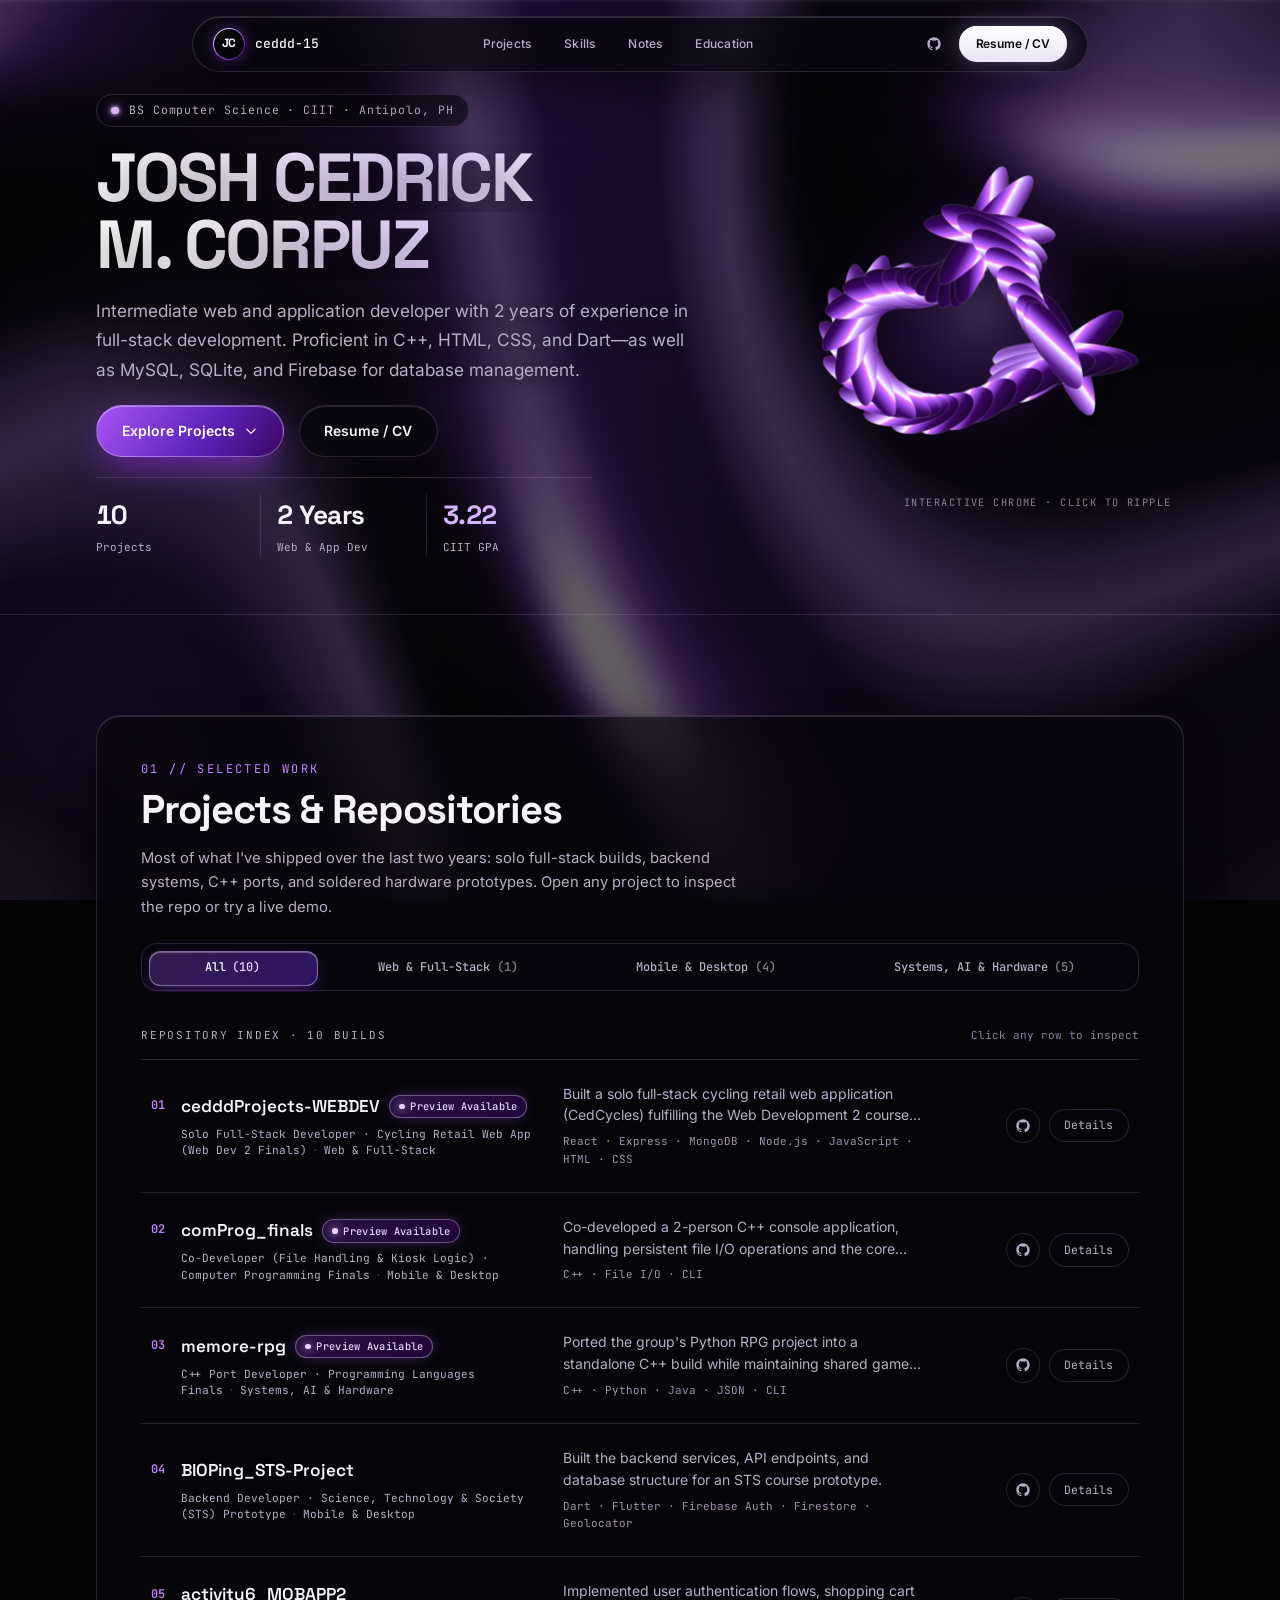
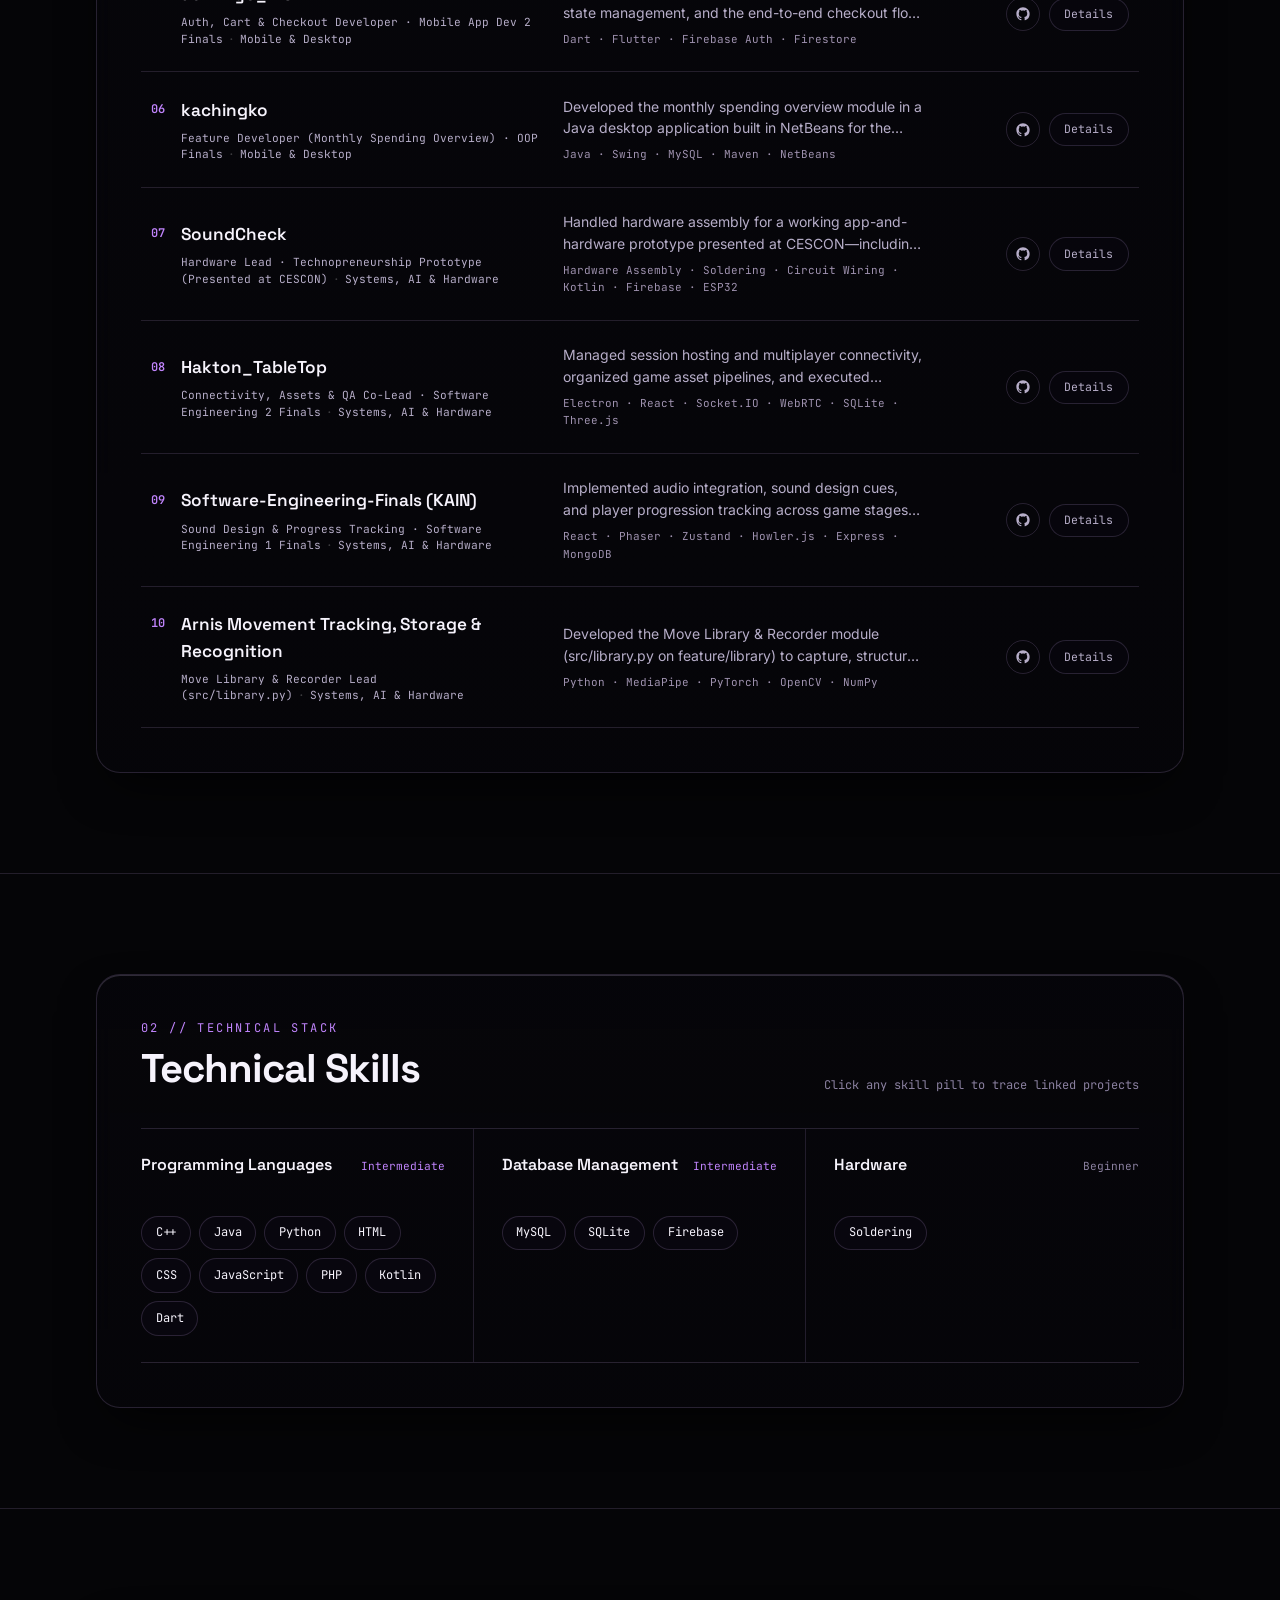
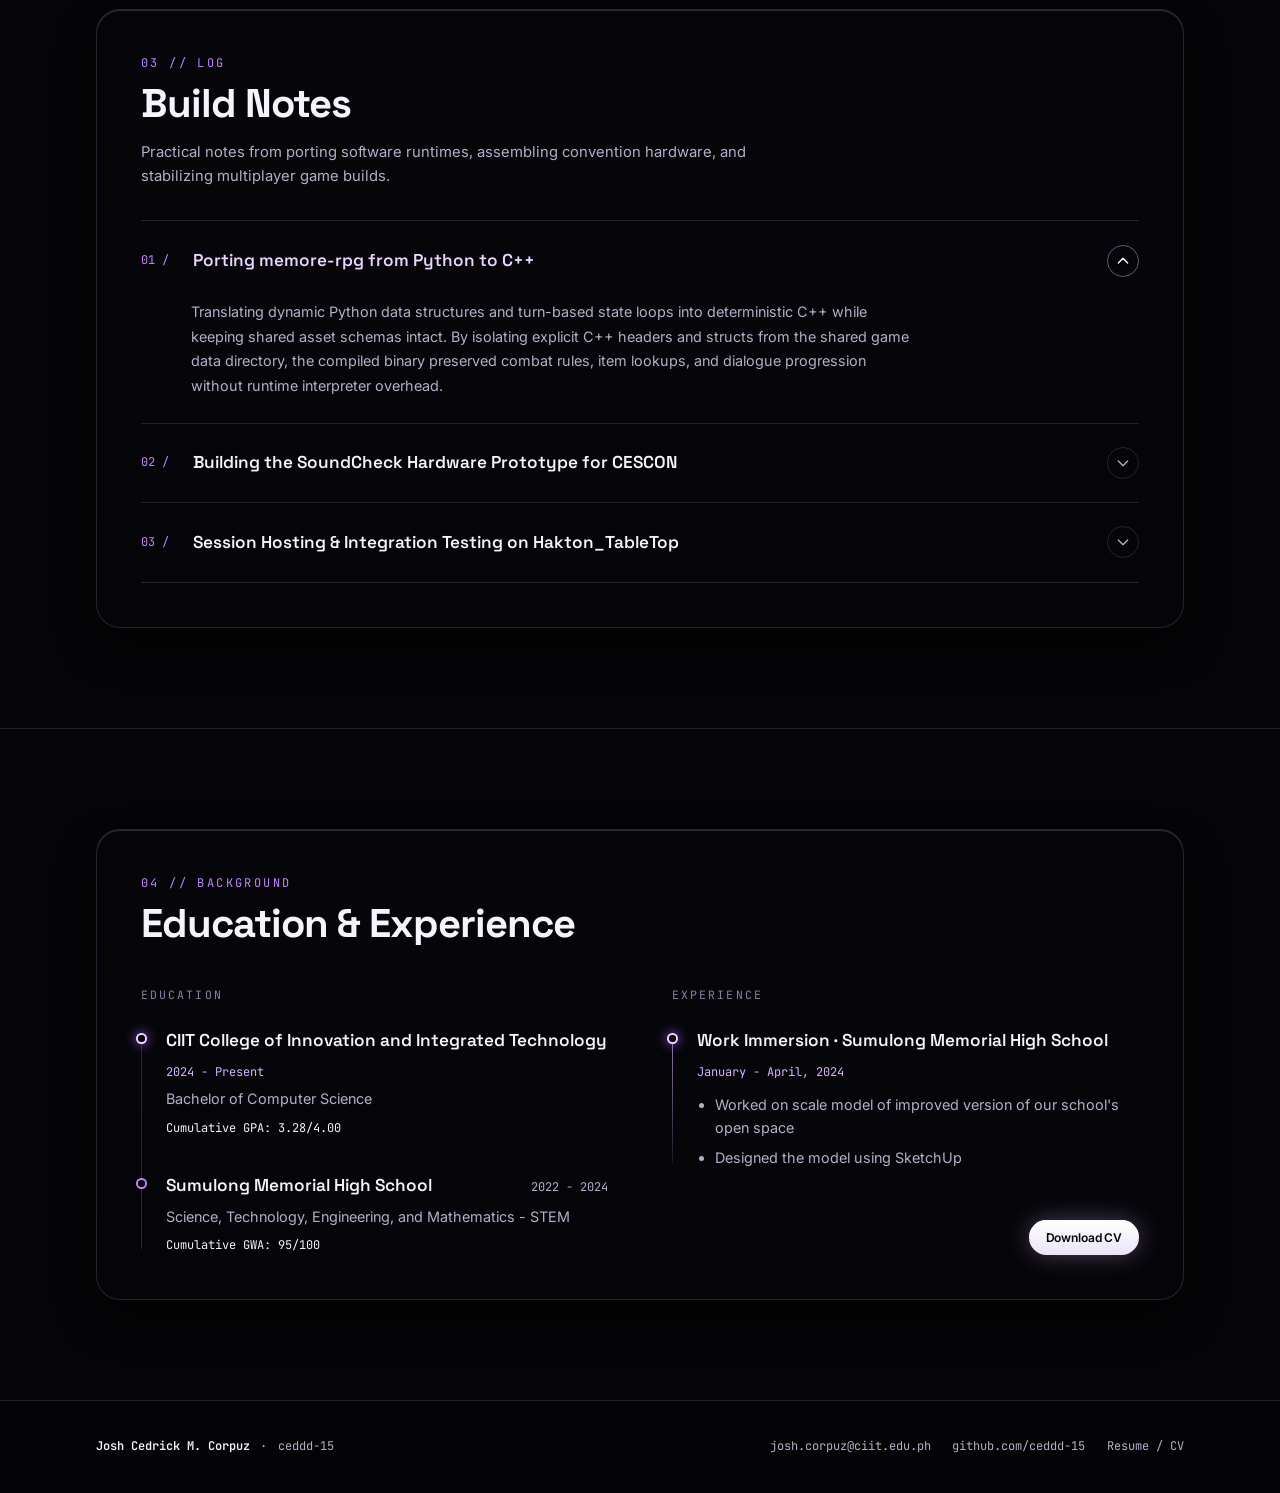
==== commit c756ff37: "Animation and optimizations" ====
--- a/index.html
+++ b/index.html
@@ -131,7 +131,7 @@
     <!-- =====================================================================
          HERO SECTION (OPEN NEGATIVE SPACE OVER LIQUID CHROME SILK)
          ===================================================================== -->
-    <section class="hero-section">
+    <section class="hero-section reveal-section is-visible" data-reveal="left">
       <div class="container">
         <div class="hero-grid">
           <div class="hero-copy">
--- a/css/components.css
+++ b/css/components.css
@@ -577,6 +577,7 @@
   font-weight: 700;
   font-size: clamp(1.3rem, 2.2vw, 1.65rem);
   letter-spacing: -0.02em;
+  font-variant-numeric: tabular-nums;
   color: var(--ink-primary);
 }
 
@@ -1107,7 +1108,7 @@
   align-items: center;
   justify-content: center;
   color: var(--ink-secondary);
-  transition: color 0.2s ease, border-color 0.2s ease, background-color 0.2s ease;
+  transition: color 0.2s ease, border-color 0.2s ease, background-color 0.2s ease, transform 0.22s var(--ease-expo);
 }
 
 .row-icon-link:hover {
@@ -1124,7 +1125,12 @@
   color: var(--ink-secondary);
   border: 1px solid var(--border-specular);
   background: rgba(9, 7, 16, 0.5);
-  transition: color 0.2s ease, border-color 0.2s ease, background-color 0.2s ease;
+  transition: color 0.2s ease, border-color 0.2s ease, background-color 0.2s ease, transform 0.22s var(--ease-expo);
+}
+
+.project-index-row:hover .row-icon-link,
+.project-index-row:hover .row-details-btn {
+  transform: translateY(-1px);
 }
 
 .project-index-row:hover .row-details-btn {
@@ -1465,6 +1471,23 @@
   font-size: 0.9rem;
   color: var(--ink-secondary);
   line-height: 1.72;
+  opacity: 0;
+  transform: translate3d(0, -6px, 0);
+  transition: opacity 0.28s ease, transform 0.32s var(--ease-expo);
+}
+
+.smooth-collapse.open .note-body-text {
+  opacity: 1;
+  transform: translate3d(0, 0, 0);
+}
+
+.note-item.is-open .note-title {
+  color: var(--violet-specular);
+}
+
+.note-item.is-open .note-chevron-wrap {
+  border-color: rgba(216, 180, 254, 0.45);
+  color: var(--chrome-white);
 }
 
 @media (min-width: 640px) {
@@ -1562,11 +1585,17 @@
   border-radius: 50%;
   background: var(--bg-void);
   border: 2px solid var(--violet-chrome);
-}
-
-.timeline-node.is-accent {
+  transition: transform 0.28s var(--ease-expo), box-shadow 0.28s ease, border-color 0.28s ease;
+}
+
+.timeline-node.is-accent,
+.timeline-node.is-reached {
   border-color: var(--violet-specular);
   box-shadow: 0 0 12px var(--violet-vivid);
+}
+
+.timeline-node.is-reached {
+  transform: scale(1.18);
 }
 
 .timeline-entry-head {
--- a/css/animations.css
+++ b/css/animations.css
@@ -17,6 +17,11 @@
 .kinetic-enter {
   opacity: 0;
   animation: kineticRise 0.78s var(--ease-expo) forwards;
+}
+
+.hero-section:not(.is-visible) .kinetic-enter {
+  opacity: 0;
+  animation: none;
 }
 
 .kinetic-delay-1 {
@@ -229,31 +234,39 @@
   }
 }
 
-/* Hero entrance: slide, fade and color-wipe */
-.kinetic-slide-left {
+/* Hero entrance & scroll-back replay: slide, fade and color-wipe */
+.hero-section:not(.is-visible) .kinetic-slide-left,
+.hero-section:not(.is-visible) .kinetic-slide-right,
+.hero-section:not(.is-visible) .kinetic-wipe,
+.hero-section:not(.is-visible) .hero-headline .wipe-line {
+  opacity: 0;
+  animation: none;
+}
+
+.hero-section.is-visible .kinetic-slide-left {
   animation: slideInLeft 0.9s var(--ease-expo) 0.06s both;
 }
 
-.kinetic-slide-right {
-  animation: slideInRight 1.15s var(--ease-expo) 0.3s both;
-}
-
-.kinetic-wipe {
-  animation: wipeRight 1s cubic-bezier(0.7, 0, 0.2, 1) 0.6s both;
-}
-
-.hero-headline .wipe-line {
+.hero-section.is-visible .kinetic-slide-right {
+  animation: slideInRight 1.1s var(--ease-expo) 0.24s both;
+}
+
+.hero-section.is-visible .kinetic-wipe {
+  animation: wipeRight 0.95s cubic-bezier(0.7, 0, 0.2, 1) 0.48s both;
+}
+
+.hero-section.is-visible .hero-headline .wipe-line {
   animation:
-    lineWipe 1s cubic-bezier(0.7, 0, 0.2, 1) both,
+    lineWipe 0.95s cubic-bezier(0.7, 0, 0.2, 1) both,
     chromeSheen 6s ease-in-out 1.4s 1;
 }
 
-.hero-headline .wipe-line-1 {
+.hero-section.is-visible .hero-headline .wipe-line-1 {
   animation-delay: 0.12s, 1.4s;
 }
 
-.hero-headline .wipe-line-2 {
-  animation-delay: 0.34s, 1.4s;
+.hero-section.is-visible .hero-headline .wipe-line-2 {
+  animation-delay: 0.32s, 1.4s;
 }
 
 .nav-shell {
@@ -286,6 +299,22 @@
 .reveal-section.is-visible .timeline-grid > .timeline-col {
   animation: fadeUp 0.85s var(--ease-expo) both;
   animation-delay: calc(0.4s + var(--i, 0) * 0.14s);
+}
+
+@keyframes pillPop {
+  from {
+    opacity: 0;
+    transform: translate3d(0, 10px, 0) scale(0.92);
+  }
+  to {
+    opacity: 1;
+    transform: translate3d(0, 0, 0) scale(1);
+  }
+}
+
+.reveal-section.is-visible .skill-pill {
+  animation: pillPop 0.48s var(--ease-expo) both;
+  animation-delay: calc(0.28s + var(--pill-i, 0) * 28ms);
 }
 
 .reveal-section.is-visible .note-item {
@@ -461,7 +490,7 @@
     animation-name: modalSheet;
   }
 
-  .kinetic-slide-right {
+  .hero-section.is-visible .kinetic-slide-right {
     animation-name: fadeUp;
   }
 
@@ -491,6 +520,11 @@
 
   .reveal-section.is-visible .filter-bar {
     animation: fadeUp 0.65s var(--ease-expo) 0.25s both;
+  }
+
+  .hero-section.is-visible .kinetic-wipe,
+  .hero-section.is-visible .hero-headline .wipe-line {
+    animation: fadeUp 0.72s var(--ease-expo) both;
   }
 
   .row-enter {
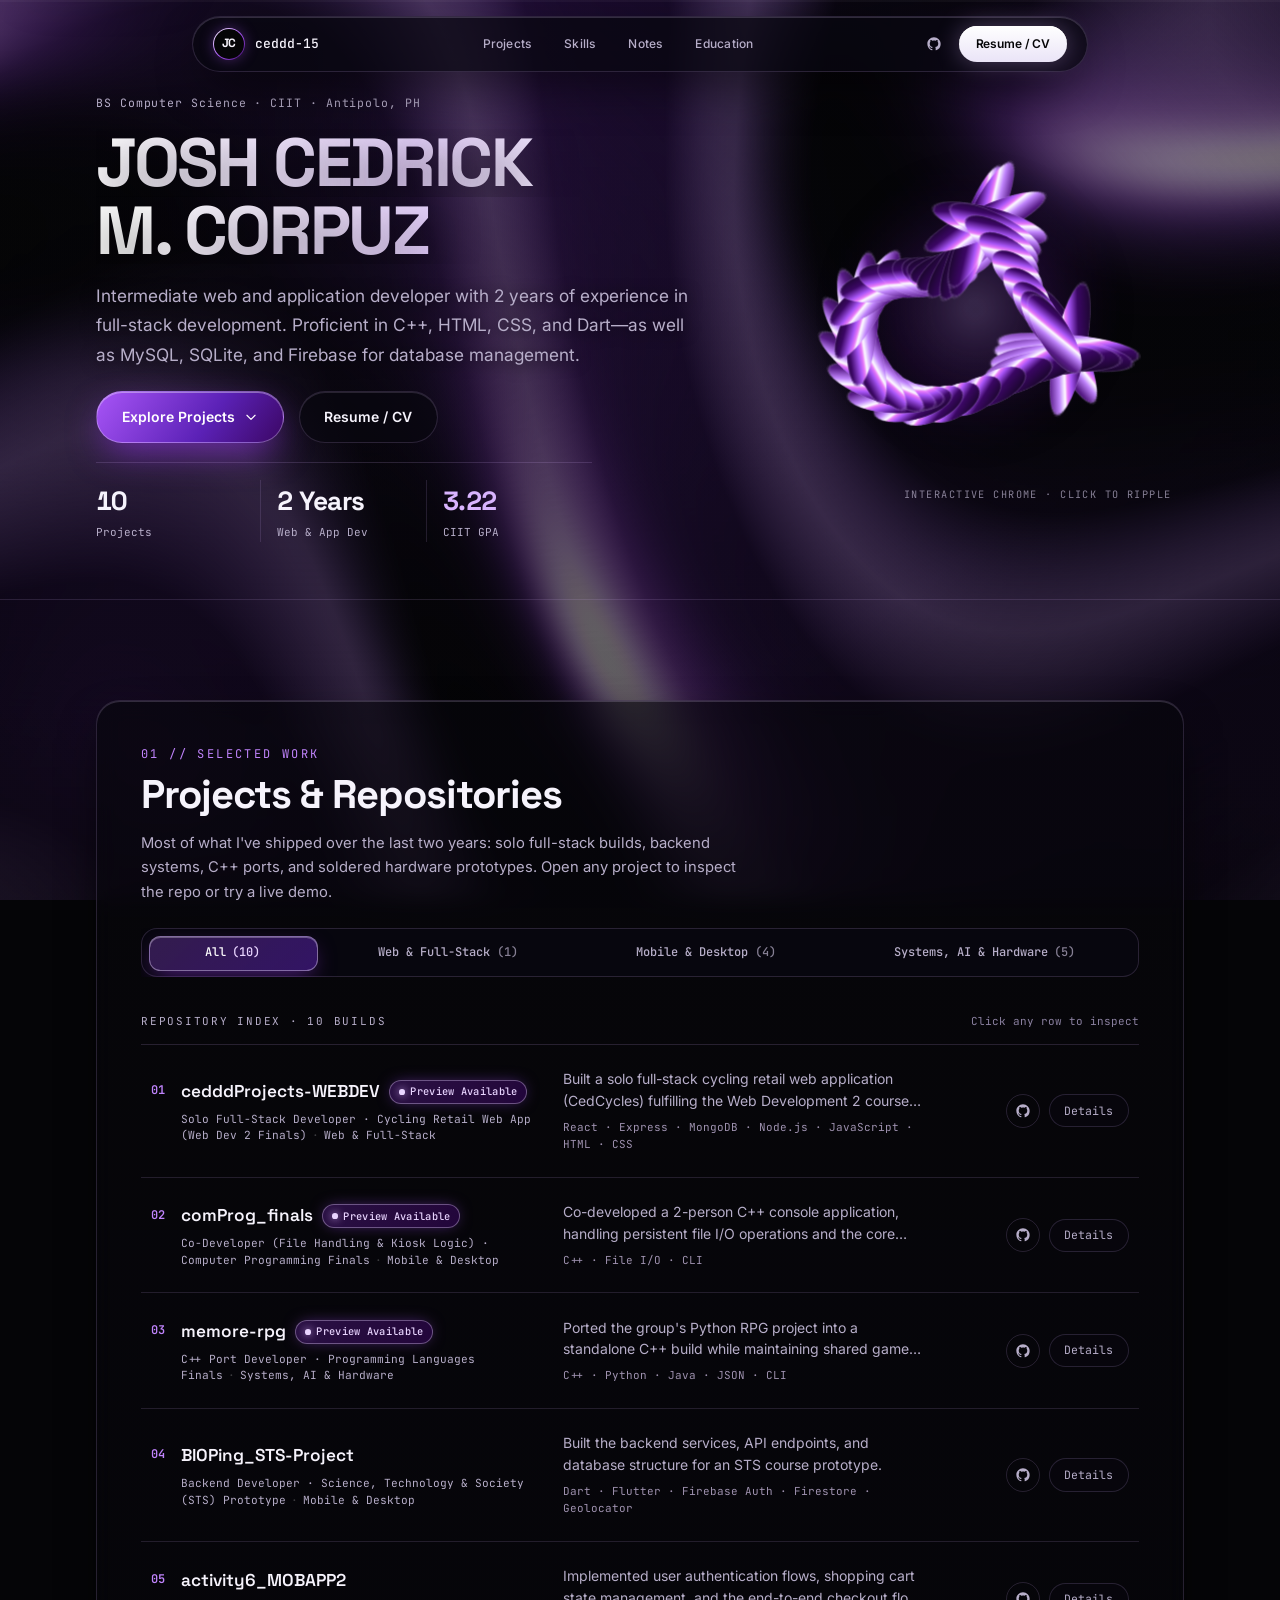
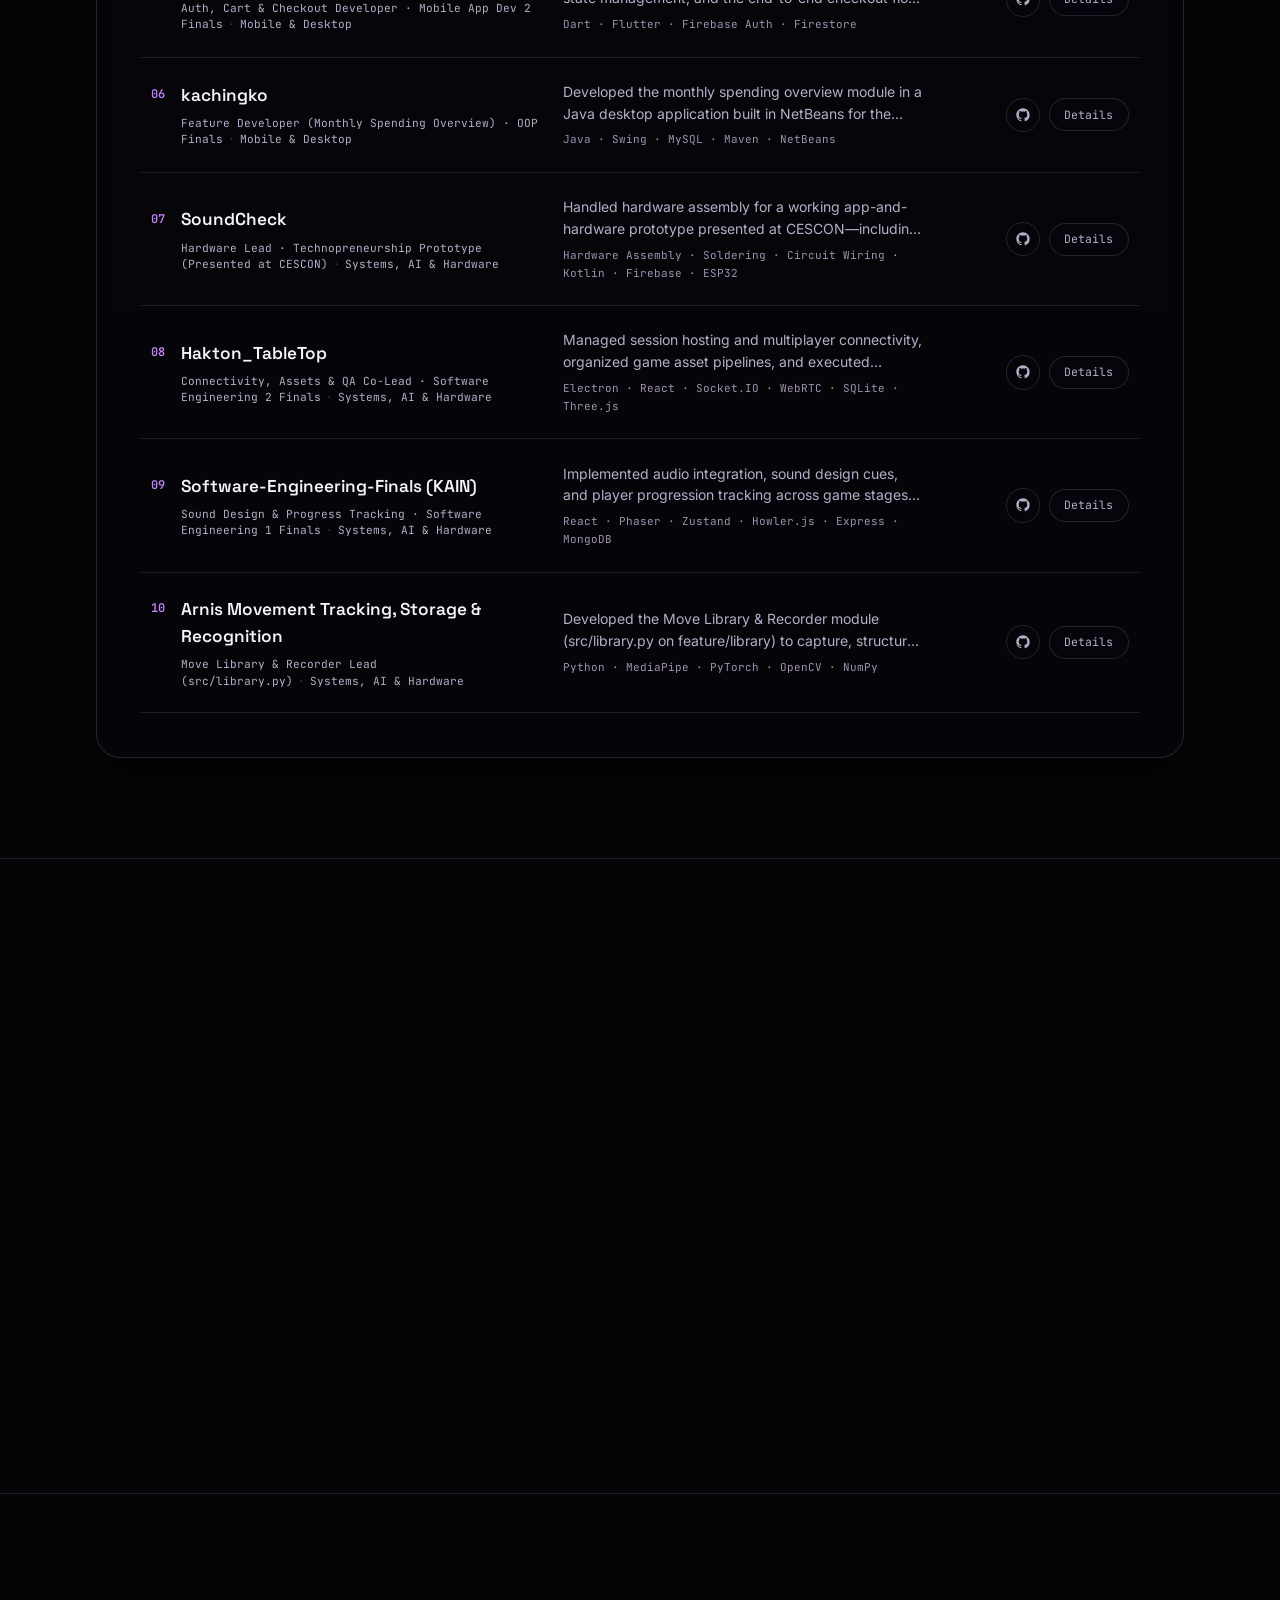
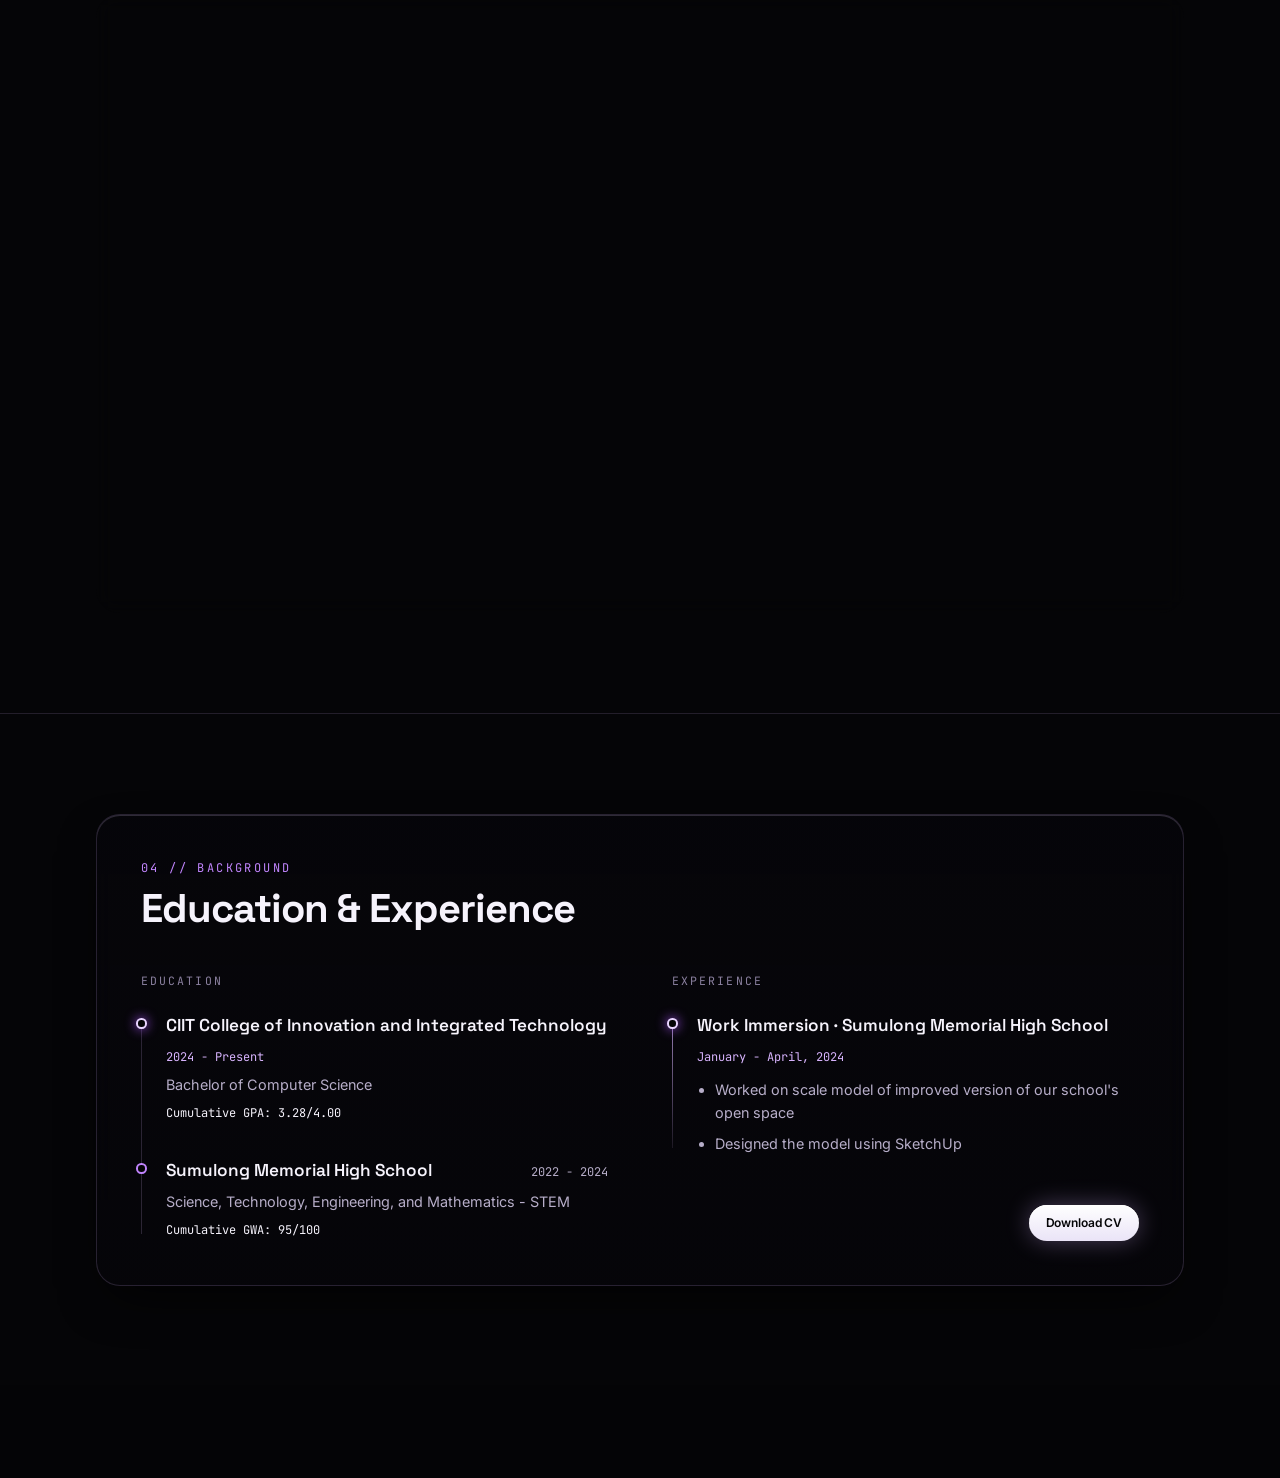
==== commit d3a9e317: "Fix" ====
--- a/index.html
+++ b/index.html
@@ -136,7 +136,6 @@
         <div class="hero-grid">
           <div class="hero-copy">
             <div class="hero-eyebrow kinetic-slide-left">
-              <span class="status-dot pulse-dot" aria-hidden="true"></span>
               <span>BS Computer Science &middot; CIIT &middot; Antipolo, PH</span>
             </div>
 
--- a/css/components.css
+++ b/css/components.css
@@ -406,15 +406,9 @@
 .hero-eyebrow {
   display: inline-flex;
   align-items: center;
-  gap: 0.65rem;
+  gap: 0.55rem;
   width: fit-content;
   max-width: 100%;
-  padding: 0.4rem 0.9rem;
-  border-radius: var(--radius-pill);
-  background: rgba(9, 7, 16, 0.62);
-  backdrop-filter: blur(14px);
-  -webkit-backdrop-filter: blur(14px);
-  border: 1px solid var(--border-specular);
   font-family: var(--font-mono);
   font-size: 0.72rem;
   letter-spacing: 0.08em;
@@ -2620,8 +2614,8 @@
   }
 
   .hero-grid {
-    grid-template-columns: minmax(0, 1.38fr) minmax(0, 1fr);
-    gap: 0.9rem 0.65rem;
+    grid-template-columns: minmax(0, 1.52fr) minmax(0, 1fr);
+    gap: 0.85rem 0.65rem;
     align-items: center;
   }
 
@@ -2633,12 +2627,15 @@
     grid-column: 1 / -1;
     grid-row: 1;
     justify-self: start;
+    font-size: clamp(0.6rem, 2.4vw, 0.7rem);
+    letter-spacing: 0.04em;
+    gap: 0.45rem;
   }
 
   .hero-headline {
     grid-column: 1;
     grid-row: 2;
-    font-size: clamp(1.24rem, 5.4vw, 2.15rem);
+    font-size: clamp(1.42rem, 6.2vw, 2.35rem);
   }
 
   .hero-summary {
@@ -2685,11 +2682,6 @@
 }
 
 @media (max-width: 479px) {
-  .hero-eyebrow {
-    font-size: 0.67rem;
-    padding: 0.35rem 0.75rem;
-  }
-
   .metric-value {
     font-size: 1.2rem;
   }
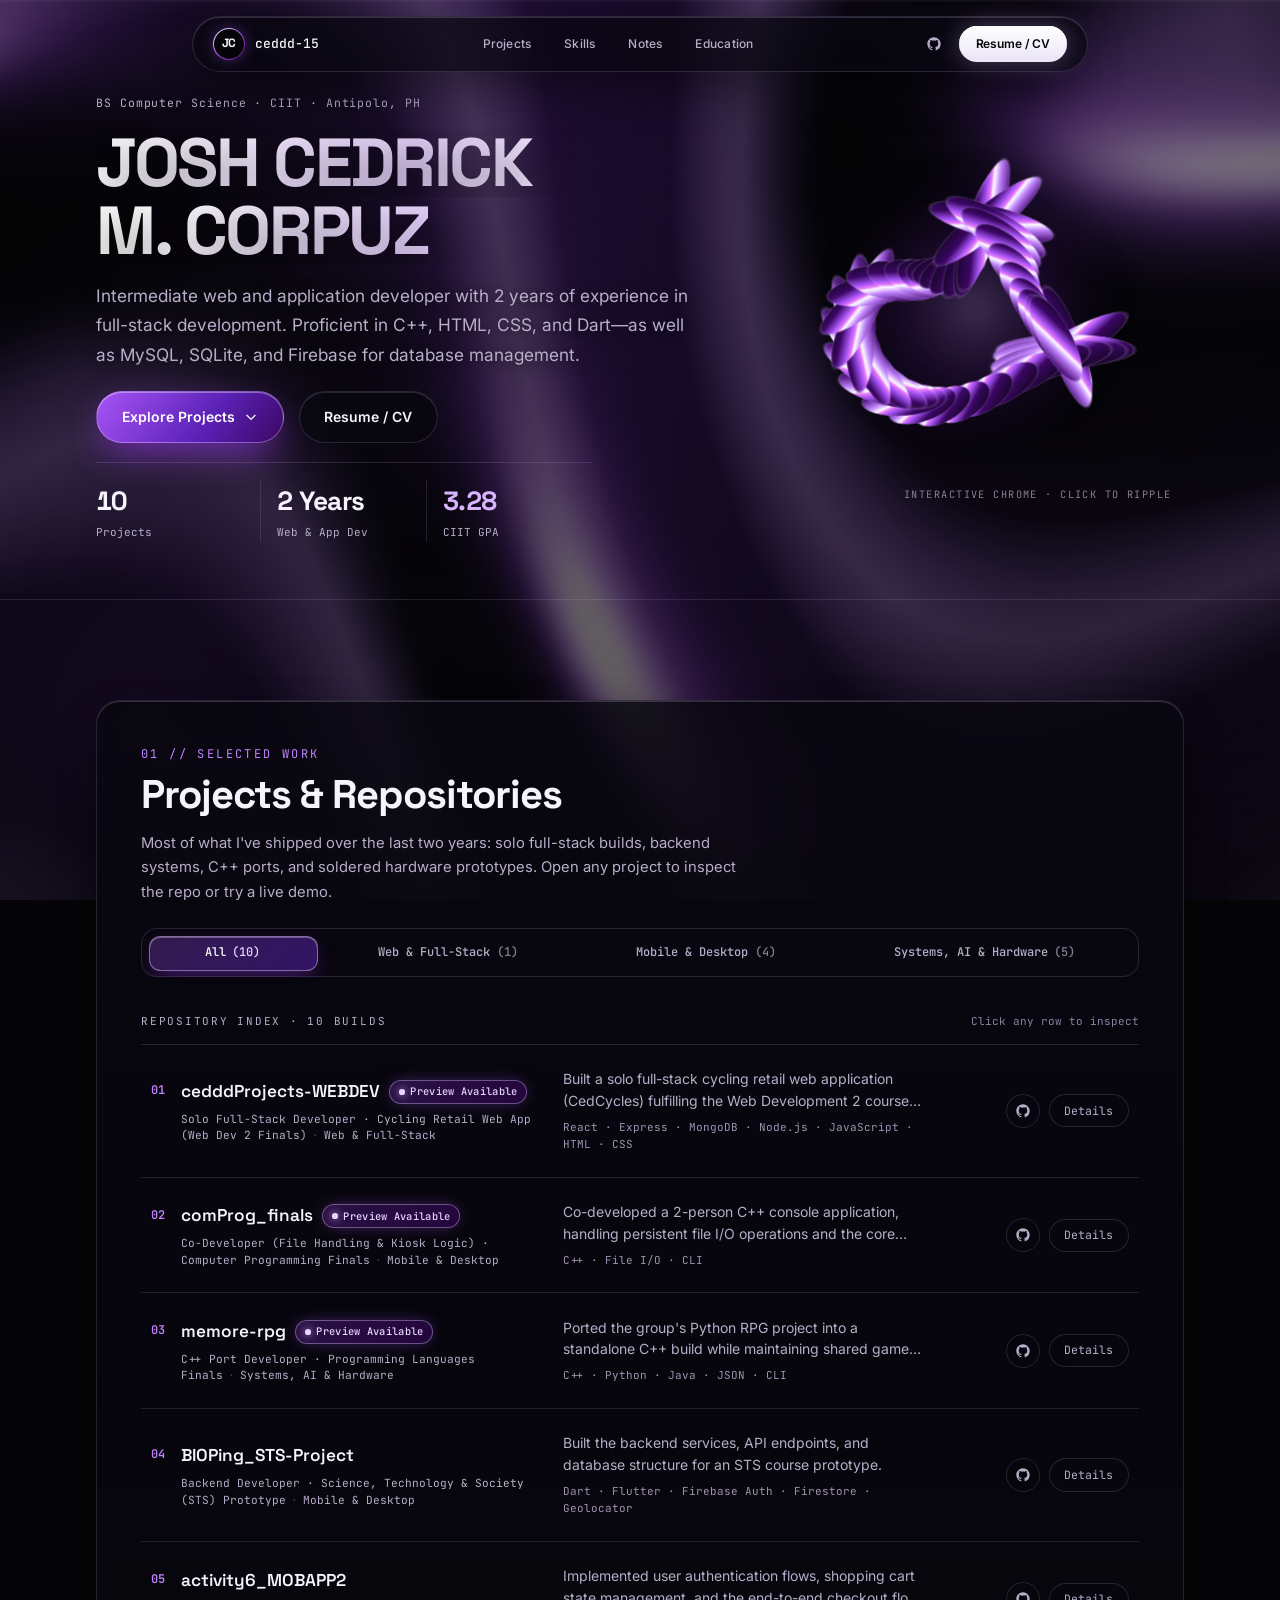
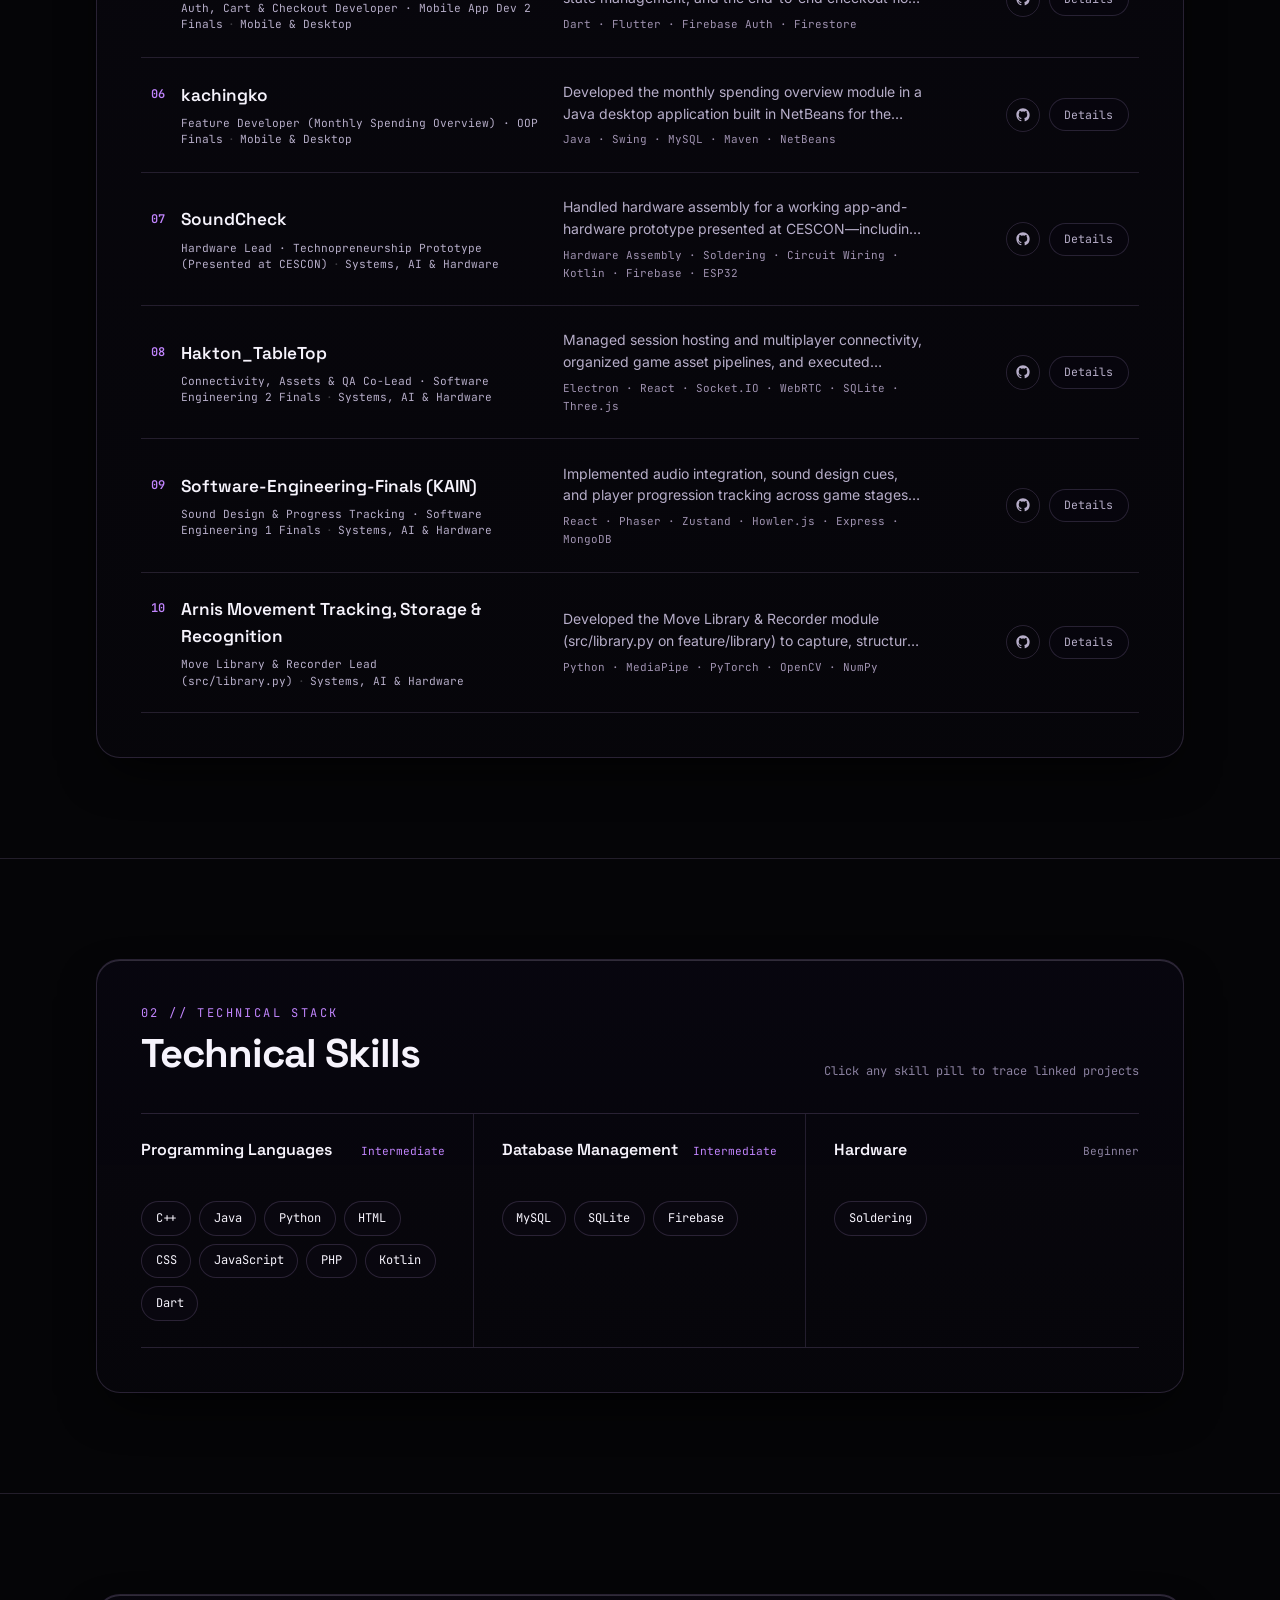
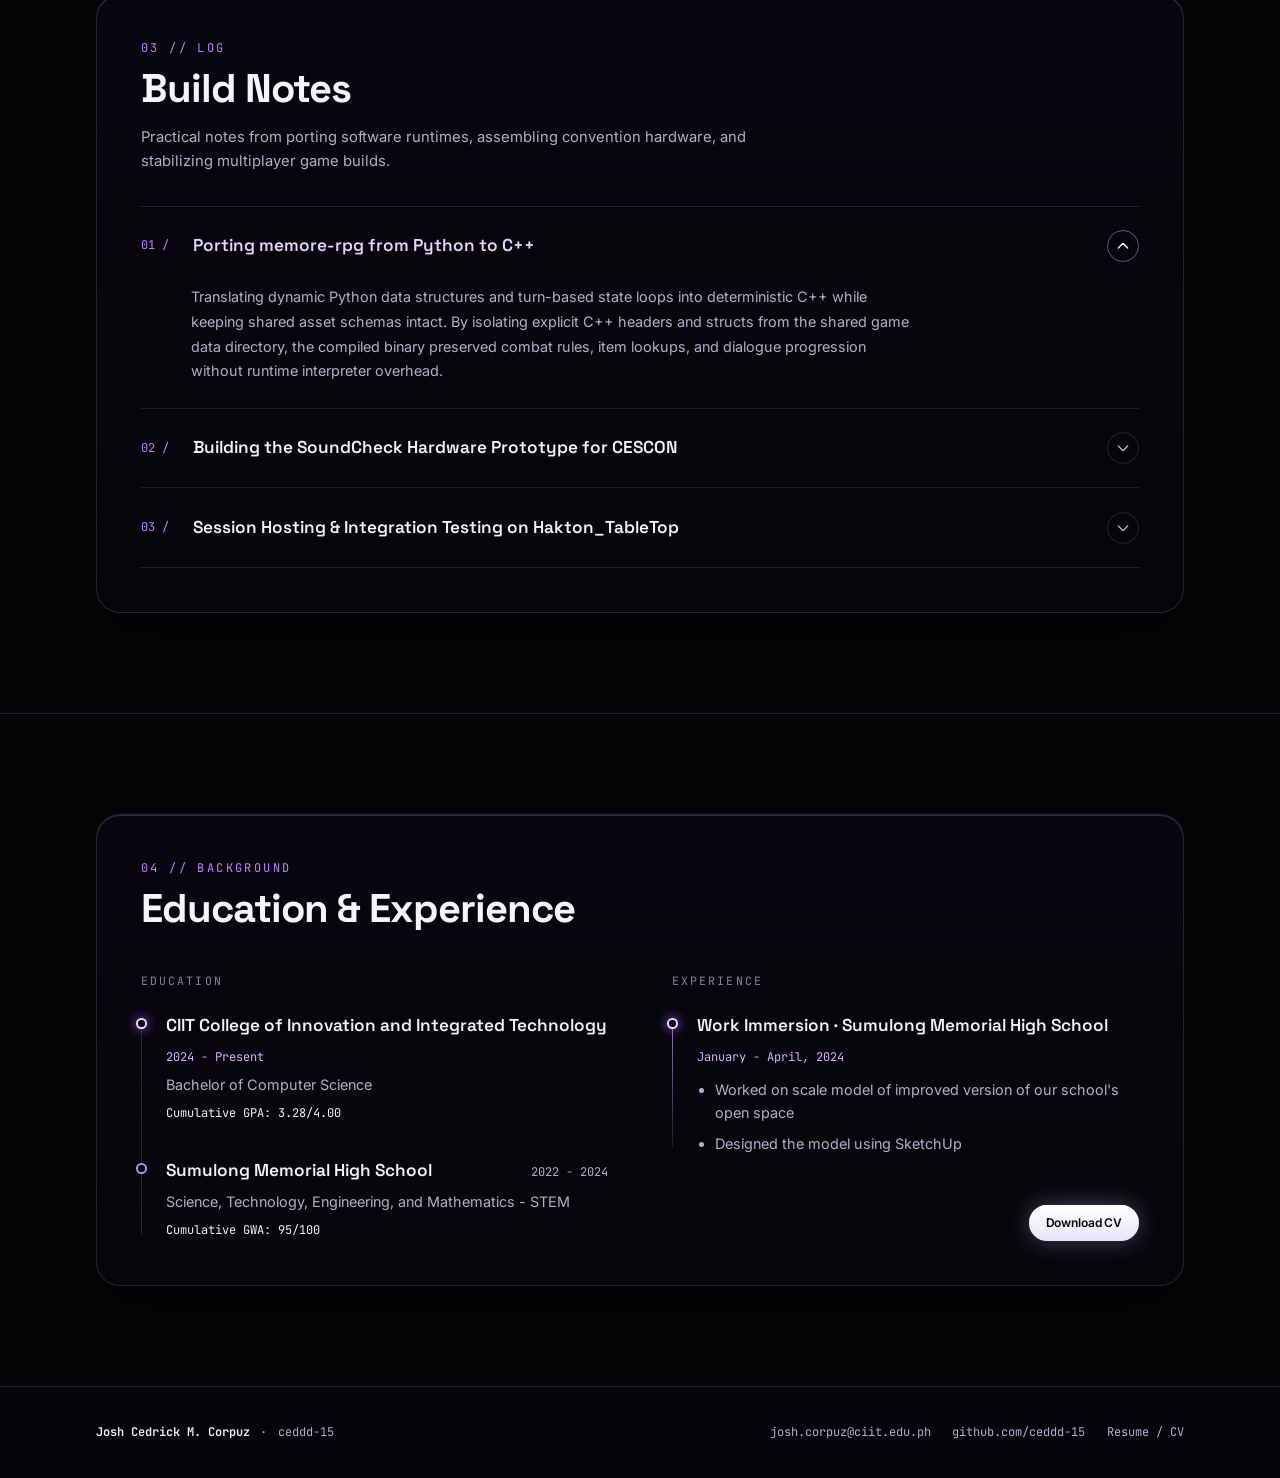
==== commit e45f7e5d: "Optimization again" ====
--- a/index.html
+++ b/index.html
@@ -107,10 +107,10 @@
             aria-label="Toggle Navigation Menu"
             class="icon-pill-btn mobile-menu-btn"
           >
-            <svg id="menu-open-icon" width="16" height="16" fill="none" stroke="currentColor" stroke-width="2" viewBox="0 0 24 24">
+            <svg id="menu-open-icon" width="16" height="16" fill="none" stroke="currentColor" stroke-width="2" viewBox="0 0 24 24" aria-hidden="true">
               <path stroke-linecap="round" stroke-linejoin="round" d="M4 7h16M4 12h16M4 17h16"></path>
             </svg>
-            <svg id="menu-close-icon" class="hidden" width="16" height="16" fill="none" stroke="currentColor" stroke-width="2" viewBox="0 0 24 24">
+            <svg id="menu-close-icon" class="hidden" width="16" height="16" fill="none" stroke="currentColor" stroke-width="2" viewBox="0 0 24 24" aria-hidden="true">
               <path stroke-linecap="round" stroke-linejoin="round" d="M6 18L18 6M6 6l12 12"></path>
             </svg>
           </button>
@@ -184,6 +184,7 @@
           <div class="hero-sculpture-col kinetic-slide-right">
             <div
               id="chrome-sculpture-container"
+              role="img"
               class="chrome-sculpture-container"
               aria-label="Interactive liquid purple-chrome sculpture — move cursor or click to trigger shockwave ripples"
             >
@@ -402,7 +403,7 @@
             aria-label="Close Project Details"
             class="icon-pill-btn"
           >
-            <svg width="16" height="16" fill="none" stroke="currentColor" stroke-width="2" viewBox="0 0 24 24">
+            <svg width="16" height="16" fill="none" stroke="currentColor" stroke-width="2" viewBox="0 0 24 24" aria-hidden="true">
               <path stroke-linecap="round" stroke-linejoin="round" d="M6 18L18 6M6 6l12 12"></path>
             </svg>
           </button>
@@ -492,7 +493,7 @@
             aria-label="Close CV Modal"
             class="icon-pill-btn"
           >
-            <svg width="16" height="16" fill="none" stroke="currentColor" stroke-width="2" viewBox="0 0 24 24">
+            <svg width="16" height="16" fill="none" stroke="currentColor" stroke-width="2" viewBox="0 0 24 24" aria-hidden="true">
               <path stroke-linecap="round" stroke-linejoin="round" d="M6 18L18 6M6 6l12 12"></path>
             </svg>
           </button>
--- a/css/base.css
+++ b/css/base.css
@@ -180,13 +180,12 @@
 /* Subtle Translucent Obsidian Reading Sheet for Crisp Legibility Over Liquid Silk */
 .section-glass-surface {
   position: relative;
+  overflow: hidden;
   background: linear-gradient(
     180deg,
-    rgba(7, 6, 12, 0.62) 0%,
-    rgba(7, 6, 12, 0.48) 100%
+    rgba(9, 7, 16, 0.84) 0%,
+    rgba(7, 6, 12, 0.76) 100%
   );
-  backdrop-filter: blur(var(--glass-blur));
-  -webkit-backdrop-filter: blur(var(--glass-blur));
   border: 1px solid var(--border-specular);
   border-radius: var(--radius-xl);
   padding: clamp(1.5rem, 3.6vw, 2.75rem);
--- a/css/components.css
+++ b/css/components.css
@@ -41,10 +41,12 @@
 
 .scroll-progress-bar {
   height: 100%;
-  width: 0;
+  width: 100%;
+  transform: scaleX(0);
+  transform-origin: left center;
   background: linear-gradient(90deg, var(--violet-mid) 0%, var(--violet-vivid) 55%, var(--chrome-white) 100%);
   box-shadow: 0 0 14px rgba(216, 180, 254, 0.85);
-  transition: width 75ms ease-out;
+  will-change: transform;
 }
 
 /* --------------------------------------------------------------------------
@@ -586,126 +588,6 @@
   margin-top: 0.15rem;
 }
 
-/* Hero Right: Minimal Translucent Studio Preview Launcher Rail */
-.hero-studio-panel {
-  background: var(--glass-bg);
-  backdrop-filter: blur(var(--glass-blur));
-  -webkit-backdrop-filter: blur(var(--glass-blur));
-  border: 1px solid var(--border-specular);
-  border-radius: var(--radius-xl);
-  padding: 1.35rem 1.4rem;
-  box-shadow: var(--shadow-glass);
-  position: relative;
-  overflow: hidden;
-}
-
-.hero-studio-panel::before {
-  content: '';
-  position: absolute;
-  inset: 0 0 auto 0;
-  height: 1px;
-  background: linear-gradient(90deg, transparent, rgba(233, 213, 255, 0.65), transparent);
-  pointer-events: none;
-}
-
-.studio-panel-header {
-  display: flex;
-  align-items: center;
-  justify-content: space-between;
-  gap: 0.75rem;
-  padding-bottom: 0.9rem;
-  border-bottom: 1px solid var(--border-hairline);
-}
-
-.studio-panel-title {
-  font-family: var(--font-mono);
-  font-size: 0.6875rem;
-  text-transform: uppercase;
-  letter-spacing: 0.16em;
-  color: var(--violet-lavender);
-}
-
-.studio-panel-tag {
-  font-family: var(--font-mono);
-  font-size: 0.65rem;
-  color: var(--ink-muted);
-}
-
-.studio-preview-list {
-  display: flex;
-  flex-direction: column;
-}
-
-.studio-preview-item {
-  width: 100%;
-  text-align: left;
-  padding: 0.85rem 0.25rem;
-  border-bottom: 1px solid var(--border-hairline);
-  display: flex;
-  align-items: center;
-  justify-content: space-between;
-  gap: 0.75rem;
-  transition: transform 0.24s var(--ease-expo), color 0.2s ease;
-}
-
-.studio-preview-item:last-child {
-  border-bottom: none;
-  padding-bottom: 0.2rem;
-}
-
-.studio-preview-item:hover {
-  transform: translateX(4px);
-}
-
-.studio-preview-meta {
-  display: flex;
-  flex-direction: column;
-  gap: 0.15rem;
-  min-width: 0;
-}
-
-.studio-preview-name {
-  font-family: var(--font-display);
-  font-size: 0.92rem;
-  font-weight: 600;
-  color: var(--ink-primary);
-  white-space: nowrap;
-  overflow: hidden;
-  text-overflow: ellipsis;
-  transition: color 0.2s ease;
-}
-
-.studio-preview-item:hover .studio-preview-name {
-  color: var(--violet-lavender);
-}
-
-.studio-preview-sub {
-  font-family: var(--font-mono);
-  font-size: 0.6875rem;
-  color: var(--ink-muted);
-}
-
-.studio-preview-arrow {
-  width: 1.85rem;
-  height: 1.85rem;
-  border-radius: var(--radius-pill);
-  border: 1px solid var(--border-specular);
-  display: inline-flex;
-  align-items: center;
-  justify-content: center;
-  font-family: var(--font-mono);
-  font-size: 0.75rem;
-  color: var(--violet-lavender);
-  flex-shrink: 0;
-  transition: background-color 0.22s ease, border-color 0.22s ease, color 0.22s ease;
-}
-
-.studio-preview-item:hover .studio-preview-arrow {
-  background: rgba(168, 85, 247, 0.22);
-  border-color: var(--violet-specular);
-  color: var(--chrome-white);
-}
-
 /* --------------------------------------------------------------------------
    4. Projects Section & Animated Filter Pills
    -------------------------------------------------------------------------- */
@@ -1547,11 +1429,14 @@
   position: absolute;
   left: -0.5px;
   top: 0.4rem;
+  bottom: 0.4rem;
   width: 2px;
-  height: 0;
+  transform: scaleY(0);
+  transform-origin: top center;
   background: linear-gradient(180deg, var(--chrome-white) 0%, var(--violet-vivid) 52%, var(--violet-deep) 100%);
   box-shadow: 0 0 12px rgba(216, 180, 254, 0.78);
-  transition: height 140ms ease-out;
+  transition: transform 140ms ease-out;
+  will-change: transform;
 }
 
 .timeline-exp-rail {
@@ -1652,9 +1537,7 @@
    -------------------------------------------------------------------------- */
 .site-footer {
   border-top: 1px solid var(--border-specular);
-  background: rgba(5, 5, 7, 0.82);
-  backdrop-filter: blur(16px);
-  -webkit-backdrop-filter: blur(16px);
+  background: rgba(6, 5, 11, 0.92);
 }
 
 .footer-inner {
--- a/css/animations.css
+++ b/css/animations.css
@@ -383,7 +383,7 @@
   }
 }
 
-/* Panning specular sheen sweeping across each glass surface once on reveal */
+/* Panning specular sheen sweeping across each glass surface once on reveal (GPU-composited) */
 .section-glass-surface::before {
   content: '';
   position: absolute;
@@ -391,23 +391,22 @@
   border-radius: inherit;
   pointer-events: none;
   opacity: 0;
-  background: linear-gradient(105deg, transparent 38%, rgba(233, 213, 255, 0.11) 50%, transparent 62%);
-  background-size: 260% 100%;
-  background-position: 130% 0;
+  background: linear-gradient(105deg, transparent 32%, rgba(233, 213, 255, 0.11) 50%, transparent 68%);
+  transform: translate3d(-100%, 0, 0);
 }
 
 .reveal-section.is-visible .section-glass-surface::before {
-  animation: sheenPan 1.9s ease-out 0.5s 1 both;
+  animation: sheenPan 1.6s var(--ease-expo) 0.45s 1 both;
 }
 
 @keyframes sheenPan {
   0% {
-    opacity: 1;
-    background-position: 130% 0;
+    opacity: 0.9;
+    transform: translate3d(-100%, 0, 0);
   }
   100% {
     opacity: 0;
-    background-position: -30% 0;
+    transform: translate3d(100%, 0, 0);
   }
 }
 
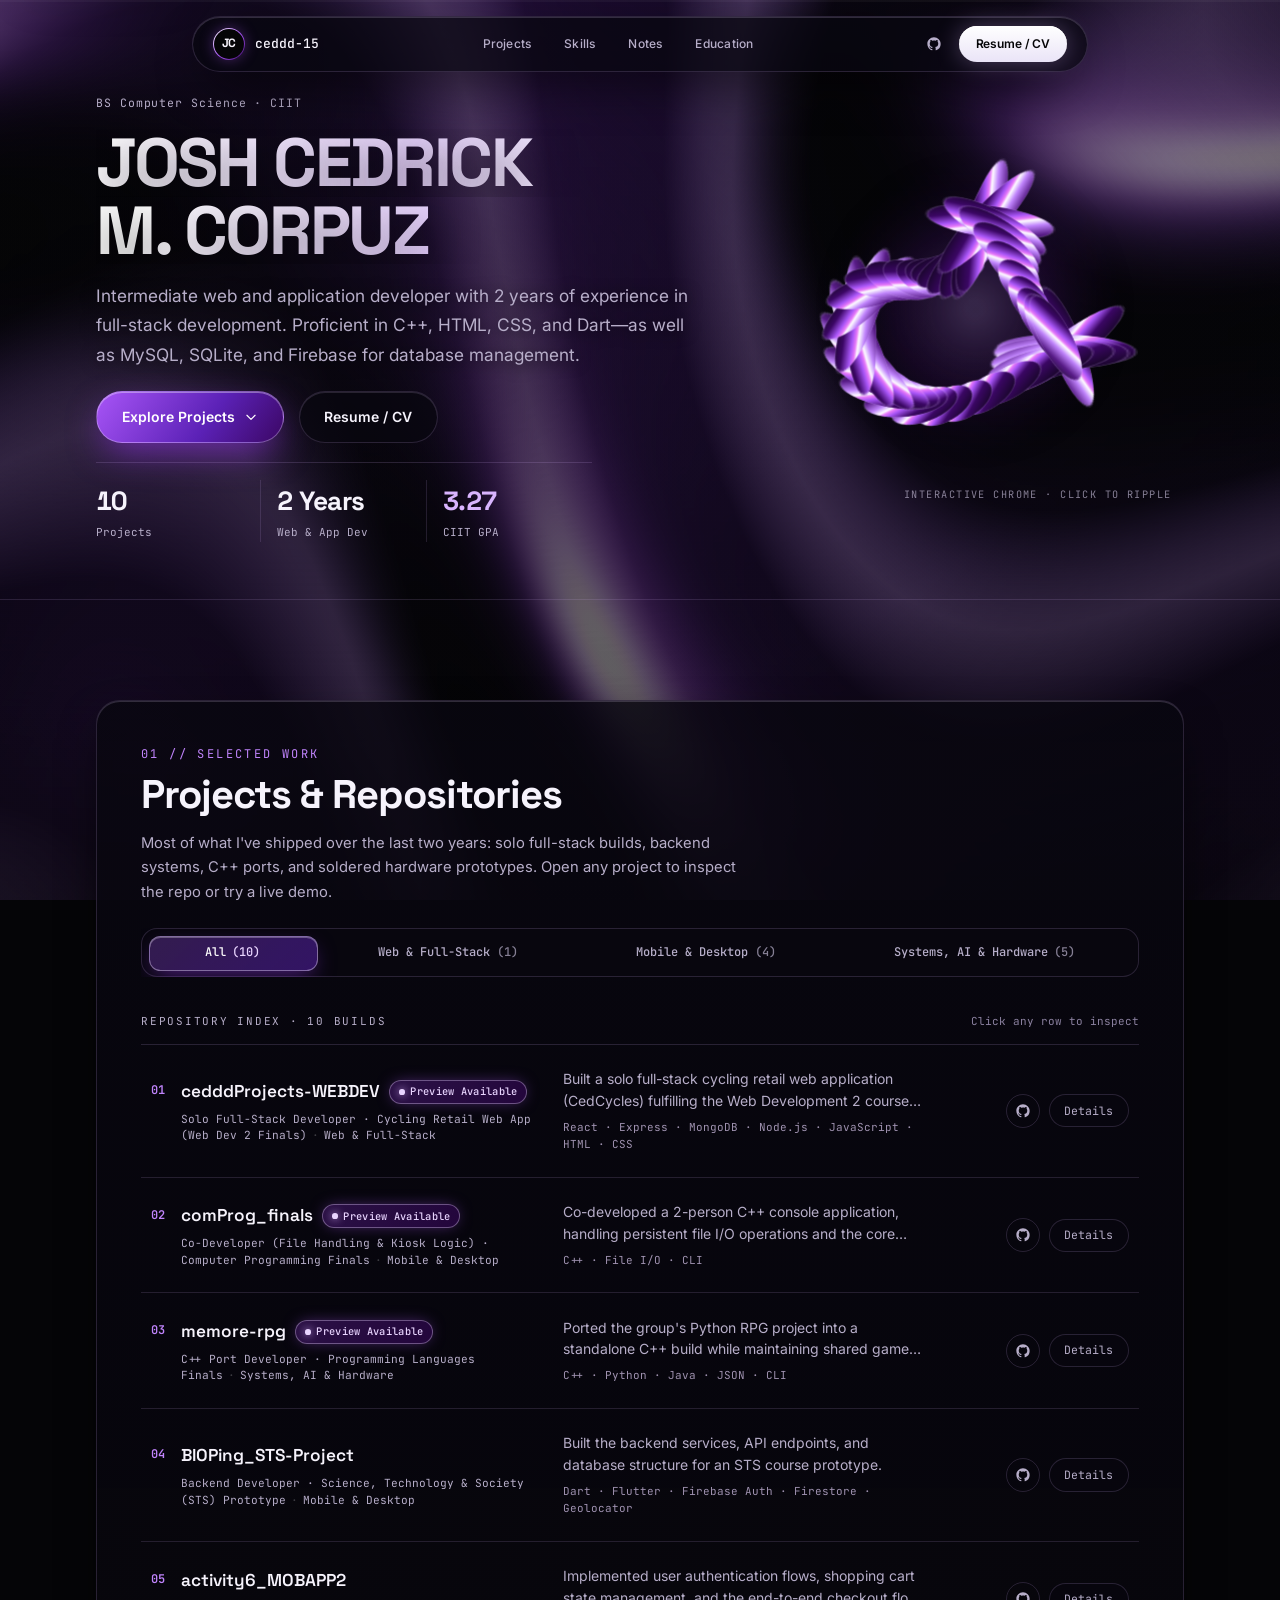
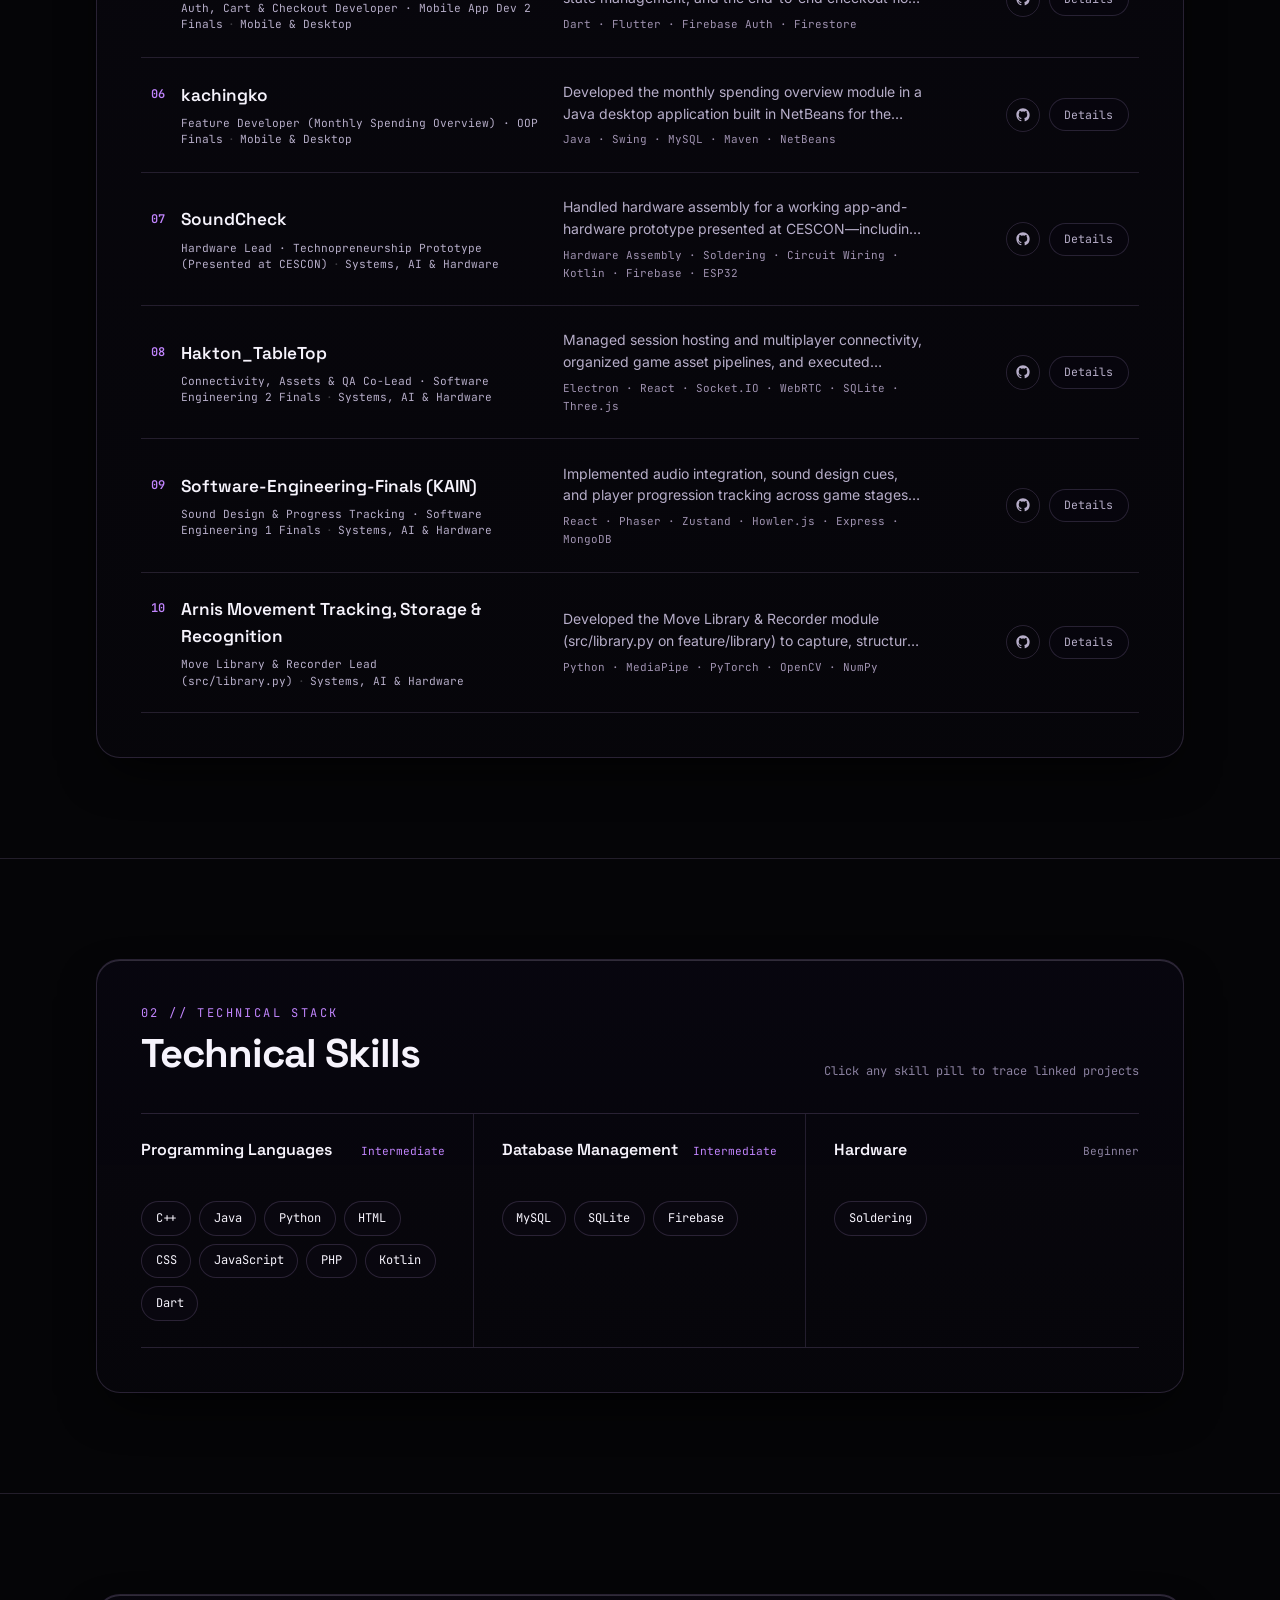
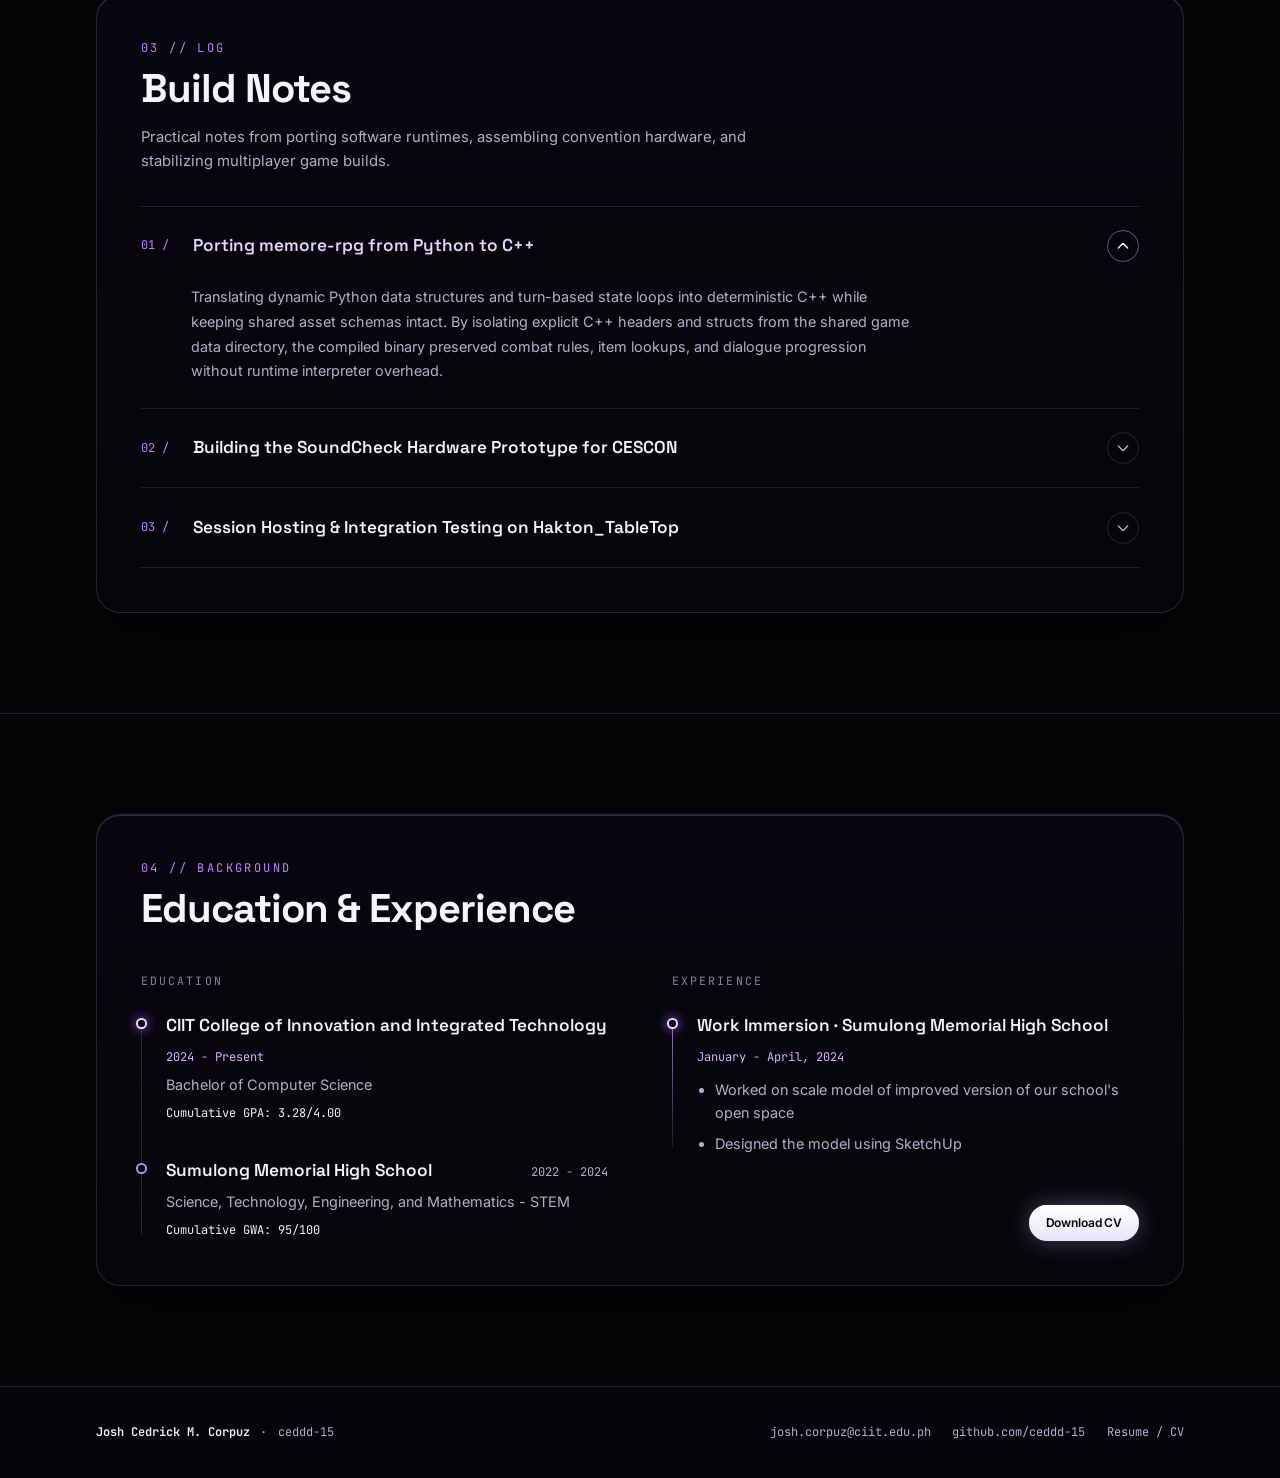
==== commit 802c7d37: "Update index.html" ====
--- a/index.html
+++ b/index.html
@@ -136,7 +136,7 @@
         <div class="hero-grid">
           <div class="hero-copy">
             <div class="hero-eyebrow kinetic-slide-left">
-              <span>BS Computer Science &middot; CIIT &middot; Antipolo, PH</span>
+              <span>BS Computer Science &middot; CIIT</span>
             </div>
 
             <h1 class="hero-headline">
